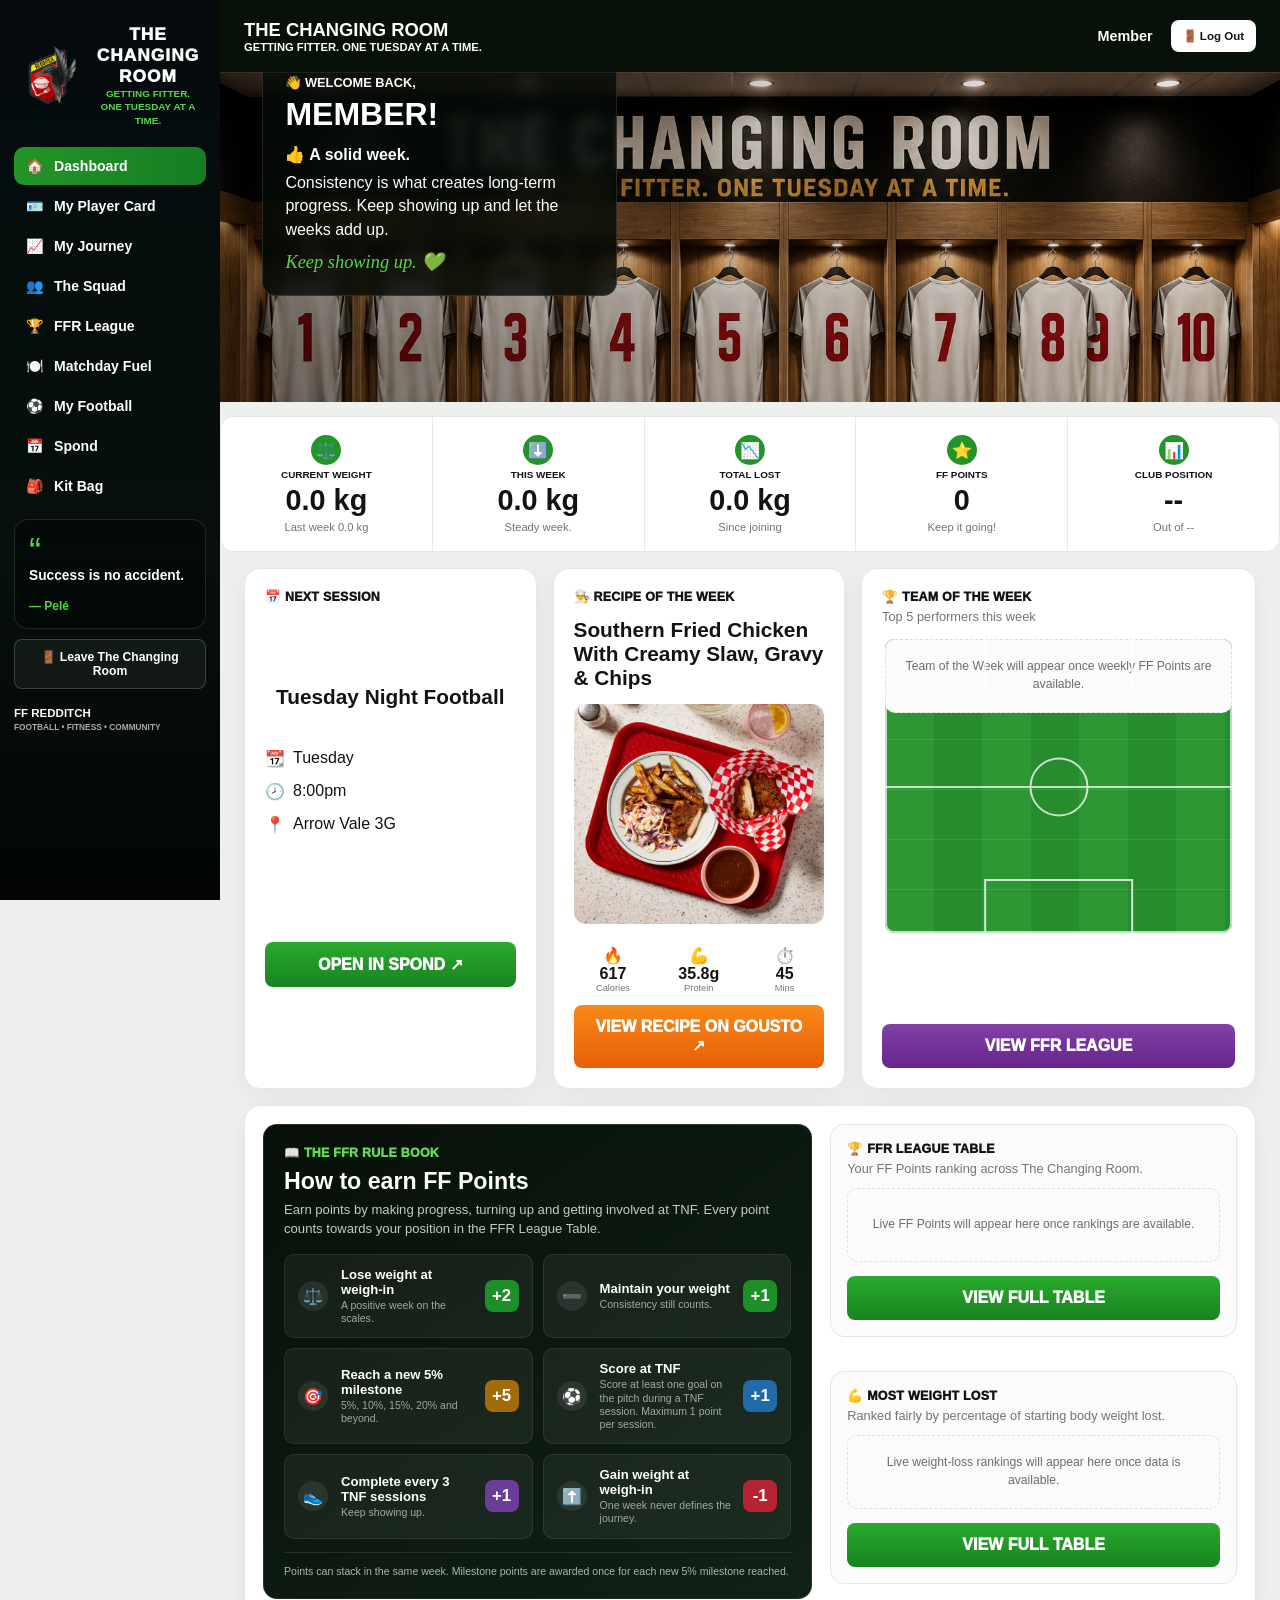
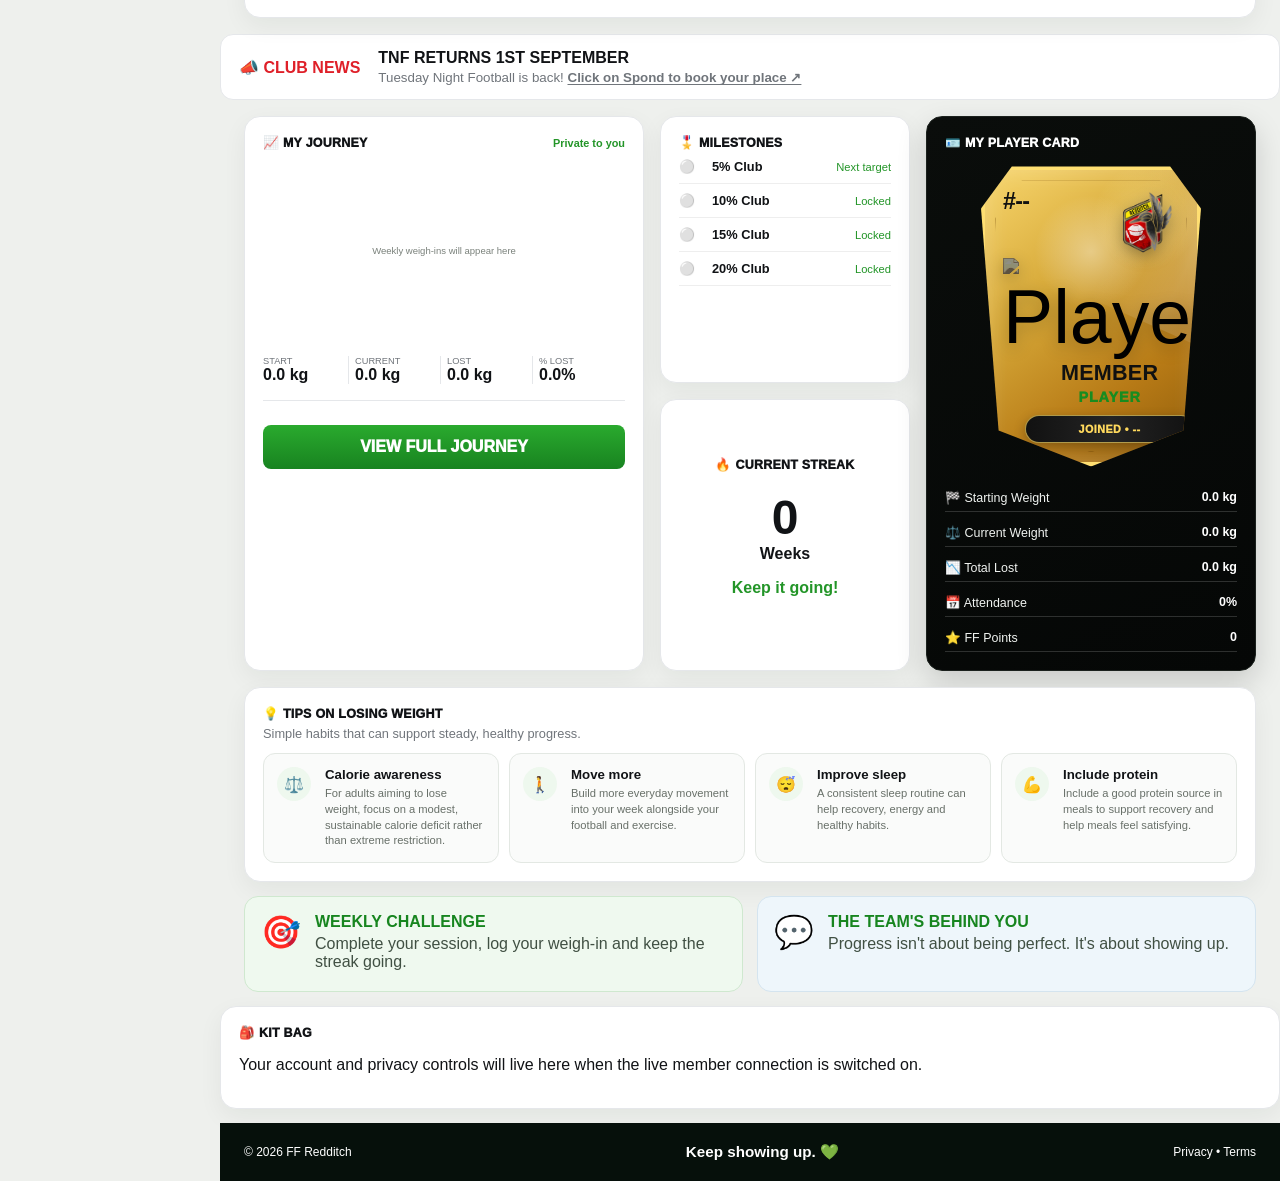
==== members/index.html @ 90e129ed "Update print statement from 'Hello' to 'Goodbye'" ====
<!doctype html>
<html lang="en">
<head>
  <meta charset="utf-8">
  <meta name="viewport" content="width=device-width, initial-scale=1">
  <meta name="theme-color" content="#071009">
  <title>The Changing Room | FF Redditch</title>

  <link rel="stylesheet" href="./changing-room.css">

  <style>
    /* =========================================================
       LEAVE ROOM BUTTONS
       ========================================================= */

    .leave-room-top{
      display:inline-flex;
      align-items:center;
      gap:6px;
      background:#fff;
      color:#0b1a0d;
      border:1px solid rgba(255,255,255,.25);
      padding:8px 11px;
      border-radius:8px;
      font-size:.72rem;
      font-weight:900;
      white-space:nowrap;
    }

    .leave-room-top:hover{
      background:#55d74c;
      color:#061007;
    }

    .leave-room-side{
      display:block;
      margin:0 0 15px;
      padding:10px 11px;
      border-radius:8px;
      border:1px solid rgba(255,255,255,.18);
      color:#fff;
      font-size:.76rem;
      font-weight:900;
      text-align:center;
      background:rgba(255,255,255,.05);
    }

    .leave-room-side:hover{
      background:#1b8524;
    }

    @media(max-width:500px){
      .leave-room-top{
        font-size:0;
        width:38px;
        height:38px;
        padding:0;
        justify-content:center;
      }

      .leave-room-top::before{
        content:"🚪";
        font-size:1rem;
      }
    }


    /* =========================================================
       FFR LEAGUE + RULE BOOK
       ========================================================= */

    .ffr-league-panel{
      gap:18px;
    }

    .ffr-rulebook{
      border-radius:14px;
      background:linear-gradient(145deg,#071009,#102116);
      color:#fff;
      padding:18px;
      border:1px solid rgba(255,255,255,.10);
    }

    .ffr-rulebook .panel-title{
      color:#63dc57;
    }

    .ffr-rulebook h3{
      margin:10px 0 5px;
      font-size:1.35rem;
    }

    .ffr-rule-intro{
      color:#c3cdc5;
      font-size:.82rem;
      line-height:1.45;
      margin:0 0 14px;
    }

    .ffr-rules{
      display:grid;
      grid-template-columns:1fr 1fr;
      gap:8px;
    }

    .ffr-rule{
      display:grid;
      grid-template-columns:34px 1fr auto;
      gap:9px;
      align-items:center;
      background:rgba(255,255,255,.055);
      border:1px solid rgba(255,255,255,.08);
      border-radius:10px;
      padding:10px 11px;
    }

    .ffr-rule .rule-icon{
      width:30px;
      height:30px;
      display:grid;
      place-items:center;
      border-radius:50%;
      background:rgba(255,255,255,.08);
    }

    .ffr-rule div{
      display:grid;
      gap:2px;
    }

    .ffr-rule strong{
      font-size:.76rem;
    }

    .ffr-rule small{
      font-size:.62rem;
      color:#9faaa1;
      line-height:1.25;
    }

    .ffr-rule>b{
      font-size:1.05rem;
      min-width:34px;
      text-align:center;
      padding:6px 7px;
      border-radius:8px;
      background:#1d8f28;
      color:#fff;
    }

    .ffr-rule.negative>b{
      background:#b52432;
    }

    .ffr-rule.milestone>b{
      background:#a36b0c;
    }

    .ffr-rule.football>b{
      background:#216aa8;
    }

    .ffr-rule.attendance>b{
      background:#6c3c99;
    }

    .ffr-rule-note{
      margin:13px 0 0;
      padding-top:11px;
      border-top:1px solid rgba(255,255,255,.10);
      color:#aab5ac;
      font-size:.66rem;
      line-height:1.4;
    }

    .ffr-table{
      padding-top:0!important;
      border-top:0!important;
    }

    @media(max-width:560px){
      .ffr-rules{
        grid-template-columns:1fr;
      }

      .ffr-rulebook{
        padding:15px;
      }
    }


    /* =========================================================
       DESKTOP POLISH V1
       ========================================================= */

    @media(min-width:1201px){

      .main{
        background:#eef0ed;
      }

      .metric-grid,
      .dashboard-grid,
      .news-strip,
      .lower-grid,
      .challenge-row,
      .account{
        max-width:1450px;
        margin-left:auto;
        margin-right:auto;
      }

      .metric-grid{
        margin-top:14px;
        margin-bottom:16px;
      }

      .dashboard-grid{
        grid-template-columns:1fr 1fr 1.35fr;
        gap:16px;
        align-items:stretch;
      }

      .dashboard-grid > .next-session,
      .dashboard-grid > .recipe-preview,
      .dashboard-grid > .team-week{
        min-height:100%;
      }

      .dashboard-grid > .leaderboards{
        grid-column:1 / -1;
        display:grid;
        grid-template-columns:1.35fr 1fr;
        gap:18px;
        align-items:start;
        padding:18px;
      }

      .ffr-rulebook{
        height:100%;
        padding:20px;
      }

      .ffr-rulebook h3{
        font-size:1.45rem;
        margin-top:8px;
      }

      .ffr-rule-intro{
        max-width:720px;
        margin-bottom:16px;
      }

      .ffr-rules{
        grid-template-columns:repeat(2,minmax(0,1fr));
        gap:10px;
      }

      .ffr-rule{
        min-height:82px;
        padding:12px 13px;
      }

      .ffr-rule strong{
        font-size:.82rem;
      }

      .ffr-rule small{
        font-size:.66rem;
      }

      .leaderboards .ffr-table,
      .leaderboards .leaderboard-block:last-child{
        background:#fafbfa;
        border:1px solid #e4e8e4;
        border-radius:14px;
        padding:16px!important;
        border-top:1px solid #e4e8e4!important;
      }

      .leaderboards .ffr-table{
        grid-column:2;
        grid-row:1;
      }

      .leaderboards .leaderboard-block:last-child{
        grid-column:2;
        grid-row:2;
        margin-top:0;
      }

      .leaderboards .ffr-rulebook{
        grid-column:1;
        grid-row:1 / span 2;
      }

      .leader-row{
        padding:10px 4px;
        font-size:.86rem;
      }

      .panel{
        border-radius:16px;
        box-shadow:0 8px 24px rgba(20,30,22,.055);
      }

      .next-session,
      .recipe-preview,
      .team-week{
        padding:20px;
      }

      .team-week .pitch{
        height:300px;
      }

      .recipe-preview img{
        height:220px;
      }

      .news-strip{
        margin-top:16px;
        margin-bottom:16px;
      }

      .lower-grid{
        grid-template-columns:1.55fr .8fr .62fr 1.15fr;
        gap:16px;
      }

      .challenge-row{
        grid-template-columns:1fr 1fr;
      }

      footer{
        margin-top:8px;
      }
    }

    @media(min-width:1500px){

      .dashboard-grid{
        grid-template-columns:.95fr 1fr 1.4fr;
      }

      .dashboard-grid > .leaderboards{
        grid-template-columns:1.5fr 1fr;
      }

      .team-week .pitch{
        height:320px;
      }
    }


    /* =========================================================
       DESKTOP POLISH V2: LOWER DASHBOARD
       ========================================================= */

    @media(min-width:1201px){

      .lower-grid{
        display:grid;
        grid-template-columns:minmax(0,1.65fr) minmax(250px,.85fr) minmax(330px,1.05fr);
        grid-template-rows:auto auto;
        gap:16px;
        align-items:stretch;
      }

      .lower-grid > :nth-child(1){
        grid-column:1;
        grid-row:1 / span 2;
      }

      .lower-grid > :nth-child(2){
        grid-column:2;
        grid-row:1;
      }

      .lower-grid > :nth-child(3){
        grid-column:2;
        grid-row:2;
      }

      .lower-grid > :nth-child(4){
        grid-column:3;
        grid-row:1 / span 2;
      }

      .lower-grid > :nth-child(2),
      .lower-grid > :nth-child(3){
        min-height:0;
      }

      .lower-grid > :nth-child(3){
        display:flex;
        flex-direction:column;
        justify-content:center;
        text-align:center;
      }

      .lower-grid > :nth-child(4){
        height:100%;
      }

      .next-session{
        display:flex;
        flex-direction:column;
      }

      .next-session > :not(.panel-title):not(h3){
        margin-left:auto;
        margin-right:auto;
      }

      .next-session h3{
        text-align:center;
        margin-top:14px;
      }

      .next-session .session-detail,
      .next-session p{
        width:100%;
        text-align:center;
      }

      .next-session a,
      .next-session button{
        margin-left:auto;
        margin-right:auto;
      }
    }


    /* =========================================================
       PLAYER CARD POLISH
       ========================================================= */

    .player-card{
      width:220px;
      height:300px;
      margin:16px auto 18px;
      position:relative;
      background:
        radial-gradient(circle at 50% 32%,rgba(49,122,55,.38),transparent 34%),
        linear-gradient(155deg,#0a2b10 0%,#061708 58%,#020b04 100%);
      border:4px solid #d6a838;
      clip-path:polygon(14% 0,86% 0,100% 14%,92% 88%,50% 100%,8% 88%,0 14%);
      color:#fff;
      padding:20px 18px 24px;
      text-align:center;
      box-shadow:
        0 14px 28px rgba(0,0,0,.25),
        inset 0 0 0 1px rgba(255,255,255,.08);
      overflow:hidden;
    }

    .player-card:before{
      content:"";
      position:absolute;
      inset:10px;
      border:1px solid rgba(214,168,56,.28);
      clip-path:inherit;
      pointer-events:none;
    }

    .player-card-top{
      position:relative;
      z-index:2;
      display:flex;
      align-items:flex-start;
      justify-content:space-between;
      gap:12px;
    }

    .player-card-top b{
      font-size:1.45rem;
      line-height:1;
      letter-spacing:-.03em;
      color:#fff;
      text-shadow:0 2px 8px rgba(0,0,0,.45);
    }

    .player-card-crest{
      width:58px!important;
      height:58px!important;
      object-fit:contain;
      filter:drop-shadow(0 5px 8px rgba(0,0,0,.35));
    }

    .player-card-centre{
      position:relative;
      z-index:2;
      display:grid;
      justify-items:center;
      align-content:start;
    }

    .player-silhouette{
      font-size:4.7rem;
      height:102px;
      width:100%;
      object-fit:cover;
      object-position:center top;
      display:grid;
      place-items:center;
      margin-top:2px;
      filter:drop-shadow(0 5px 8px rgba(0,0,0,.3));
    }

    .player-card h3{
      margin:2px 0 4px;
      max-width:180px;
      font-size:1.35rem;
      line-height:1.03;
      letter-spacing:.01em;
    }

    .player-card p{
      margin:0 0 10px;
      color:#64e555;
      font-size:.9rem;
      font-weight:1000;
      letter-spacing:.06em;
    }

    .joined-ribbon{
      display:inline-flex;
      align-items:center;
      justify-content:center;
      min-width:145px;
      padding:7px 12px;
      border-radius:999px;
      background:linear-gradient(90deg,#b67c16,#e0b64b,#b67c16);
      color:#071009;
      font-size:.67rem;
      font-weight:1000;
      letter-spacing:.08em;
      box-shadow:0 4px 10px rgba(0,0,0,.2);
    }

    @media(max-width:850px){
      .player-card{
        width:210px;
        height:288px;
      }
    }


    /* =========================================================
       PLAYER CARD CHARCOAL / GOLD EDITION
       ========================================================= */

    .player-card{
      background:
        radial-gradient(circle at 50% 30%,rgba(255,255,255,.075),transparent 28%),
        radial-gradient(circle at 78% 15%,rgba(214,168,56,.11),transparent 22%),
        linear-gradient(145deg,#242629 0%,#111315 48%,#050607 100%)!important;
      border-color:#e0b64b!important;
      box-shadow:
        0 18px 34px rgba(0,0,0,.30),
        0 0 0 1px rgba(224,182,75,.12),
        inset 0 0 30px rgba(255,255,255,.025)!important;
    }

    .player-card:before{
      border-color:rgba(224,182,75,.35)!important;
    }

    .player-card:after{
      content:"";
      position:absolute;
      width:150px;
      height:260px;
      top:-90px;
      right:-90px;
      transform:rotate(24deg);
      background:linear-gradient(90deg,transparent,rgba(255,255,255,.045),transparent);
      pointer-events:none;
    }

    .player-card-top b{
      color:#fff!important;
    }

    .player-card p{
      color:#62e653!important;
      text-shadow:0 0 12px rgba(98,230,83,.18);
    }

    .player-card-crest{
      width:64px!important;
      height:64px!important;
    }

    .joined-ribbon{
      background:linear-gradient(90deg,#a96f0d,#f0c957,#b67c16)!important;
      color:#090a09!important;
      border:1px solid rgba(255,231,155,.42);
    }


    /* =========================================================
       GOLD PLAYER CARD / BLACK PANEL
       ========================================================= */

    .player-card-panel{
      background:linear-gradient(155deg,#0a0d0b 0%,#050706 100%)!important;
      color:#fff!important;
      border-color:#1b211d!important;
      box-shadow:0 12px 30px rgba(0,0,0,.16)!important;
    }

    .player-card-panel .panel-title{
      color:#fff!important;
    }

    .player-card{
      background:
        radial-gradient(circle at 50% 28%,rgba(255,255,255,.38),transparent 24%),
        radial-gradient(circle at 76% 16%,rgba(255,244,181,.35),transparent 18%),
        linear-gradient(145deg,#f7d56b 0%,#d6a838 38%,#b77a16 72%,#8f5d0b 100%)!important;
      border-color:#ffdf72!important;
      color:#111!important;
      box-shadow:
        0 18px 36px rgba(0,0,0,.34),
        0 0 0 1px rgba(255,222,112,.45),
        inset 0 0 26px rgba(255,255,255,.22)!important;
    }

    .player-card:before{
      border-color:rgba(107,64,5,.34)!important;
    }

    .player-card:after{
      background:linear-gradient(90deg,transparent,rgba(255,255,255,.16),transparent)!important;
    }

    .player-card-top b{
      color:#111!important;
      text-shadow:none!important;
    }

    .player-card-crest{
      width:66px!important;
      height:66px!important;
    }

    .player-silhouette{
      filter:sepia(1) saturate(.8) brightness(.55) contrast(1.15) drop-shadow(0 5px 8px rgba(0,0,0,.22))!important;
    }

    .player-card h3{
      color:#111!important;
      text-shadow:none!important;
    }

    .player-card p{
      color:#188c20!important;
      text-shadow:none!important;
    }

    .joined-ribbon{
      background:linear-gradient(90deg,#111,#242424,#111)!important;
      color:#ffd95d!important;
      border:1px solid rgba(255,221,102,.65)!important;
      box-shadow:0 4px 12px rgba(0,0,0,.28)!important;
    }

    .player-card-stats{
      color:#fff!important;
    }

    .player-card-stats div{
      border-bottom-color:rgba(255,255,255,.16)!important;
    }

    .player-card-stats span{
      color:#f0f3f0!important;
    }

    .player-card-stats b{
      color:#fff!important;
    }

    .journey,
    .milestones,
    .streak,
    .next-session,
    .recipe-preview,
    .team-week,
    .news-strip{
      color:inherit;
    }


    /* =========================================================
       SIDEBAR QUOTE VISIBILITY FIX
       ========================================================= */

    @media(min-width:851px){

      .sidebar{
        overflow:hidden!important;
        padding-bottom:12px!important;
      }

      .side-nav{
        gap:2px!important;
      }

      .side-nav a{
        padding:11px 12px!important;
      }

      .gaffer-card{
        margin-top:14px!important;
        padding:14px!important;
        flex-shrink:0;
      }

      .gaffer-card .quote-mark{
        font-size:2.25rem!important;
        height:24px!important;
        line-height:1!important;
      }

      .gaffer-card p{
        margin:8px 0 10px!important;
        font-size:.86rem!important;
        line-height:1.42!important;
      }

      .gaffer-card strong{
        font-size:.75rem!important;
      }

      .sidebar-bottom{
        margin-top:10px!important;
      }

      .sidebar-bottom span{
        font-size:.72rem!important;
      }

      .sidebar-bottom small{
        font-size:.52rem!important;
      }
    }

    @media(min-width:851px) and (max-height:760px){

      .brand-block{
        padding-bottom:10px!important;
      }

      .brand-crest{
        width:58px!important;
        height:58px!important;
      }

      .brand-title{
        font-size:.94rem!important;
      }

      .brand-sub{
        font-size:.55rem!important;
      }

      .side-nav a{
        padding:9px 10px!important;
        font-size:.82rem!important;
      }

      .gaffer-card{
        padding:11px!important;
        margin-top:8px!important;
      }

      .gaffer-card p{
        font-size:.78rem!important;
      }
    }


    /* =========================================================
       MOBILE SIDEBAR BOTTOM CONTENT FIX
       ========================================================= */

    @media(max-width:850px){

      .sidebar{
        height:100dvh!important;
        max-height:100dvh!important;
        overflow-y:auto!important;
        overflow-x:hidden!important;
        overscroll-behavior:contain;
        -webkit-overflow-scrolling:touch;
        padding-bottom:calc(28px + env(safe-area-inset-bottom))!important;
      }

      .side-nav{
        flex-shrink:0;
      }

      .gaffer-card{
        flex-shrink:0!important;
        margin-top:16px!important;
        margin-bottom:12px!important;
      }

      .sidebar-bottom{
        position:relative!important;
        flex-shrink:0!important;
        margin-top:0!important;
        padding-bottom:calc(10px + env(safe-area-inset-bottom))!important;
      }

      .leave-room-side{
        display:flex!important;
        align-items:center;
        justify-content:center;
        min-height:44px;
        margin-bottom:14px!important;
      }
    }


    /* =========================================================
       CHANGING ROOM UI UPDATE
       ========================================================= */

    @media(min-width:851px){

      .dashboard-grid > .next-session{
        min-height:100%;
        display:flex;
        flex-direction:column;
      }

      .dashboard-grid > .next-session .panel-title{
        align-self:stretch;
      }

      .dashboard-grid > .next-session h3{
        margin-top:auto;
      }

      .dashboard-grid > .next-session .btn{
        margin-bottom:auto;
      }

      .dashboard-grid > .next-session dl{
        width:min(100%,420px);
        margin-left:auto;
        margin-right:auto;
      }
    }

    .full-league-btn{
      width:100%;
      margin-top:14px;
    }

    #leagueDialog,
    #weightDialog,
    #journeyDialog{
      width:min(620px,calc(100vw - 28px));
      max-height:86vh;
      border:0;
      border-radius:18px;
      padding:0;
      overflow:hidden;
      box-shadow:0 24px 70px rgba(0,0,0,.35);
    }

    #leagueDialog::backdrop,
    #weightDialog::backdrop,
    #journeyDialog::backdrop{
      background:rgba(0,0,0,.68);
      backdrop-filter:blur(3px);
    }

    .full-league-shell{
      background:#fff;
      color:#111;
      max-height:86vh;
      overflow:auto;
      padding:20px;
    }

    .full-league-head{
      display:flex;
      align-items:center;
      justify-content:space-between;
      gap:16px;
      position:sticky;
      top:-20px;
      background:#fff;
      padding:20px 0 12px;
      z-index:2;
      border-bottom:1px solid #e5e8e5;
    }

    .full-league-head h2{
      margin:0;
      font-size:1.25rem;
    }

    .full-league-close{
      border:0;
      background:#111;
      color:#fff;
      width:38px;
      height:38px;
      border-radius:50%;
      font-size:1.3rem;
      cursor:pointer;
    }

    .full-league-list .leader-row{
      display:grid;
      grid-template-columns:38px 1fr auto;
      gap:10px;
      align-items:center;
      padding:12px 4px;
      border-bottom:1px solid #ecefec;
    }

    .full-league-list .leader-row.you{
      font-weight:900;
      background:#eef9ee;
    }

    .weight-detail{
      display:flex;
      flex-direction:column;
      align-items:flex-end;
      line-height:1.15;
    }

    .weight-detail small{
      font-size:.65rem;
      color:#7a817b;
      font-weight:700;
      margin-top:2px;
    }

    @media(max-width:850px){

      .full-league-btn{
        min-height:44px;
      }

      #leagueDialog,
      #weightDialog,
      #journeyDialog{
        width:calc(100vw - 20px);
      }

      .full-league-shell{
        padding:16px;
      }
    }


    /* =========================================================
       CLUB NEWS SPOND LINK
       ========================================================= */

    .news-strip #newsBody a{
      color:inherit;
      font-weight:900;
      text-decoration:underline;
      text-underline-offset:2px;
    }


    /* =========================================================
       CHANGING ROOM HERO - FIXED
       ========================================================= */

    .locker-brand{
      display:none!important;
    }

    .locker-hero{
      position:relative!important;
      min-height:290px!important;

      /* FORCE THE IMAGE */
      background-image:url("./changing-room-bg.jpg")!important;
      background-repeat:no-repeat!important;
      background-position:center center!important;
      background-size:cover!important;

      overflow:hidden!important;
    }

    .locker-hero .locker-overlay{
      position:absolute!important;
      inset:0!important;
      z-index:1!important;

      background:linear-gradient(
        90deg,
        rgba(0,0,0,.48) 0%,
        rgba(0,0,0,.20) 45%,
        rgba(0,0,0,.08) 100%
      )!important;
    }

    .locker-hero .welcome-card{
      position:relative!important;
      z-index:2!important;
    }

    @media(min-width:851px){

      .locker-hero{
        min-height:290px!important;
        background-image:url("./changing-room-bg.jpg")!important;
        background-position:center center!important;
        background-size:cover!important;
      }
    }

    @media(max-width:850px){

      .locker-hero{
        min-height:260px!important;
        background-image:url("./changing-room-bg.jpg")!important;
        background-position:center center!important;
        background-size:cover!important;
      }
    }


    /* =========================================================
       CREST / BRANDING FIX
       ========================================================= */

    .brand-block{
      display:flex!important;
      align-items:center!important;
      gap:12px!important;
    }

    .brand-crest{
      display:block!important;
      width:64px!important;
      height:64px!important;
      object-fit:contain!important;
      object-position:center!important;
    }

    .topbar > div:first-of-type{
      display:flex!important;
      flex-direction:column!important;
    }

    .player-card-crest{
      display:block!important;
      object-fit:contain!important;
      object-position:center!important;
    }


    /* =========================================================
       CLEAN TOP ACCOUNT AREA
       ========================================================= */

    .top-actions .member-chip{
      background:transparent!important;
      padding:0!important;
      min-height:34px;
    }

    .top-actions .member-chip strong{
      color:#fff;
      font-size:.9rem;
    }


    /* =========================================================
       MOBILE TEAM OF THE WEEK NAME FIX
       ========================================================= */

    @media(max-width:850px){

      #teamWeekPlayers .pitch-player b{
        white-space:nowrap!important;
        font-size:.72rem!important;
        letter-spacing:-.02em;
      }
    }


    /* =========================================================
       PLAYER CARD JOINED RIBBON VISIBILITY
       ========================================================= */

    .joined-ribbon{
      width:auto!important;
      min-width:170px!important;
      max-width:calc(100% - 12px)!important;
      padding:7px 10px!important;
      white-space:nowrap!important;
      overflow:visible!important;
      font-size:.67rem!important;
      line-height:1.15!important;
      letter-spacing:.045em!important;
    }

    @media(max-width:850px){

      .joined-ribbon{
        min-width:158px!important;
        font-size:.63rem!important;
        padding:6px 8px!important;
      }
    }


    /* =========================================================
       WEIGHT LOSS TIPS PANEL
       ========================================================= */

    .weight-tips{
      grid-column:1 / -1;
    }

    .weight-tips-grid{
      display:grid;
      grid-template-columns:repeat(4,minmax(0,1fr));
      gap:10px;
      margin-top:12px;
    }

    .weight-tip{
      display:grid;
      grid-template-columns:38px 1fr;
      gap:10px;
      align-items:start;
      padding:13px;
      border:1px solid #e3e8e3;
      border-radius:12px;
      background:#fafbfa;
    }

    .weight-tip>span{
      width:34px;
      height:34px;
      border-radius:50%;
      display:grid;
      place-items:center;
      background:#eef8ee;
      font-size:1rem;
    }

    .weight-tip div{
      display:grid;
      gap:4px;
    }

    .weight-tip strong{
      font-size:.83rem;
    }

    .weight-tip small{
      color:#687069;
      font-size:.7rem;
      line-height:1.4;
    }

    @media(max-width:1000px){

      .weight-tips-grid{
        grid-template-columns:1fr 1fr;
      }
    }

    @media(max-width:560px){

      .weight-tips-grid{
        grid-template-columns:1fr;
      }

      .weight-tip{
        padding:12px;
      }
    }


    /* =========================================================
       TOP DASHBOARD ACTION BUTTON ALIGNMENT
       ========================================================= */

    .dashboard-grid > .next-session,
    .dashboard-grid > .recipe-preview,
    .dashboard-grid > .team-week{
      display:flex!important;
      flex-direction:column!important;
    }

    .dashboard-grid > .next-session .btn,
    .dashboard-grid > .recipe-preview .btn,
    .dashboard-grid > .team-week .btn{
      margin-top:auto!important;
      width:100%!important;
      min-height:44px;
      display:flex!important;
      align-items:center!important;
      justify-content:center!important;
    }

    .dashboard-grid > .recipe-preview .recipe-macros{
      margin-bottom:12px!important;
    }

    .dashboard-grid > .team-week .pitch{
      margin-bottom:12px!important;
    }


    /* =========================================================
       LIVE DATA EMPTY STATE
       ========================================================= */

    .empty-live-state{
      min-height:74px;
      display:flex;
      align-items:center;
      justify-content:center;
      text-align:center;
      padding:14px;
      color:#687069;
      font-size:.76rem;
      line-height:1.45;
      border:1px dashed #dbe2db;
      border-radius:10px;
      background:#fafbfa;
    }


    /* =========================================================
       RECIPE IMAGE FIX
       ========================================================= */

    #recipeImage,
    #dialogRecipeImage{
      display:block;
      width:100%;
      object-fit:cover;
      background:#eef0ed;
    }

    #recipeImage{
      min-height:180px;
    }

    #dialogRecipeImage{
      min-height:220px;
    }

  </style>
</head>


<body>

  <div class="shell">

    <!-- =======================================================
         SIDEBAR
         ======================================================= -->

    <aside class="sidebar" id="sidebar">

      <div class="brand-block">

        <!-- FORCED FF REDDITCH CREST -->
        <img
          class="brand-crest"
          src="./ffredditch-crest.png"
          alt="FF Redditch"
          onerror="this.style.display='none'"
        >

        <div>
          <div class="brand-title">THE CHANGING ROOM</div>
          <div class="brand-sub">
            GETTING FITTER. ONE TUESDAY AT A TIME.
          </div>
        </div>

      </div>


      <nav class="side-nav">

        <a class="active" href="#dashboard">
          🏠 <span>Dashboard</span>
        </a>

        <a href="#player-card">
          🪪 <span>My Player Card</span>
        </a>

        <a href="#journey">
          📈 <span>My Journey</span>
        </a>

        <a href="#squad">
          👥 <span>The Squad</span>
        </a>

        <a href="#leaderboards">
          🏆 <span>FFR League</span>
        </a>

        <a href="#recipes">
          🍽️ <span>Matchday Fuel</span>
        </a>

        <a href="#football">
          ⚽ <span>My Football</span>
        </a>

        <a
          id="spondSideLink"
          href="https://spond.com/invite/XJRNG"
          target="_blank"
          rel="noopener"
        >
          📅 <span>Spond</span>
        </a>

        <a href="#account">
          🎒 <span>Kit Bag</span>
        </a>

      </nav>


      <div class="gaffer-card">

        <div class="quote-mark">“</div>

        <p id="gafferQuote">
          Success is no accident.
        </p>

        <strong>— Pelé</strong>

      </div>


      <div class="sidebar-bottom">

        <a
          class="leave-room-side"
          href="/logout.html"
        >
          🚪 Leave The Changing Room
        </a>

        <span>FF REDDITCH</span>

        <small>
          FOOTBALL • FITNESS • COMMUNITY
        </small>

      </div>

    </aside>


    <!-- =======================================================
         MAIN
         ======================================================= -->

    <main class="main">


      <!-- TOP BAR -->

      <header class="topbar">

        <button
          class="menu-btn"
          id="menuBtn"
          aria-label="Open menu"
        >
          ☰
        </button>

        <div>
          <strong>THE CHANGING ROOM</strong>
          <span>
            GETTING FITTER. ONE TUESDAY AT A TIME.
          </span>
        </div>

        <div class="top-actions">

          <div class="member-chip">
            <strong id="topName">Demo</strong>
          </div>

          <a
            class="leave-room-top"
            href="/logout.html"
            title="Log out and return to FF Redditch"
          >
            🚪 Log Out
          </a>

        </div>

      </header>


      <!-- =====================================================
           CHANGING ROOM HERO
           ===================================================== -->

      <section
        class="locker-hero"
        id="dashboard"
        style="
          background-image:url('./changing-room-bg.jpg') !important;
          background-repeat:no-repeat !important;
          background-position:center center !important;
          background-size:cover !important;
        "
      >

        <div class="locker-overlay"></div>

        <div class="locker-brand">

          <img
            src="./ffredditch-crest.png"
            alt="FF Redditch"
          >

          <h1>THE CHANGING ROOM</h1>

          <p>
            GETTING FITTER. ONE TUESDAY AT A TIME.
          </p>

        </div>


        <div class="welcome-card">

          <span class="eyebrow">
            👋 WELCOME BACK,
          </span>

          <h2 id="welcomeName">
            DEMO!
          </h2>

          <div id="welcomeMessage"></div>

          <em>
            Keep showing up. 💚
          </em>

        </div>

      </section>


      <!-- =====================================================
           METRICS
           ===================================================== -->

      <section
        class="metric-grid"
        aria-label="Your weekly progress"
      >

        <article class="metric">

          <span>⚖️</span>

          <small>Current Weight</small>

          <strong id="currentWeight">
            --
          </strong>

          <em id="lastWeight">
            Last week --
          </em>

        </article>


        <article class="metric">

          <span>⬇️</span>

          <small>This Week</small>

          <strong id="weeklyChange">
            --
          </strong>

          <em id="weeklyLabel">
            Keep going!
          </em>

        </article>


        <article class="metric">

          <span>📉</span>

          <small>Total Lost</small>

          <strong id="totalLost">
            --
          </strong>

          <em>
            Since joining
          </em>

        </article>


        <article class="metric">

          <span>⭐</span>

          <small>FF Points</small>

          <strong id="ffPoints">
            --
          </strong>

          <em>
            Keep it going!
          </em>

        </article>


        <article class="metric">

          <span>📊</span>

          <small>Club Position</small>

          <strong id="clubRank">
            --
          </strong>

          <em id="rankOutOf">
            Out of --
          </em>

        </article>

      </section>


      <!-- =====================================================
           DASHBOARD GRID
           ===================================================== -->

      <section class="dashboard-grid">


        <!-- NEXT SESSION -->

        <article class="panel next-session">

          <div class="panel-title">
            📅 NEXT SESSION
          </div>

          <h3 id="sessionName">
            Tuesday Night Football
          </h3>

          <dl>

            <div>
              <dt>📆</dt>
              <dd id="sessionDay">
                Tuesday
              </dd>
            </div>

            <div>
              <dt>🕗</dt>
              <dd id="sessionTime">
                8:00pm
              </dd>
            </div>

            <div>
              <dt>📍</dt>
              <dd id="sessionVenue">
                Arrow Vale 3G
              </dd>
            </div>

          </dl>

          <a
            class="btn green"
            id="spondButton"
            href="https://spond.com/invite/XJRNG"
            target="_blank"
            rel="noopener"
          >
            OPEN IN SPOND ↗
          </a>

        </article>


        <!-- RECIPE -->

        <article
          class="panel recipe-preview"
          id="recipes"
        >

          <div class="panel-title">
            👨‍🍳 RECIPE OF THE WEEK
          </div>

          <h3 id="recipeTitle">
            Loading…
          </h3>


          <!--
            The JS can replace this source.
            If it tries to load a missing image,
            the onerror automatically falls back
            to the known local image.
          -->

          <img
            id="recipeImage"
            src="./sticky-chicken-katsu.jpg"
            alt="Gousto recipe"
            onerror="this.onerror=null;this.src='./sticky-chicken-katsu.jpg';"
          >


          <div class="recipe-macros">

            <span>
              🔥
              <b id="recipeCalories">--</b>
              <small>Calories</small>
            </span>

            <span>
              💪
              <b id="recipeProtein">--</b>
              <small>Protein</small>
            </span>

            <span>
              ⏱️
              <b id="recipeMinutes">--</b>
              <small>Mins</small>
            </span>

          </div>


          <button
            class="btn orange"
            id="recipeOpen"
            type="button"
            onclick="openRecipeModal()"
          >
            VIEW RECIPE
          </button>

        </article>


        <!-- TEAM OF THE WEEK -->

        <article
          class="panel team-week"
          id="squad"
        >

          <div class="panel-title">
            🏆 TEAM OF THE WEEK
          </div>

          <p class="muted">
            Top 5 performers this week
          </p>

          <div class="pitch">

            <div class="pitch-line centre"></div>

            <div class="pitch-box top"></div>

            <div class="pitch-box bottom"></div>

            <div id="teamWeekPlayers"></div>

          </div>

          <button
            class="btn purple"
            data-scroll="#leaderboards"
          >
            VIEW FFR LEAGUE
          </button>

        </article>


        <!-- ===================================================
             FFR LEAGUE
             =================================================== -->

        <article
          class="panel leaderboards ffr-league-panel"
          id="leaderboards"
        >


          <!-- RULE BOOK -->

          <div class="ffr-rulebook">

            <div class="panel-title">
              📖 THE FFR RULE BOOK
            </div>

            <h3>
              How to earn FF Points
            </h3>

            <p class="ffr-rule-intro">
              Earn points by making progress, turning up and getting involved at TNF.
              Every point counts towards your position in the FFR League Table.
            </p>


            <div class="ffr-rules">


              <div class="ffr-rule positive">

                <span class="rule-icon">
                  ⚖️
                </span>

                <div>
                  <strong>
                    Lose weight at weigh-in
                  </strong>

                  <small>
                    A positive week on the scales.
                  </small>
                </div>

                <b>
                  +2
                </b>

              </div>


              <div class="ffr-rule positive">

                <span class="rule-icon">
                  ➖
                </span>

                <div>
                  <strong>
                    Maintain your weight
                  </strong>

                  <small>
                    Consistency still counts.
                  </small>
                </div>

                <b>
                  +1
                </b>

              </div>


              <div class="ffr-rule milestone">

                <span class="rule-icon">
                  🎯
                </span>

                <div>
                  <strong>
                    Reach a new 5% milestone
                  </strong>

                  <small>
                    5%, 10%, 15%, 20% and beyond.
                  </small>
                </div>

                <b>
                  +5
                </b>

              </div>


              <div class="ffr-rule football">

                <span class="rule-icon">
                  ⚽
                </span>

                <div>
                  <strong>
                    Score at TNF
                  </strong>

                  <small>
                    Score at least one goal on the pitch during a TNF session.
                    Maximum 1 point per session.
                  </small>
                </div>

                <b>
                  +1
                </b>

              </div>


              <div class="ffr-rule attendance">

                <span class="rule-icon">
                  👟
                </span>

                <div>
                  <strong>
                    Complete every 3 TNF sessions
                  </strong>

                  <small>
                    Keep showing up.
                  </small>
                </div>

                <b>
                  +1
                </b>

              </div>


              <div class="ffr-rule negative">

                <span class="rule-icon">
                  ⬆️
                </span>

                <div>
                  <strong>
                    Gain weight at weigh-in
                  </strong>

                  <small>
                    One week never defines the journey.
                  </small>
                </div>

                <b>
                  -1
                </b>

              </div>


            </div>


            <p class="ffr-rule-note">
              Points can stack in the same week.
              Milestone points are awarded once for each new 5% milestone reached.
            </p>

          </div>


          <!-- POINTS TABLE -->

          <div class="leaderboard-block ffr-table">

            <div class="panel-title">
              🏆 FFR LEAGUE TABLE
            </div>

            <p class="muted">
              Your FF Points ranking across The Changing Room.
            </p>

            <div id="pointsLeaderboard"></div>

            <button
              class="btn green full-league-btn"
              id="fullLeagueOpen"
              type="button"
            >
              VIEW FULL TABLE
            </button>

          </div>


          <!-- WEIGHT TABLE -->

          <div class="leaderboard-block">

            <div class="panel-title">
              💪 MOST WEIGHT LOST
            </div>

            <p class="muted">
              Ranked fairly by percentage of starting body weight lost.
            </p>

            <div id="weightLeaderboard"></div>

            <button
              class="btn green full-league-btn"
              id="fullWeightOpen"
              type="button"
            >
              VIEW FULL TABLE
            </button>

          </div>

        </article>

      </section>


      <!-- =====================================================
           CLUB NEWS
           ===================================================== -->

      <section class="news-strip">

        <span>
          📣 <b>CLUB NEWS</b>
        </span>

        <div>

          <strong id="newsTitle">
            Welcome
          </strong>

          <small id="newsBody"></small>

        </div>

      </section>


      <!-- =====================================================
           LOWER GRID
           ===================================================== -->

      <section class="lower-grid">


        <!-- JOURNEY -->

        <article
          class="panel journey"
          id="journey"
        >

          <div class="panel-head">

            <div class="panel-title">
              📈 MY JOURNEY
            </div>

            <span>
              Private to you
            </span>

          </div>


          <div class="chart-wrap">

            <svg
              id="weightChart"
              viewBox="0 0 760 220"
              role="img"
              aria-label="Weight journey chart"
            ></svg>

          </div>


          <div class="journey-stats">

            <span>
              <small>Start</small>
              <b id="journeyStart">--</b>
            </span>

            <span>
              <small>Current</small>
              <b id="journeyCurrent">--</b>
            </span>

            <span>
              <small>Lost</small>
              <b id="journeyLost">--</b>
            </span>

            <span>
              <small>% Lost</small>
              <b id="journeyPercent">--</b>
            </span>

          </div>


          <div
            class="recent-weighins"
            id="recentWeighins"
          ></div>


          <button
            class="btn green full-league-btn"
            id="fullJourneyOpen"
            type="button"
            hidden
          >
            VIEW FULL JOURNEY
          </button>

        </article>


        <!-- MILESTONES -->

        <article class="panel milestones">

          <div class="panel-title">
            🎖️ MILESTONES
          </div>

          <div id="milestoneList"></div>

        </article>


        <!-- STREAK -->

        <article class="panel streak">

          <div class="panel-title">
            🔥 CURRENT STREAK
          </div>

          <strong id="currentStreak">
            --
          </strong>

          <span>
            Weeks
          </span>

          <p>
            Keep it going!
          </p>

        </article>


        <!-- PLAYER CARD -->

        <article
          class="panel player-card-panel"
          id="player-card"
        >

          <div class="panel-title">
            🪪 MY PLAYER CARD
          </div>


          <div class="player-card">

            <div class="player-card-top">

              <b id="cardNumber">
                #--
              </b>


              <!-- FORCED CREST -->

              <img
                class="player-card-crest"
                src="./ffredditch-crest.png"
                alt="FF Redditch"
                onerror="this.style.display='none'"
              >

            </div>


            <div class="player-card-centre">

              <img
                id="cardPhoto"
                class="player-silhouette"
                src=""
                alt="Player photo"
              >


              <h3 id="cardName">
                DEMO MEMBER
              </h3>


              <p id="cardPosition">
                PLAYER
              </p>


              <div
                class="joined-ribbon"
                id="cardJoined"
              >
                JOINED • --
              </div>

            </div>

          </div>


          <div
            class="player-card-stats"
            id="football"
          >

            <div>
              <span>🏁 Starting Weight</span>
              <b id="cardStartWeight">--</b>
            </div>

            <div>
              <span>⚖️ Current Weight</span>
              <b id="cardWeight">--</b>
            </div>

            <div>
              <span>📉 Total Lost</span>
              <b id="cardLoss">--</b>
            </div>

            <div>
              <span>📅 Attendance</span>
              <b id="cardAttendance">--</b>
            </div>

            <div>
              <span>⭐ FF Points</span>
              <b id="cardPoints">--</b>
            </div>

          </div>

        </article>


        <!-- WEIGHT TIPS -->

        <article class="panel weight-tips">

          <div class="panel-title">
            💡 TIPS ON LOSING WEIGHT
          </div>

          <p class="muted">
            Simple habits that can support steady, healthy progress.
          </p>


          <div class="weight-tips-grid">


            <div class="weight-tip">

              <span>
                ⚖️
              </span>

              <div>

                <strong>
                  Calorie awareness
                </strong>

                <small>
                  For adults aiming to lose weight, focus on a modest,
                  sustainable calorie deficit rather than extreme restriction.
                </small>

              </div>

            </div>


            <div class="weight-tip">

              <span>
                🚶
              </span>

              <div>

                <strong>
                  Move more
                </strong>

                <small>
                  Build more everyday movement into your week alongside
                  your football and exercise.
                </small>

              </div>

            </div>


            <div class="weight-tip">

              <span>
                😴
              </span>

              <div>

                <strong>
                  Improve sleep
                </strong>

                <small>
                  A consistent sleep routine can help recovery,
                  energy and healthy habits.
                </small>

              </div>

            </div>


            <div class="weight-tip">

              <span>
                💪
              </span>

              <div>

                <strong>
                  Include protein
                </strong>

                <small>
                  Include a good protein source in meals to support
                  recovery and help meals feel satisfying.
                </small>

              </div>

            </div>


          </div>

        </article>

      </section>


      <!-- =====================================================
           CHALLENGE ROW
           ===================================================== -->

      <section class="challenge-row">

        <article>

          <span>
            🎯
          </span>

          <div>

            <strong>
              WEEKLY CHALLENGE
            </strong>

            <p>
              Complete your session, log your weigh-in and keep the streak going.
            </p>

          </div>

        </article>


        <article>

          <span>
            💬
          </span>

          <div>

            <strong>
              THE TEAM'S BEHIND YOU
            </strong>

            <p>
              Progress isn't about being perfect. It's about showing up.
            </p>

          </div>

        </article>

      </section>


      <!-- =====================================================
           ACCOUNT
           ===================================================== -->

      <section
        class="panel account"
        id="account"
      >

        <div class="panel-title">
          🎒 KIT BAG
        </div>

        <p>
          Your account and privacy controls will live here when
          the live member connection is switched on.
        </p>

      </section>


      <!-- FOOTER -->

      <footer>

        <span>
          © 2026 FF Redditch
        </span>

        <strong>
          Keep showing up. 💚
        </strong>

        <span>
          Privacy • Terms
        </span>

      </footer>

    </main>

  </div>


  <!-- =========================================================
       FULL FFR LEAGUE DIALOG
       ========================================================= -->

  <dialog
    id="leagueDialog"
    aria-labelledby="fullLeagueTitle"
  >

    <div class="full-league-shell">

      <div class="full-league-head">

        <h2 id="fullLeagueTitle">
          🏆 FULL FFR LEAGUE TABLE
        </h2>

        <button
          class="full-league-close"
          id="fullLeagueClose"
          type="button"
          aria-label="Close full league table"
        >
          ×
        </button>

      </div>

      <p class="muted">
        All members ranked by total FF Points.
      </p>

      <div
        class="full-league-list"
        id="fullPointsLeaderboard"
      ></div>

    </div>

  </dialog>


  <!-- =========================================================
       FULL WEIGHT LOSS DIALOG
       ========================================================= -->

  <dialog
    id="weightDialog"
    aria-labelledby="fullWeightTitle"
  >

    <div class="full-league-shell">

      <div class="full-league-head">

        <h2 id="fullWeightTitle">
          💪 FULL WEIGHT LOSS LEAGUE
        </h2>

        <button
          class="full-league-close"
          id="fullWeightClose"
          type="button"
          aria-label="Close full weight loss table"
        >
          ×
        </button>

      </div>

      <p class="muted">
        All members ranked by percentage of starting body weight lost.
      </p>

      <div
        class="full-league-list"
        id="fullWeightLeaderboard"
      ></div>

    </div>

  </dialog>


  <!-- =========================================================
       FULL JOURNEY DIALOG
       ========================================================= -->

  <dialog
    id="journeyDialog"
    aria-labelledby="fullJourneyTitle"
  >

    <div class="full-league-shell">

      <div class="full-league-head">

        <h2 id="fullJourneyTitle">
          📈 FULL WEIGHT JOURNEY
        </h2>

        <button
          class="full-league-close"
          id="fullJourneyClose"
          type="button"
          aria-label="Close full journey"
        >
          ×
        </button>

      </div>

      <p class="muted">
        Your complete weekly weigh-in history.
      </p>

      <div
        class="full-league-list"
        id="fullJourneyList"
      ></div>

    </div>

  </dialog>


  <!-- =========================================================
       RECIPE DIALOG
       ========================================================= -->

  <dialog
    id="recipeDialog"
    aria-labelledby="dialogRecipeTitle"
  >

    <button
      class="dialog-close"
      id="recipeClose"
      type="button"
      onclick="closeRecipeModal()"
    >
      ×
    </button>


    <img
      id="dialogRecipeImage"
      src="./sticky-chicken-katsu.jpg"
      alt="Gousto recipe"
      onerror="this.onerror=null;this.src='./sticky-chicken-katsu.jpg';"
    >


    <div class="dialog-copy">

      <span class="recipe-tag">
        MATCHDAY FUEL
      </span>

      <h2 id="dialogRecipeTitle"></h2>

      <div
        class="dialog-macros"
        id="dialogMacros"
      ></div>

      <h3>
        You'll need
      </h3>

      <ul id="dialogIngredients"></ul>

      <h3>
        Method
      </h3>

      <ol id="dialogMethod"></ol>

    </div>

  </dialog>


  <!-- =========================================================
       CHANGING ROOM JAVASCRIPT
       ========================================================= -->

  <script src="./changing-room.js?v=20260812-fixed-images-01"></script>


  <!-- =========================================================
       IMAGE SAFETY / FIXES
       ========================================================= -->

  <script>

    document.addEventListener("DOMContentLoaded", function(){

      /* -----------------------------------------------
         CREST FALLBACK
         ----------------------------------------------- */

      document.querySelectorAll(
        ".brand-crest, .player-card-crest"
      ).forEach(function(img){

        img.addEventListener("error", function(){

          /*
           * Try the same file without ./ in case the
           * GitHub Pages path is being resolved differently.
           */

          if(
            !img.dataset.retry &&
            img.src.indexOf("ffredditch-crest.png") !== -1
          ){

            img.dataset.retry = "1";
            img.src = "ffredditch-crest.png";

          }

        });

      });


      /* -----------------------------------------------
         CHANGING ROOM BANNER
         ----------------------------------------------- */

      const hero =
        document.querySelector(".locker-hero");

      if(hero){

        hero.style.backgroundImage =
          "url('./changing-room-bg.jpg')";

        hero.style.backgroundRepeat =
          "no-repeat";

        hero.style.backgroundPosition =
          "center center";

        hero.style.backgroundSize =
          "cover";

      }


      /* -----------------------------------------------
         RECIPE IMAGE FALLBACK
         ----------------------------------------------- */

      const recipeImage =
        document.getElementById("recipeImage");

      const dialogRecipeImage =
        document.getElementById("dialogRecipeImage");


      function forceRecipeFallback(img){

        if(!img) return;

        img.addEventListener("error", function(){

          if(img.dataset.fallbackApplied){
            return;
          }

          img.dataset.fallbackApplied = "1";

          img.src =
            "./sticky-chicken-katsu.jpg";

        });

      }


      forceRecipeFallback(recipeImage);
      forceRecipeFallback(dialogRecipeImage);


      /* -----------------------------------------------
         WATCH RECIPE IMAGE SOURCE CHANGES
         
         changing-room.js may replace the src.
         If it does, this makes sure a broken image
         automatically falls back to the local image.
         ----------------------------------------------- */

      if(recipeImage){

        const recipeObserver =
          new MutationObserver(function(){

            if(
              recipeImage.src &&
              recipeImage.src !==
              window.location.origin +
              "/sticky-chicken-katsu.jpg"
            ){

              recipeImage.dataset.fallbackApplied = "";

            }

          });

        recipeObserver.observe(
          recipeImage,
          {
            attributes:true,
            attributeFilter:["src"]
          }
        );

      }


      /* -----------------------------------------------
         JOINED RIBBON FIX
         ----------------------------------------------- */

      const joined =
        document.getElementById("cardJoined");

      if(joined){

        const obs =
          new MutationObserver(function(){

            let t =
              joined.textContent.trim();

            if(
              t &&
              !t.includes("•")
            ){

              t =
                t.replace(
                  /^JOINED\s*/i,
                  ""
                ).trim();

              joined.textContent =
                "JOINED • " + t;

            }

          });

        obs.observe(
          joined,
          {
            childList:true,
            characterData:true,
            subtree:true
          }
        );

      }

    });

  </script>

</body>
</html>
---- members/changing-room.css ----
:root{
  --green:#239528;
  --green-dark:#0e641b;
  --ink:#111316;
  --muted:#70757b;
  --panel:#ffffff;
  --line:#e5e7ea;
  --bg:#eef0ed;
  --purple:#702f99;
  --orange:#f26c12;
  --radius:18px;
}
*{box-sizing:border-box}
html{scroll-behavior:smooth}
body{margin:0;background:var(--bg);color:var(--ink);font-family:Arial,Helvetica,sans-serif}
button,a{font:inherit}
a{text-decoration:none;color:inherit}
.shell{display:grid;grid-template-columns:220px 1fr;min-height:100vh}
.sidebar{position:sticky;top:0;height:100vh;background:linear-gradient(180deg,#050b0d,#07100d 62%,#020504);color:#fff;padding:20px 14px;display:flex;flex-direction:column;z-index:20}
.brand-block{display:grid;justify-items:center;text-align:center;gap:9px;padding:4px 5px 20px}
.brand-crest{width:74px;height:74px;object-fit:contain}
.brand-title{font-weight:1000;font-size:1.08rem;letter-spacing:.06em}
.brand-sub{font-size:.62rem;color:#58d64b;font-weight:900;line-height:1.35}
.side-nav{display:grid;gap:4px}
.side-nav a{padding:13px 12px;border-radius:10px;font-weight:800;display:flex;gap:10px;align-items:center;font-size:.88rem}
.side-nav a:hover,.side-nav a.active{background:linear-gradient(90deg,var(--green),#167d23)}
.gaffer-card{margin-top:auto;border:1px solid rgba(255,255,255,.12);border-radius:14px;padding:18px;background:rgba(0,0,0,.34)}
.quote-mark{font-size:3rem;color:#52d541;height:32px}
.gaffer-card p{font-size:1rem;line-height:1.5;font-weight:800}
.gaffer-card strong{color:#52d541}
.sidebar-bottom{margin-top:18px;display:grid;gap:3px;font-weight:900}
.sidebar-bottom small{font-size:.58rem;color:#a5ada6}

.main{min-width:0}
.topbar{height:72px;background:#071009;color:white;display:flex;align-items:center;gap:14px;padding:0 24px;position:sticky;top:0;z-index:15;box-shadow:0 1px 0 rgba(255,255,255,.08)}
.topbar>div:nth-child(2){display:grid}
.topbar>div:nth-child(2) strong{font-size:1.15rem}
.topbar>div:nth-child(2) span{font-size:.7rem;font-weight:800}
.menu-btn{display:none;background:none;border:0;color:#fff;font-size:1.5rem}
.top-actions{margin-left:auto;display:flex;gap:18px;align-items:center}
.bell{position:relative;border:0;background:none;font-size:1.3rem}
.bell b{position:absolute;top:-8px;right:-7px;background:#e21d2f;color:white;border-radius:999px;padding:2px 5px;font-size:.58rem}
.member-chip{display:flex;align-items:center;gap:8px}
.avatar{width:34px;height:34px;border-radius:50%;display:grid;place-items:center;background:var(--green);color:#fff;font-weight:1000}

.locker-hero{height:330px;position:relative;background:url("changing-room-bg.jpg") center 45%/cover no-repeat;overflow:hidden}
.locker-overlay{position:absolute;inset:0;background:linear-gradient(90deg,rgba(0,0,0,.55),rgba(0,0,0,.15) 50%,rgba(0,0,0,.42)),linear-gradient(0deg,rgba(6,10,8,.4),transparent 55%)}
.locker-brand{position:absolute;left:50%;top:43%;transform:translate(-50%,-50%);text-align:center;color:#fff;text-shadow:0 3px 15px rgba(0,0,0,.7)}
.locker-brand img{width:90px;height:90px;object-fit:contain}
.locker-brand h1{font-size:2rem;margin:8px 0 3px;letter-spacing:.04em}
.locker-brand p{margin:0;font-weight:900;font-size:.8rem;color:#ffcf55}
.welcome-card{position:absolute;left:4%;bottom:22px;width:min(355px,44%);padding:22px;border:1px solid rgba(255,255,255,.12);background:rgba(4,10,7,.82);backdrop-filter:blur(7px);color:white;border-radius:14px}
.eyebrow{font-size:.8rem;font-weight:900}
.welcome-card h2{font-size:2rem;margin:5px 0 10px}
.welcome-card p{margin:5px 0;line-height:1.45}
.welcome-card em{display:block;margin-top:10px;color:#55d74c;font-family:Georgia,serif;font-size:1.15rem}

.metric-grid{display:grid;grid-template-columns:repeat(5,1fr);gap:1px;margin:-1px 24px 14px;position:relative;z-index:3;border-radius:14px;overflow:hidden;border:1px solid var(--line);background:var(--line)}
.metric{background:#fff;padding:18px 14px;text-align:center;min-height:118px;display:grid;justify-items:center;align-content:center;gap:4px}
.metric>span:first-child{width:30px;height:30px;border-radius:50%;background:var(--green);color:#fff;display:grid;place-items:center}
.metric small{text-transform:uppercase;font-size:.62rem;font-weight:900}
.metric strong{font-size:1.8rem}
.metric em{font-size:.7rem;color:var(--muted);font-style:normal}

.dashboard-grid{padding:0 24px;display:grid;grid-template-columns:1fr 1.05fr 1.45fr 1.25fr;gap:14px;align-items:start}
.panel{background:#fff;border:1px solid var(--line);border-radius:var(--radius);padding:18px;box-shadow:0 5px 18px rgba(15,25,18,.04)}
.panel-title{font-weight:1000;font-size:.78rem;letter-spacing:.02em}
.panel h3{font-size:1.3rem;margin:14px 0}
.muted{color:var(--muted);font-size:.8rem;margin:5px 0 12px}
.next-session dl{display:grid;gap:14px;margin:26px 0}
.next-session dl div{display:grid;grid-template-columns:28px 1fr}
.next-session dt,.next-session dd{margin:0}
.btn{border:0;border-radius:8px;color:#fff;font-weight:1000;text-align:center;padding:13px 15px;display:block;width:100%;cursor:pointer}
.green{background:linear-gradient(#2aaa2e,#188320)}
.orange{background:linear-gradient(#f88918,#e85e08)}
.purple{background:linear-gradient(#8341a7,#65258d)}

.recipe-preview img{width:100%;height:190px;object-fit:cover;border-radius:12px;margin-bottom:12px}
.recipe-macros{display:grid;grid-template-columns:repeat(3,1fr);gap:7px;text-align:center;margin:10px 0}
.recipe-macros span{display:grid}
.recipe-macros b{font-size:1rem}
.recipe-macros small{font-size:.58rem;color:var(--muted)}

.pitch{height:250px;border-radius:12px;background:
 linear-gradient(rgba(255,255,255,.10) 1px,transparent 1px),
 repeating-linear-gradient(90deg,#2d9734 0,#2d9734 14%,#268c2d 14%,#268c2d 28%);
 background-size:100% 50px,100% 100%;
 position:relative;overflow:hidden;border:3px solid #fff;box-shadow:inset 0 0 0 2px rgba(255,255,255,.7)}
.pitch:before,.pitch:after{content:"";position:absolute;left:50%;transform:translateX(-50%);border:2px solid rgba(255,255,255,.78)}
.pitch:before{top:0;width:42%;height:52px;border-top:0}
.pitch:after{bottom:0;width:42%;height:52px;border-bottom:0}
.pitch-line.centre{position:absolute;left:0;right:0;top:50%;height:2px;background:rgba(255,255,255,.72)}
.pitch-line.centre:after{content:"";position:absolute;width:55px;height:55px;border:2px solid rgba(255,255,255,.75);border-radius:50%;left:50%;top:50%;transform:translate(-50%,-50%)}
.pitch-player{position:absolute;transform:translate(-50%,-50%);text-align:center;color:#fff;font-size:.68rem}
.pitch-player .head{width:34px;height:34px;border:3px solid #fff;background:#0d1710;border-radius:50%;display:grid;place-items:center;margin:auto;font-weight:1000}
.pitch-player b{display:block;background:rgba(5,9,6,.9);padding:4px 7px;border-radius:5px;margin-top:3px}
.pitch-player small{display:block;color:#cfffcc}
.pitch-player.st{left:50%;top:20%}
.pitch-player.lm{left:22%;top:52%}
.pitch-player.cm{left:50%;top:52%}
.pitch-player.rm{left:78%;top:52%}
.pitch-player.gk{left:50%;top:82%}

.leaderboards{display:grid;gap:14px}
.leaderboard-block+.leaderboard-block{padding-top:14px;border-top:1px solid var(--line)}
.leader-row{display:grid;grid-template-columns:28px 1fr auto;align-items:center;gap:8px;padding:8px 0;border-bottom:1px solid #eee;font-size:.8rem}
.leader-row:last-child{border-bottom:0}
.leader-row .rank{font-weight:1000;color:#a96b00}
.leader-row.you{background:#ecf8ec;border-radius:8px;padding:8px}
.leader-row.you .name{color:#167b1b;font-weight:900}

.news-strip{margin:14px 24px;background:#fff;border:1px solid var(--line);border-radius:13px;padding:14px 18px;display:grid;grid-template-columns:auto 1fr;gap:18px;align-items:center}
.news-strip>span{color:#df2029}
.news-strip>div{display:grid;gap:3px}
.news-strip small{color:var(--muted)}

.lower-grid{padding:0 24px;display:grid;grid-template-columns:1.5fr .8fr .65fr 1.2fr;gap:14px;align-items:stretch}
.panel-head{display:flex;justify-content:space-between;align-items:center}
.panel-head span{color:var(--green);font-size:.68rem;font-weight:900}
.chart-wrap{height:190px;margin:8px 0}
#weightChart{width:100%;height:100%}
.journey-stats{display:grid;grid-template-columns:repeat(4,1fr);gap:6px}
.journey-stats span{display:grid;border-right:1px solid var(--line)}
.journey-stats span:last-child{border-right:0}
.journey-stats small{font-size:.58rem;text-transform:uppercase;color:var(--muted)}
.recent-weighins{margin-top:16px;border-top:1px solid var(--line);padding-top:10px}
.weigh-row{display:grid;grid-template-columns:1fr auto auto;gap:10px;padding:6px 0;font-size:.76rem}
.weigh-row .down{color:#16851f}.weigh-row .up{color:#e32636}

.milestone-row{display:grid;grid-template-columns:26px 1fr auto;gap:7px;align-items:center;padding:9px 0;border-bottom:1px solid #eee;font-size:.8rem}
.milestone-row em{font-style:normal;color:var(--green);font-size:.7rem}
.streak{text-align:center}
.streak strong{font-size:3rem;margin-top:18px}
.streak span{display:block;font-weight:900}
.streak p{color:var(--green);font-weight:900}

.player-card-panel{grid-column:span 1}
.player-card{width:185px;height:260px;margin:15px auto;background:radial-gradient(circle at 50% 35%,#1d4a20,#041006 68%);border:4px solid #d6a838;clip-path:polygon(15% 0,85% 0,100% 14%,92% 88%,50% 100%,8% 88%,0 14%);color:white;padding:19px 18px;text-align:center;box-shadow:0 9px 18px rgba(0,0,0,.25)}
.player-card-top{display:flex;justify-content:space-between;align-items:center}
.player-card-top img{width:35px;height:35px;object-fit:contain}
.player-silhouette{font-size:4.2rem;height:100px;display:grid;place-items:center}
.player-card h3{margin:0;font-size:1.4rem}
.player-card p{color:#58d34e;margin:3px 0;font-weight:900}
.player-card small{font-size:.62rem}
.player-card-stats{display:grid;gap:7px}
.player-card-stats div{display:flex;justify-content:space-between;border-bottom:1px solid #eee;padding:6px 0;font-size:.78rem}

.achievements{grid-column:span 4}
#achievementGrid{display:grid;grid-template-columns:repeat(5,1fr);gap:10px;margin-top:14px}
.achievement{border:1px solid var(--line);border-radius:12px;text-align:center;padding:12px 7px;background:#fafafa}
.achievement .badge{font-size:2rem}
.achievement b{font-size:.68rem;text-transform:uppercase}

.challenge-row{padding:14px 24px;display:grid;grid-template-columns:1fr 1fr;gap:14px}
.challenge-row article{background:#eff9ef;border:1px solid #cfe8cf;border-radius:14px;padding:16px;display:flex;gap:14px}
.challenge-row article:nth-child(2){background:#eef6fb;border-color:#d4e4ef}
.challenge-row span{font-size:2rem}
.challenge-row strong{color:#17851f}
.challenge-row p{margin:4px 0;color:#405043}

.account{margin:0 24px 14px}
footer{background:#06100b;color:white;padding:20px 24px;display:flex;justify-content:space-between;align-items:center;font-size:.75rem}
footer strong{font-size:.95rem}

dialog{width:min(860px,92vw);padding:0;border:0;border-radius:20px;overflow:hidden;box-shadow:0 20px 70px rgba(0,0,0,.4)}
dialog::backdrop{background:rgba(0,0,0,.72)}
dialog>img{width:100%;height:300px;object-fit:cover}
.dialog-copy{padding:24px}
.dialog-close{position:absolute;right:14px;top:14px;border:0;background:#111;color:white;border-radius:50%;width:38px;height:38px;font-size:1.5rem;cursor:pointer}
.recipe-tag{color:var(--orange);font-weight:1000;font-size:.75rem}
.dialog-macros{display:flex;gap:18px;flex-wrap:wrap;padding:12px 0;border-bottom:1px solid var(--line)}
.dialog-copy li{margin:7px 0}

@media(max-width:1200px){
  .dashboard-grid{grid-template-columns:1fr 1fr}
  .leaderboards{grid-column:span 2}
  .lower-grid{grid-template-columns:1.4fr .8fr .8fr}
  .player-card-panel{grid-column:span 3;display:grid;grid-template-columns:220px 1fr;gap:20px}
  .achievements{grid-column:span 3}
}
@media(max-width:850px){
  .shell{display:block}
  .sidebar{position:fixed;left:-240px;width:220px;transition:.25s}
  .sidebar.open{left:0}
  .topbar{height:68px;padding:0 14px}
  .menu-btn{display:block}
  .locker-hero{height:390px}
  .locker-brand{top:34%}
  .welcome-card{left:20px;right:20px;bottom:18px;width:auto}
  .metric-grid{grid-template-columns:repeat(2,1fr);margin:14px}
  .metric:last-child{grid-column:span 2}
  .dashboard-grid,.lower-grid{grid-template-columns:1fr;padding:0 14px}
  .leaderboards,.player-card-panel,.achievements{grid-column:auto}
  .player-card-panel{display:block}
  .news-strip{margin:14px}
  .challenge-row{padding:14px;grid-template-columns:1fr}
  .account{margin:0 14px 14px}
  footer{gap:10px;flex-direction:column}
}
@media(max-width:500px){
  .topbar>div:nth-child(2) span{display:none}
  .top-actions{gap:8px}
  .member-chip strong{display:none}
  .locker-brand h1{font-size:1.45rem}
  .locker-brand p{font-size:.65rem}
  .metric{min-height:105px;padding:13px 8px}
  .metric strong{font-size:1.45rem}
  .dashboard-grid{gap:11px}
  .pitch{height:300px}
  .journey-stats{grid-template-columns:1fr 1fr;gap:10px}
  #achievementGrid{grid-template-columns:repeat(2,1fr)}
  .achievements{grid-column:auto}
}
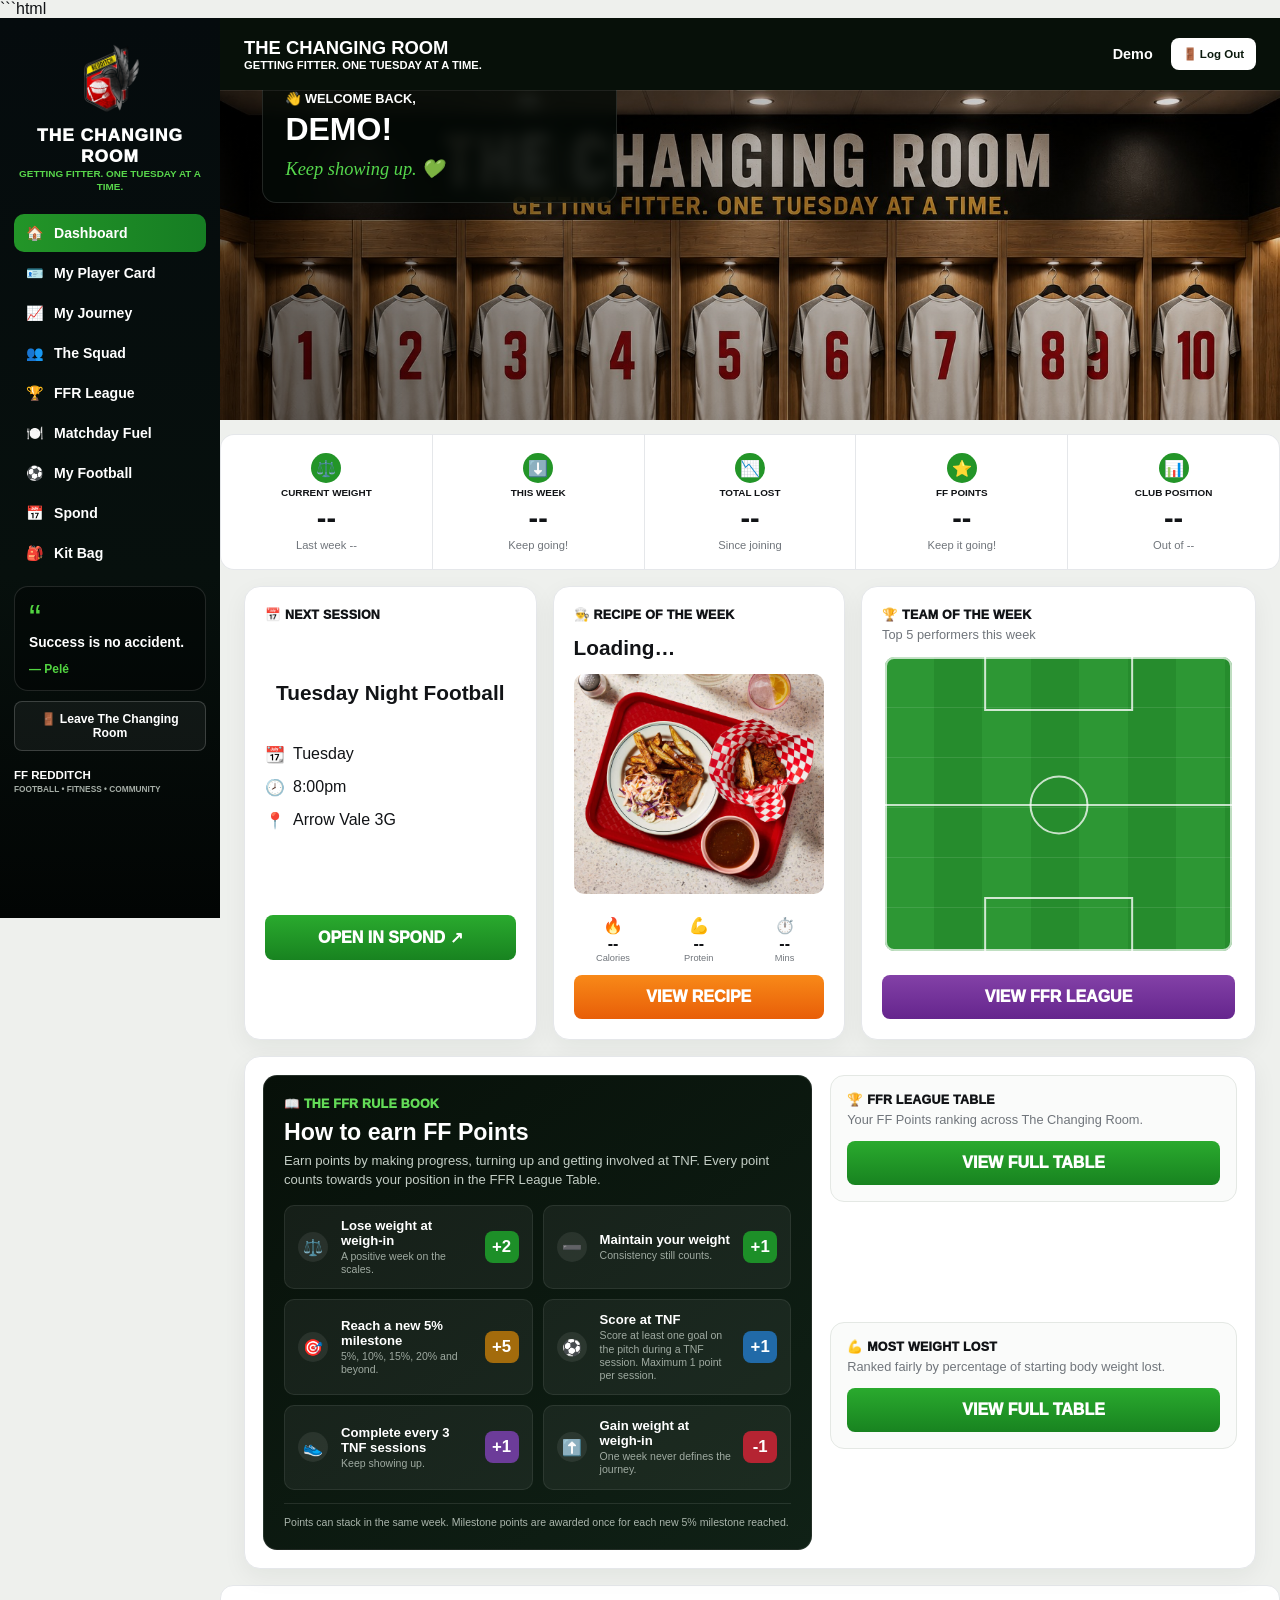
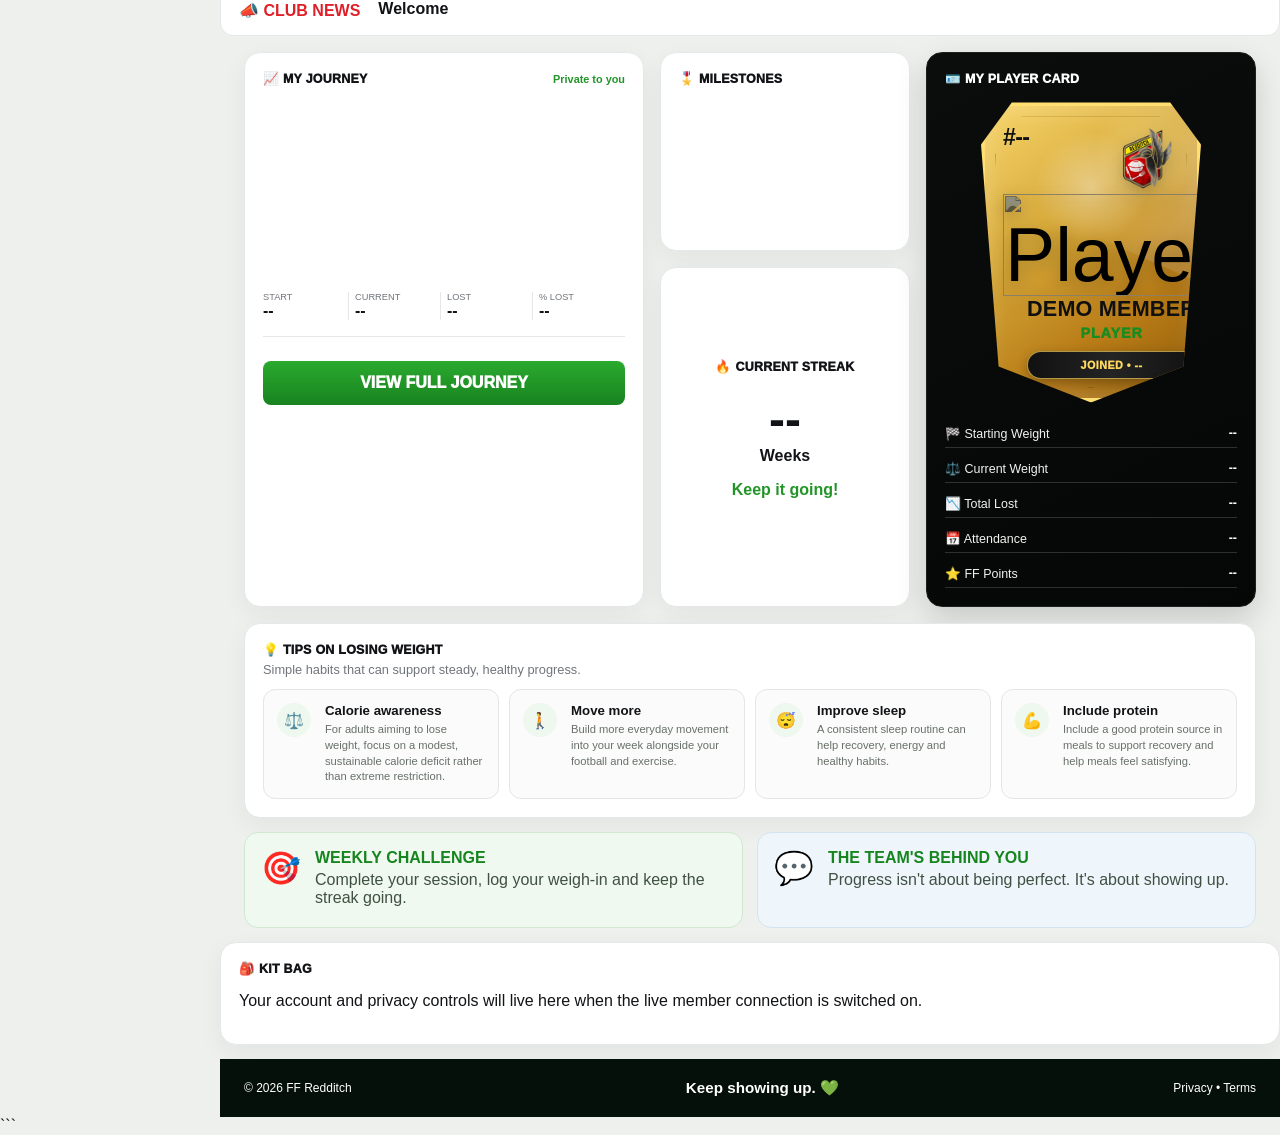
==== commit 3b6bc84d: "Update print statement from 'Hello' to 'Goodbye'" ====
--- a/members/index.html
+++ b/members/index.html
@@ -1,3 +1,4 @@
+```html
 <!doctype html>
 <html lang="en">
 <head>
@@ -6,2783 +7,2328 @@
   <meta name="theme-color" content="#071009">
   <title>The Changing Room | FF Redditch</title>
 
-  <link rel="stylesheet" href="./changing-room.css">
-
-  <style>
-    /* =========================================================
-       LEAVE ROOM BUTTONS
-       ========================================================= */
-
-    .leave-room-top{
-      display:inline-flex;
-      align-items:center;
-      gap:6px;
-      background:#fff;
-      color:#0b1a0d;
-      border:1px solid rgba(255,255,255,.25);
-      padding:8px 11px;
-      border-radius:8px;
-      font-size:.72rem;
-      font-weight:900;
-      white-space:nowrap;
-    }
-
-    .leave-room-top:hover{
-      background:#55d74c;
-      color:#061007;
-    }
-
-    .leave-room-side{
-      display:block;
-      margin:0 0 15px;
-      padding:10px 11px;
-      border-radius:8px;
-      border:1px solid rgba(255,255,255,.18);
-      color:#fff;
-      font-size:.76rem;
-      font-weight:900;
-      text-align:center;
-      background:rgba(255,255,255,.05);
-    }
-
-    .leave-room-side:hover{
-      background:#1b8524;
-    }
-
-    @media(max-width:500px){
-      .leave-room-top{
-        font-size:0;
-        width:38px;
-        height:38px;
-        padding:0;
-        justify-content:center;
-      }
-
-      .leave-room-top::before{
-        content:"🚪";
-        font-size:1rem;
-      }
-    }
-
-
-    /* =========================================================
-       FFR LEAGUE + RULE BOOK
-       ========================================================= */
-
-    .ffr-league-panel{
-      gap:18px;
-    }
-
-    .ffr-rulebook{
-      border-radius:14px;
-      background:linear-gradient(145deg,#071009,#102116);
-      color:#fff;
-      padding:18px;
-      border:1px solid rgba(255,255,255,.10);
-    }
-
-    .ffr-rulebook .panel-title{
-      color:#63dc57;
-    }
-
-    .ffr-rulebook h3{
-      margin:10px 0 5px;
-      font-size:1.35rem;
-    }
-
-    .ffr-rule-intro{
-      color:#c3cdc5;
-      font-size:.82rem;
-      line-height:1.45;
-      margin:0 0 14px;
-    }
-
-    .ffr-rules{
-      display:grid;
-      grid-template-columns:1fr 1fr;
-      gap:8px;
-    }
-
-    .ffr-rule{
-      display:grid;
-      grid-template-columns:34px 1fr auto;
-      gap:9px;
-      align-items:center;
-      background:rgba(255,255,255,.055);
-      border:1px solid rgba(255,255,255,.08);
-      border-radius:10px;
-      padding:10px 11px;
-    }
-
-    .ffr-rule .rule-icon{
-      width:30px;
-      height:30px;
-      display:grid;
-      place-items:center;
-      border-radius:50%;
-      background:rgba(255,255,255,.08);
-    }
-
-    .ffr-rule div{
-      display:grid;
-      gap:2px;
-    }
-
-    .ffr-rule strong{
-      font-size:.76rem;
-    }
-
-    .ffr-rule small{
-      font-size:.62rem;
-      color:#9faaa1;
-      line-height:1.25;
-    }
-
-    .ffr-rule>b{
-      font-size:1.05rem;
-      min-width:34px;
-      text-align:center;
-      padding:6px 7px;
-      border-radius:8px;
-      background:#1d8f28;
-      color:#fff;
-    }
-
-    .ffr-rule.negative>b{
-      background:#b52432;
-    }
-
-    .ffr-rule.milestone>b{
-      background:#a36b0c;
-    }
-
-    .ffr-rule.football>b{
-      background:#216aa8;
-    }
-
-    .ffr-rule.attendance>b{
-      background:#6c3c99;
-    }
-
-    .ffr-rule-note{
-      margin:13px 0 0;
-      padding-top:11px;
-      border-top:1px solid rgba(255,255,255,.10);
-      color:#aab5ac;
-      font-size:.66rem;
-      line-height:1.4;
-    }
-
-    .ffr-table{
-      padding-top:0!important;
-      border-top:0!important;
-    }
-
-    @media(max-width:560px){
-      .ffr-rules{
-        grid-template-columns:1fr;
-      }
-
-      .ffr-rulebook{
-        padding:15px;
-      }
-    }
-
-
-    /* =========================================================
-       DESKTOP POLISH V1
-       ========================================================= */
-
-    @media(min-width:1201px){
-
-      .main{
-        background:#eef0ed;
-      }
-
-      .metric-grid,
-      .dashboard-grid,
-      .news-strip,
-      .lower-grid,
-      .challenge-row,
-      .account{
-        max-width:1450px;
-        margin-left:auto;
-        margin-right:auto;
-      }
-
-      .metric-grid{
-        margin-top:14px;
-        margin-bottom:16px;
-      }
-
-      .dashboard-grid{
-        grid-template-columns:1fr 1fr 1.35fr;
-        gap:16px;
-        align-items:stretch;
-      }
-
-      .dashboard-grid > .next-session,
-      .dashboard-grid > .recipe-preview,
-      .dashboard-grid > .team-week{
-        min-height:100%;
-      }
-
-      .dashboard-grid > .leaderboards{
-        grid-column:1 / -1;
-        display:grid;
-        grid-template-columns:1.35fr 1fr;
-        gap:18px;
-        align-items:start;
-        padding:18px;
-      }
-
-      .ffr-rulebook{
-        height:100%;
-        padding:20px;
-      }
-
-      .ffr-rulebook h3{
-        font-size:1.45rem;
-        margin-top:8px;
-      }
-
-      .ffr-rule-intro{
-        max-width:720px;
-        margin-bottom:16px;
-      }
-
-      .ffr-rules{
-        grid-template-columns:repeat(2,minmax(0,1fr));
-        gap:10px;
-      }
-
-      .ffr-rule{
-        min-height:82px;
-        padding:12px 13px;
-      }
-
-      .ffr-rule strong{
-        font-size:.82rem;
-      }
-
-      .ffr-rule small{
-        font-size:.66rem;
-      }
-
-      .leaderboards .ffr-table,
-      .leaderboards .leaderboard-block:last-child{
-        background:#fafbfa;
-        border:1px solid #e4e8e4;
-        border-radius:14px;
-        padding:16px!important;
-        border-top:1px solid #e4e8e4!important;
-      }
-
-      .leaderboards .ffr-table{
-        grid-column:2;
-        grid-row:1;
-      }
-
-      .leaderboards .leaderboard-block:last-child{
-        grid-column:2;
-        grid-row:2;
-        margin-top:0;
-      }
-
-      .leaderboards .ffr-rulebook{
-        grid-column:1;
-        grid-row:1 / span 2;
-      }
-
-      .leader-row{
-        padding:10px 4px;
-        font-size:.86rem;
-      }
-
-      .panel{
-        border-radius:16px;
-        box-shadow:0 8px 24px rgba(20,30,22,.055);
-      }
-
-      .next-session,
-      .recipe-preview,
-      .team-week{
-        padding:20px;
-      }
-
-      .team-week .pitch{
-        height:300px;
-      }
-
-      .recipe-preview img{
-        height:220px;
-      }
-
-      .news-strip{
-        margin-top:16px;
-        margin-bottom:16px;
-      }
-
-      .lower-grid{
-        grid-template-columns:1.55fr .8fr .62fr 1.15fr;
-        gap:16px;
-      }
-
-      .challenge-row{
-        grid-template-columns:1fr 1fr;
-      }
-
-      footer{
-        margin-top:8px;
-      }
-    }
-
-    @media(min-width:1500px){
-
-      .dashboard-grid{
-        grid-template-columns:.95fr 1fr 1.4fr;
-      }
-
-      .dashboard-grid > .leaderboards{
-        grid-template-columns:1.5fr 1fr;
-      }
-
-      .team-week .pitch{
-        height:320px;
-      }
-    }
-
-
-    /* =========================================================
-       DESKTOP POLISH V2: LOWER DASHBOARD
-       ========================================================= */
-
-    @media(min-width:1201px){
-
-      .lower-grid{
-        display:grid;
-        grid-template-columns:minmax(0,1.65fr) minmax(250px,.85fr) minmax(330px,1.05fr);
-        grid-template-rows:auto auto;
-        gap:16px;
-        align-items:stretch;
-      }
-
-      .lower-grid > :nth-child(1){
-        grid-column:1;
-        grid-row:1 / span 2;
-      }
-
-      .lower-grid > :nth-child(2){
-        grid-column:2;
-        grid-row:1;
-      }
-
-      .lower-grid > :nth-child(3){
-        grid-column:2;
-        grid-row:2;
-      }
-
-      .lower-grid > :nth-child(4){
-        grid-column:3;
-        grid-row:1 / span 2;
-      }
-
-      .lower-grid > :nth-child(2),
-      .lower-grid > :nth-child(3){
-        min-height:0;
-      }
-
-      .lower-grid > :nth-child(3){
-        display:flex;
-        flex-direction:column;
-        justify-content:center;
-        text-align:center;
-      }
-
-      .lower-grid > :nth-child(4){
-        height:100%;
-      }
-
-      .next-session{
-        display:flex;
-        flex-direction:column;
-      }
-
-      .next-session > :not(.panel-title):not(h3){
-        margin-left:auto;
-        margin-right:auto;
-      }
-
-      .next-session h3{
-        text-align:center;
-        margin-top:14px;
-      }
-
-      .next-session .session-detail,
-      .next-session p{
-        width:100%;
-        text-align:center;
-      }
-
-      .next-session a,
-      .next-session button{
-        margin-left:auto;
-        margin-right:auto;
-      }
-    }
-
-
-    /* =========================================================
-       PLAYER CARD POLISH
-       ========================================================= */
-
-    .player-card{
-      width:220px;
-      height:300px;
-      margin:16px auto 18px;
-      position:relative;
-      background:
-        radial-gradient(circle at 50% 32%,rgba(49,122,55,.38),transparent 34%),
-        linear-gradient(155deg,#0a2b10 0%,#061708 58%,#020b04 100%);
-      border:4px solid #d6a838;
-      clip-path:polygon(14% 0,86% 0,100% 14%,92% 88%,50% 100%,8% 88%,0 14%);
-      color:#fff;
-      padding:20px 18px 24px;
-      text-align:center;
-      box-shadow:
-        0 14px 28px rgba(0,0,0,.25),
-        inset 0 0 0 1px rgba(255,255,255,.08);
-      overflow:hidden;
-    }
-
-    .player-card:before{
-      content:"";
-      position:absolute;
-      inset:10px;
-      border:1px solid rgba(214,168,56,.28);
-      clip-path:inherit;
-      pointer-events:none;
-    }
-
-    .player-card-top{
-      position:relative;
-      z-index:2;
-      display:flex;
-      align-items:flex-start;
-      justify-content:space-between;
-      gap:12px;
-    }
-
-    .player-card-top b{
-      font-size:1.45rem;
-      line-height:1;
-      letter-spacing:-.03em;
-      color:#fff;
-      text-shadow:0 2px 8px rgba(0,0,0,.45);
-    }
-
-    .player-card-crest{
-      width:58px!important;
-      height:58px!important;
-      object-fit:contain;
-      filter:drop-shadow(0 5px 8px rgba(0,0,0,.35));
-    }
-
-    .player-card-centre{
-      position:relative;
-      z-index:2;
-      display:grid;
-      justify-items:center;
-      align-content:start;
-    }
-
-    .player-silhouette{
-      font-size:4.7rem;
-      height:102px;
-      width:100%;
-      object-fit:cover;
-      object-position:center top;
-      display:grid;
-      place-items:center;
-      margin-top:2px;
-      filter:drop-shadow(0 5px 8px rgba(0,0,0,.3));
-    }
-
-    .player-card h3{
-      margin:2px 0 4px;
-      max-width:180px;
-      font-size:1.35rem;
-      line-height:1.03;
-      letter-spacing:.01em;
-    }
-
-    .player-card p{
-      margin:0 0 10px;
-      color:#64e555;
-      font-size:.9rem;
-      font-weight:1000;
-      letter-spacing:.06em;
-    }
-
-    .joined-ribbon{
-      display:inline-flex;
-      align-items:center;
-      justify-content:center;
-      min-width:145px;
-      padding:7px 12px;
-      border-radius:999px;
-      background:linear-gradient(90deg,#b67c16,#e0b64b,#b67c16);
-      color:#071009;
-      font-size:.67rem;
-      font-weight:1000;
-      letter-spacing:.08em;
-      box-shadow:0 4px 10px rgba(0,0,0,.2);
-    }
-
-    @media(max-width:850px){
-      .player-card{
-        width:210px;
-        height:288px;
-      }
-    }
-
-
-    /* =========================================================
-       PLAYER CARD CHARCOAL / GOLD EDITION
-       ========================================================= */
-
-    .player-card{
-      background:
-        radial-gradient(circle at 50% 30%,rgba(255,255,255,.075),transparent 28%),
-        radial-gradient(circle at 78% 15%,rgba(214,168,56,.11),transparent 22%),
-        linear-gradient(145deg,#242629 0%,#111315 48%,#050607 100%)!important;
-      border-color:#e0b64b!important;
-      box-shadow:
-        0 18px 34px rgba(0,0,0,.30),
-        0 0 0 1px rgba(224,182,75,.12),
-        inset 0 0 30px rgba(255,255,255,.025)!important;
-    }
-
-    .player-card:before{
-      border-color:rgba(224,182,75,.35)!important;
-    }
-
-    .player-card:after{
-      content:"";
-      position:absolute;
-      width:150px;
-      height:260px;
-      top:-90px;
-      right:-90px;
-      transform:rotate(24deg);
-      background:linear-gradient(90deg,transparent,rgba(255,255,255,.045),transparent);
-      pointer-events:none;
-    }
-
-    .player-card-top b{
-      color:#fff!important;
-    }
-
-    .player-card p{
-      color:#62e653!important;
-      text-shadow:0 0 12px rgba(98,230,83,.18);
-    }
-
-    .player-card-crest{
-      width:64px!important;
-      height:64px!important;
-    }
-
-    .joined-ribbon{
-      background:linear-gradient(90deg,#a96f0d,#f0c957,#b67c16)!important;
-      color:#090a09!important;
-      border:1px solid rgba(255,231,155,.42);
-    }
-
-
-    /* =========================================================
-       GOLD PLAYER CARD / BLACK PANEL
-       ========================================================= */
-
-    .player-card-panel{
-      background:linear-gradient(155deg,#0a0d0b 0%,#050706 100%)!important;
-      color:#fff!important;
-      border-color:#1b211d!important;
-      box-shadow:0 12px 30px rgba(0,0,0,.16)!important;
-    }
-
-    .player-card-panel .panel-title{
-      color:#fff!important;
-    }
-
-    .player-card{
-      background:
-        radial-gradient(circle at 50% 28%,rgba(255,255,255,.38),transparent 24%),
-        radial-gradient(circle at 76% 16%,rgba(255,244,181,.35),transparent 18%),
-        linear-gradient(145deg,#f7d56b 0%,#d6a838 38%,#b77a16 72%,#8f5d0b 100%)!important;
-      border-color:#ffdf72!important;
-      color:#111!important;
-      box-shadow:
-        0 18px 36px rgba(0,0,0,.34),
-        0 0 0 1px rgba(255,222,112,.45),
-        inset 0 0 26px rgba(255,255,255,.22)!important;
-    }
-
-    .player-card:before{
-      border-color:rgba(107,64,5,.34)!important;
-    }
-
-    .player-card:after{
-      background:linear-gradient(90deg,transparent,rgba(255,255,255,.16),transparent)!important;
-    }
-
-    .player-card-top b{
-      color:#111!important;
-      text-shadow:none!important;
-    }
-
-    .player-card-crest{
-      width:66px!important;
-      height:66px!important;
-    }
-
-    .player-silhouette{
-      filter:sepia(1) saturate(.8) brightness(.55) contrast(1.15) drop-shadow(0 5px 8px rgba(0,0,0,.22))!important;
-    }
-
-    .player-card h3{
-      color:#111!important;
-      text-shadow:none!important;
-    }
-
-    .player-card p{
-      color:#188c20!important;
-      text-shadow:none!important;
-    }
-
-    .joined-ribbon{
-      background:linear-gradient(90deg,#111,#242424,#111)!important;
-      color:#ffd95d!important;
-      border:1px solid rgba(255,221,102,.65)!important;
-      box-shadow:0 4px 12px rgba(0,0,0,.28)!important;
-    }
-
-    .player-card-stats{
-      color:#fff!important;
-    }
-
-    .player-card-stats div{
-      border-bottom-color:rgba(255,255,255,.16)!important;
-    }
-
-    .player-card-stats span{
-      color:#f0f3f0!important;
-    }
-
-    .player-card-stats b{
-      color:#fff!important;
-    }
-
-    .journey,
-    .milestones,
-    .streak,
-    .next-session,
-    .recipe-preview,
-    .team-week,
-    .news-strip{
-      color:inherit;
-    }
-
-
-    /* =========================================================
-       SIDEBAR QUOTE VISIBILITY FIX
-       ========================================================= */
-
-    @media(min-width:851px){
-
-      .sidebar{
-        overflow:hidden!important;
-        padding-bottom:12px!important;
-      }
-
-      .side-nav{
-        gap:2px!important;
-      }
-
-      .side-nav a{
-        padding:11px 12px!important;
-      }
-
-      .gaffer-card{
-        margin-top:14px!important;
-        padding:14px!important;
-        flex-shrink:0;
-      }
-
-      .gaffer-card .quote-mark{
-        font-size:2.25rem!important;
-        height:24px!important;
-        line-height:1!important;
-      }
-
-      .gaffer-card p{
-        margin:8px 0 10px!important;
-        font-size:.86rem!important;
-        line-height:1.42!important;
-      }
-
-      .gaffer-card strong{
-        font-size:.75rem!important;
-      }
-
-      .sidebar-bottom{
-        margin-top:10px!important;
-      }
-
-      .sidebar-bottom span{
-        font-size:.72rem!important;
-      }
-
-      .sidebar-bottom small{
-        font-size:.52rem!important;
-      }
-    }
-
-    @media(min-width:851px) and (max-height:760px){
-
-      .brand-block{
-        padding-bottom:10px!important;
-      }
-
-      .brand-crest{
-        width:58px!important;
-        height:58px!important;
-      }
-
-      .brand-title{
-        font-size:.94rem!important;
-      }
-
-      .brand-sub{
-        font-size:.55rem!important;
-      }
-
-      .side-nav a{
-        padding:9px 10px!important;
-        font-size:.82rem!important;
-      }
-
-      .gaffer-card{
-        padding:11px!important;
-        margin-top:8px!important;
-      }
-
-      .gaffer-card p{
-        font-size:.78rem!important;
-      }
-    }
-
-
-    /* =========================================================
-       MOBILE SIDEBAR BOTTOM CONTENT FIX
-       ========================================================= */
-
-    @media(max-width:850px){
-
-      .sidebar{
-        height:100dvh!important;
-        max-height:100dvh!important;
-        overflow-y:auto!important;
-        overflow-x:hidden!important;
-        overscroll-behavior:contain;
-        -webkit-overflow-scrolling:touch;
-        padding-bottom:calc(28px + env(safe-area-inset-bottom))!important;
-      }
-
-      .side-nav{
-        flex-shrink:0;
-      }
-
-      .gaffer-card{
-        flex-shrink:0!important;
-        margin-top:16px!important;
-        margin-bottom:12px!important;
-      }
-
-      .sidebar-bottom{
-        position:relative!important;
-        flex-shrink:0!important;
-        margin-top:0!important;
-        padding-bottom:calc(10px + env(safe-area-inset-bottom))!important;
-      }
-
-      .leave-room-side{
-        display:flex!important;
-        align-items:center;
-        justify-content:center;
-        min-height:44px;
-        margin-bottom:14px!important;
-      }
-    }
-
-
-    /* =========================================================
-       CHANGING ROOM UI UPDATE
-       ========================================================= */
-
-    @media(min-width:851px){
-
-      .dashboard-grid > .next-session{
-        min-height:100%;
-        display:flex;
-        flex-direction:column;
-      }
-
-      .dashboard-grid > .next-session .panel-title{
-        align-self:stretch;
-      }
-
-      .dashboard-grid > .next-session h3{
-        margin-top:auto;
-      }
-
-      .dashboard-grid > .next-session .btn{
-        margin-bottom:auto;
-      }
-
-      .dashboard-grid > .next-session dl{
-        width:min(100%,420px);
-        margin-left:auto;
-        margin-right:auto;
-      }
-    }
-
-    .full-league-btn{
-      width:100%;
-      margin-top:14px;
-    }
-
-    #leagueDialog,
-    #weightDialog,
-    #journeyDialog{
-      width:min(620px,calc(100vw - 28px));
-      max-height:86vh;
-      border:0;
-      border-radius:18px;
-      padding:0;
-      overflow:hidden;
-      box-shadow:0 24px 70px rgba(0,0,0,.35);
-    }
-
-    #leagueDialog::backdrop,
-    #weightDialog::backdrop,
-    #journeyDialog::backdrop{
-      background:rgba(0,0,0,.68);
-      backdrop-filter:blur(3px);
-    }
-
-    .full-league-shell{
-      background:#fff;
-      color:#111;
-      max-height:86vh;
-      overflow:auto;
-      padding:20px;
-    }
-
-    .full-league-head{
-      display:flex;
-      align-items:center;
-      justify-content:space-between;
-      gap:16px;
-      position:sticky;
-      top:-20px;
-      background:#fff;
-      padding:20px 0 12px;
-      z-index:2;
-      border-bottom:1px solid #e5e8e5;
-    }
-
-    .full-league-head h2{
-      margin:0;
-      font-size:1.25rem;
-    }
-
-    .full-league-close{
-      border:0;
-      background:#111;
-      color:#fff;
-      width:38px;
-      height:38px;
-      border-radius:50%;
-      font-size:1.3rem;
-      cursor:pointer;
-    }
-
-    .full-league-list .leader-row{
-      display:grid;
-      grid-template-columns:38px 1fr auto;
-      gap:10px;
-      align-items:center;
-      padding:12px 4px;
-      border-bottom:1px solid #ecefec;
-    }
-
-    .full-league-list .leader-row.you{
-      font-weight:900;
-      background:#eef9ee;
-    }
-
-    .weight-detail{
-      display:flex;
-      flex-direction:column;
-      align-items:flex-end;
-      line-height:1.15;
-    }
-
-    .weight-detail small{
-      font-size:.65rem;
-      color:#7a817b;
-      font-weight:700;
-      margin-top:2px;
-    }
-
-    @media(max-width:850px){
-
-      .full-league-btn{
-        min-height:44px;
-      }
-
-      #leagueDialog,
-      #weightDialog,
-      #journeyDialog{
-        width:calc(100vw - 20px);
-      }
-
-      .full-league-shell{
-        padding:16px;
-      }
-    }
-
-
-    /* =========================================================
-       CLUB NEWS SPOND LINK
-       ========================================================= */
-
-    .news-strip #newsBody a{
-      color:inherit;
-      font-weight:900;
-      text-decoration:underline;
-      text-underline-offset:2px;
-    }
-
-
-    /* =========================================================
-       CHANGING ROOM HERO - FIXED
-       ========================================================= */
-
-    .locker-brand{
-      display:none!important;
-    }
-
-    .locker-hero{
-      position:relative!important;
-      min-height:290px!important;
-
-      /* FORCE THE IMAGE */
-      background-image:url("./changing-room-bg.jpg")!important;
-      background-repeat:no-repeat!important;
-      background-position:center center!important;
-      background-size:cover!important;
-
-      overflow:hidden!important;
-    }
-
-    .locker-hero .locker-overlay{
-      position:absolute!important;
-      inset:0!important;
-      z-index:1!important;
-
-      background:linear-gradient(
-        90deg,
-        rgba(0,0,0,.48) 0%,
-        rgba(0,0,0,.20) 45%,
-        rgba(0,0,0,.08) 100%
-      )!important;
-    }
-
-    .locker-hero .welcome-card{
-      position:relative!important;
-      z-index:2!important;
-    }
-
-    @media(min-width:851px){
-
-      .locker-hero{
-        min-height:290px!important;
-        background-image:url("./changing-room-bg.jpg")!important;
-        background-position:center center!important;
-        background-size:cover!important;
-      }
-    }
-
-    @media(max-width:850px){
-
-      .locker-hero{
-        min-height:260px!important;
-        background-image:url("./changing-room-bg.jpg")!important;
-        background-position:center center!important;
-        background-size:cover!important;
-      }
-    }
-
-
-    /* =========================================================
-       CREST / BRANDING FIX
-       ========================================================= */
-
-    .brand-block{
-      display:flex!important;
-      align-items:center!important;
-      gap:12px!important;
-    }
-
-    .brand-crest{
-      display:block!important;
-      width:64px!important;
-      height:64px!important;
-      object-fit:contain!important;
-      object-position:center!important;
-    }
-
-    .topbar > div:first-of-type{
-      display:flex!important;
-      flex-direction:column!important;
-    }
-
-    .player-card-crest{
-      display:block!important;
-      object-fit:contain!important;
-      object-position:center!important;
-    }
-
-
-    /* =========================================================
-       CLEAN TOP ACCOUNT AREA
-       ========================================================= */
-
-    .top-actions .member-chip{
-      background:transparent!important;
-      padding:0!important;
-      min-height:34px;
-    }
-
-    .top-actions .member-chip strong{
-      color:#fff;
-      font-size:.9rem;
-    }
-
-
-    /* =========================================================
-       MOBILE TEAM OF THE WEEK NAME FIX
-       ========================================================= */
-
-    @media(max-width:850px){
-
-      #teamWeekPlayers .pitch-player b{
-        white-space:nowrap!important;
-        font-size:.72rem!important;
-        letter-spacing:-.02em;
-      }
-    }
-
-
-    /* =========================================================
-       PLAYER CARD JOINED RIBBON VISIBILITY
-       ========================================================= */
-
-    .joined-ribbon{
-      width:auto!important;
-      min-width:170px!important;
-      max-width:calc(100% - 12px)!important;
-      padding:7px 10px!important;
-      white-space:nowrap!important;
-      overflow:visible!important;
-      font-size:.67rem!important;
-      line-height:1.15!important;
-      letter-spacing:.045em!important;
-    }
-
-    @media(max-width:850px){
-
-      .joined-ribbon{
-        min-width:158px!important;
-        font-size:.63rem!important;
-        padding:6px 8px!important;
-      }
-    }
-
-
-    /* =========================================================
-       WEIGHT LOSS TIPS PANEL
-       ========================================================= */
-
-    .weight-tips{
-      grid-column:1 / -1;
-    }
-
-    .weight-tips-grid{
-      display:grid;
-      grid-template-columns:repeat(4,minmax(0,1fr));
-      gap:10px;
-      margin-top:12px;
-    }
-
-    .weight-tip{
-      display:grid;
-      grid-template-columns:38px 1fr;
-      gap:10px;
-      align-items:start;
-      padding:13px;
-      border:1px solid #e3e8e3;
-      border-radius:12px;
-      background:#fafbfa;
-    }
-
-    .weight-tip>span{
-      width:34px;
-      height:34px;
-      border-radius:50%;
-      display:grid;
-      place-items:center;
-      background:#eef8ee;
-      font-size:1rem;
-    }
-
-    .weight-tip div{
-      display:grid;
-      gap:4px;
-    }
-
-    .weight-tip strong{
-      font-size:.83rem;
-    }
-
-    .weight-tip small{
-      color:#687069;
-      font-size:.7rem;
-      line-height:1.4;
-    }
-
-    @media(max-width:1000px){
-
-      .weight-tips-grid{
-        grid-template-columns:1fr 1fr;
-      }
-    }
-
-    @media(max-width:560px){
-
-      .weight-tips-grid{
-        grid-template-columns:1fr;
-      }
-
-      .weight-tip{
-        padding:12px;
-      }
-    }
-
-
-    /* =========================================================
-       TOP DASHBOARD ACTION BUTTON ALIGNMENT
-       ========================================================= */
-
-    .dashboard-grid > .next-session,
-    .dashboard-grid > .recipe-preview,
-    .dashboard-grid > .team-week{
-      display:flex!important;
-      flex-direction:column!important;
-    }
-
-    .dashboard-grid > .next-session .btn,
-    .dashboard-grid > .recipe-preview .btn,
-    .dashboard-grid > .team-week .btn{
-      margin-top:auto!important;
-      width:100%!important;
-      min-height:44px;
-      display:flex!important;
-      align-items:center!important;
-      justify-content:center!important;
-    }
-
-    .dashboard-grid > .recipe-preview .recipe-macros{
-      margin-bottom:12px!important;
-    }
-
-    .dashboard-grid > .team-week .pitch{
-      margin-bottom:12px!important;
-    }
-
-
-    /* =========================================================
-       LIVE DATA EMPTY STATE
-       ========================================================= */
-
-    .empty-live-state{
-      min-height:74px;
-      display:flex;
-      align-items:center;
-      justify-content:center;
-      text-align:center;
-      padding:14px;
-      color:#687069;
-      font-size:.76rem;
-      line-height:1.45;
-      border:1px dashed #dbe2db;
-      border-radius:10px;
-      background:#fafbfa;
-    }
-
-
-    /* =========================================================
-       RECIPE IMAGE FIX
-       ========================================================= */
-
-    #recipeImage,
-    #dialogRecipeImage{
-      display:block;
-      width:100%;
-      object-fit:cover;
-      background:#eef0ed;
-    }
-
-    #recipeImage{
-      min-height:180px;
-    }
-
-    #dialogRecipeImage{
-      min-height:220px;
-    }
-
-  </style>
+  <link rel="stylesheet" href="changing-room.css">
+
+<style>
+/* =========================================================
+   IMAGE PATHS / HERO
+   ========================================================= */
+
+.locker-hero{
+  background-image:url("changing-room-bg.jpg")!important;
+  background-position:center center!important;
+  background-size:cover!important;
+  background-repeat:no-repeat!important;
+  position:relative;
+}
+
+.locker-hero .locker-overlay{
+  position:absolute;
+  inset:0;
+  background:linear-gradient(
+    90deg,
+    rgba(0,0,0,.58) 0%,
+    rgba(0,0,0,.28) 45%,
+    rgba(0,0,0,.12) 100%
+  );
+}
+
+.locker-hero .welcome-card{
+  position:relative;
+  z-index:2;
+}
+
+/* Make crests reliable and visible */
+.brand-crest,
+.player-card-crest{
+  display:block!important;
+  object-fit:contain!important;
+}
+
+/* =========================================================
+   LOGOUT BUTTONS
+   ========================================================= */
+
+.leave-room-top{
+  display:inline-flex;
+  align-items:center;
+  gap:6px;
+  background:#fff;
+  color:#0b1a0d;
+  border:1px solid rgba(255,255,255,.25);
+  padding:8px 11px;
+  border-radius:8px;
+  font-size:.72rem;
+  font-weight:900;
+  white-space:nowrap;
+}
+
+.leave-room-top:hover{
+  background:#55d74c;
+  color:#061007;
+}
+
+.leave-room-side{
+  display:block;
+  margin:0 0 15px;
+  padding:10px 11px;
+  border-radius:8px;
+  border:1px solid rgba(255,255,255,.18);
+  color:#fff;
+  font-size:.76rem;
+  font-weight:900;
+  text-align:center;
+  background:rgba(255,255,255,.05);
+}
+
+.leave-room-side:hover{
+  background:#1b8524;
+}
+
+@media(max-width:500px){
+  .leave-room-top{
+    font-size:0;
+    width:38px;
+    height:38px;
+    padding:0;
+    justify-content:center;
+  }
+
+  .leave-room-top::before{
+    content:"🚪";
+    font-size:1rem;
+  }
+}
+
+/* =========================================================
+   FFR LEAGUE + RULE BOOK
+   ========================================================= */
+
+.ffr-league-panel{
+  gap:18px;
+}
+
+.ffr-rulebook{
+  border-radius:14px;
+  background:linear-gradient(145deg,#071009,#102116);
+  color:#fff;
+  padding:18px;
+  border:1px solid rgba(255,255,255,.10);
+}
+
+.ffr-rulebook .panel-title{
+  color:#63dc57;
+}
+
+.ffr-rulebook h3{
+  margin:10px 0 5px;
+  font-size:1.35rem;
+}
+
+.ffr-rule-intro{
+  color:#c3cdc5;
+  font-size:.82rem;
+  line-height:1.45;
+  margin:0 0 14px;
+}
+
+.ffr-rules{
+  display:grid;
+  grid-template-columns:1fr 1fr;
+  gap:8px;
+}
+
+.ffr-rule{
+  display:grid;
+  grid-template-columns:34px 1fr auto;
+  gap:9px;
+  align-items:center;
+  background:rgba(255,255,255,.055);
+  border:1px solid rgba(255,255,255,.08);
+  border-radius:10px;
+  padding:10px 11px;
+}
+
+.ffr-rule .rule-icon{
+  width:30px;
+  height:30px;
+  display:grid;
+  place-items:center;
+  border-radius:50%;
+  background:rgba(255,255,255,.08);
+}
+
+.ffr-rule div{
+  display:grid;
+  gap:2px;
+}
+
+.ffr-rule strong{
+  font-size:.76rem;
+}
+
+.ffr-rule small{
+  font-size:.62rem;
+  color:#9faaa1;
+  line-height:1.25;
+}
+
+.ffr-rule>b{
+  font-size:1.05rem;
+  min-width:34px;
+  text-align:center;
+  padding:6px 7px;
+  border-radius:8px;
+  background:#1d8f28;
+  color:#fff;
+}
+
+.ffr-rule.negative>b{
+  background:#b52432;
+}
+
+.ffr-rule.milestone>b{
+  background:#a36b0c;
+}
+
+.ffr-rule.football>b{
+  background:#216aa8;
+}
+
+.ffr-rule.attendance>b{
+  background:#6c3c99;
+}
+
+.ffr-rule-note{
+  margin:13px 0 0;
+  padding-top:11px;
+  border-top:1px solid rgba(255,255,255,.10);
+  color:#aab5ac;
+  font-size:.66rem;
+  line-height:1.4;
+}
+
+.ffr-table{
+  padding-top:0!important;
+  border-top:0!important;
+}
+
+@media(max-width:560px){
+  .ffr-rules{
+    grid-template-columns:1fr;
+  }
+
+  .ffr-rulebook{
+    padding:15px;
+  }
+}
+
+/* =========================================================
+   DESKTOP POLISH V1
+   ========================================================= */
+
+@media(min-width:1201px){
+
+  .main{
+    background:#eef0ed;
+  }
+
+  .metric-grid,
+  .dashboard-grid,
+  .news-strip,
+  .lower-grid,
+  .challenge-row,
+  .account{
+    max-width:1450px;
+    margin-left:auto;
+    margin-right:auto;
+  }
+
+  .metric-grid{
+    margin-top:14px;
+    margin-bottom:16px;
+  }
+
+  .dashboard-grid{
+    grid-template-columns:1fr 1fr 1.35fr;
+    gap:16px;
+    align-items:stretch;
+  }
+
+  .dashboard-grid > .next-session,
+  .dashboard-grid > .recipe-preview,
+  .dashboard-grid > .team-week{
+    min-height:100%;
+  }
+
+  .dashboard-grid > .leaderboards{
+    grid-column:1 / -1;
+    display:grid;
+    grid-template-columns:1.35fr 1fr;
+    gap:18px;
+    align-items:start;
+    padding:18px;
+  }
+
+  .ffr-rulebook{
+    height:100%;
+    padding:20px;
+  }
+
+  .ffr-rulebook h3{
+    font-size:1.45rem;
+    margin-top:8px;
+  }
+
+  .ffr-rule-intro{
+    max-width:720px;
+    margin-bottom:16px;
+  }
+
+  .ffr-rules{
+    grid-template-columns:repeat(2,minmax(0,1fr));
+    gap:10px;
+  }
+
+  .ffr-rule{
+    min-height:82px;
+    padding:12px 13px;
+  }
+
+  .ffr-rule strong{
+    font-size:.82rem;
+  }
+
+  .ffr-rule small{
+    font-size:.66rem;
+  }
+
+  .leaderboards .ffr-table,
+  .leaderboards .leaderboard-block:last-child{
+    background:#fafbfa;
+    border:1px solid #e4e8e4;
+    border-radius:14px;
+    padding:16px!important;
+    border-top:1px solid #e4e8e4!important;
+  }
+
+  .leaderboards .ffr-table{
+    grid-column:2;
+    grid-row:1;
+  }
+
+  .leaderboards .leaderboard-block:last-child{
+    grid-column:2;
+    grid-row:2;
+    margin-top:0;
+  }
+
+  .leaderboards .ffr-rulebook{
+    grid-column:1;
+    grid-row:1 / span 2;
+  }
+
+  .leader-row{
+    padding:10px 4px;
+    font-size:.86rem;
+  }
+
+  .panel{
+    border-radius:16px;
+    box-shadow:0 8px 24px rgba(20,30,22,.055);
+  }
+
+  .next-session,
+  .recipe-preview,
+  .team-week{
+    padding:20px;
+  }
+
+  .team-week .pitch{
+    height:300px;
+  }
+
+  .recipe-preview img{
+    height:220px;
+    width:100%;
+    object-fit:cover;
+    border-radius:10px;
+  }
+
+  .news-strip{
+    margin-top:16px;
+    margin-bottom:16px;
+  }
+
+  .lower-grid{
+    grid-template-columns:1.55fr .8fr .62fr 1.15fr;
+    gap:16px;
+  }
+
+  .challenge-row{
+    grid-template-columns:1fr 1fr;
+  }
+
+  footer{
+    margin-top:8px;
+  }
+}
+
+@media(min-width:1500px){
+
+  .dashboard-grid{
+    grid-template-columns:.95fr 1fr 1.4fr;
+  }
+
+  .dashboard-grid > .leaderboards{
+    grid-template-columns:1.5fr 1fr;
+  }
+
+  .team-week .pitch{
+    height:320px;
+  }
+}
+
+/* =========================================================
+   DESKTOP LOWER DASHBOARD
+   ========================================================= */
+
+@media(min-width:1201px){
+
+  .lower-grid{
+    display:grid;
+    grid-template-columns:minmax(0,1.65fr) minmax(250px,.85fr) minmax(330px,1.05fr);
+    grid-template-rows:auto auto;
+    gap:16px;
+    align-items:stretch;
+  }
+
+  .lower-grid > :nth-child(1){
+    grid-column:1;
+    grid-row:1 / span 2;
+  }
+
+  .lower-grid > :nth-child(2){
+    grid-column:2;
+    grid-row:1;
+  }
+
+  .lower-grid > :nth-child(3){
+    grid-column:2;
+    grid-row:2;
+  }
+
+  .lower-grid > :nth-child(4){
+    grid-column:3;
+    grid-row:1 / span 2;
+  }
+
+  .lower-grid > :nth-child(2),
+  .lower-grid > :nth-child(3){
+    min-height:0;
+  }
+
+  .lower-grid > :nth-child(3){
+    display:flex;
+    flex-direction:column;
+    justify-content:center;
+    text-align:center;
+  }
+
+  .lower-grid > :nth-child(4){
+    height:100%;
+  }
+
+  .next-session{
+    display:flex;
+    flex-direction:column;
+  }
+
+  .next-session > :not(.panel-title):not(h3){
+    margin-left:auto;
+    margin-right:auto;
+  }
+
+  .next-session h3{
+    text-align:center;
+    margin-top:14px;
+  }
+
+  .next-session .session-detail,
+  .next-session p{
+    width:100%;
+    text-align:center;
+  }
+
+  .next-session a,
+  .next-session button{
+    margin-left:auto;
+    margin-right:auto;
+  }
+}
+
+/* =========================================================
+   PLAYER CARD
+   ========================================================= */
+
+.player-card{
+  width:220px;
+  height:300px;
+  margin:16px auto 18px;
+  position:relative;
+
+  background:
+    radial-gradient(circle at 50% 28%,rgba(255,255,255,.38),transparent 24%),
+    radial-gradient(circle at 76% 16%,rgba(255,244,181,.35),transparent 18%),
+    linear-gradient(145deg,#f7d56b 0%,#d6a838 38%,#b77a16 72%,#8f5d0b 100%);
+
+  border:4px solid #ffdf72;
+
+  clip-path:polygon(
+    14% 0,
+    86% 0,
+    100% 14%,
+    92% 88%,
+    50% 100%,
+    8% 88%,
+    0 14%
+  );
+
+  color:#111;
+  padding:20px 18px 24px;
+  text-align:center;
+
+  box-shadow:
+    0 18px 36px rgba(0,0,0,.34),
+    0 0 0 1px rgba(255,222,112,.45),
+    inset 0 0 26px rgba(255,255,255,.22);
+
+  overflow:hidden;
+}
+
+.player-card:before{
+  content:"";
+  position:absolute;
+  inset:10px;
+  border:1px solid rgba(107,64,5,.34);
+  clip-path:inherit;
+  pointer-events:none;
+}
+
+.player-card:after{
+  content:"";
+  position:absolute;
+  width:150px;
+  height:260px;
+  top:-90px;
+  right:-90px;
+  transform:rotate(24deg);
+  background:linear-gradient(
+    90deg,
+    transparent,
+    rgba(255,255,255,.16),
+    transparent
+  );
+  pointer-events:none;
+}
+
+.player-card-top{
+  position:relative;
+  z-index:2;
+  display:flex;
+  align-items:flex-start;
+  justify-content:space-between;
+  gap:12px;
+}
+
+.player-card-top b{
+  font-size:1.45rem;
+  line-height:1;
+  letter-spacing:-.03em;
+  color:#111;
+}
+
+.player-card-crest{
+  width:66px!important;
+  height:66px!important;
+  object-fit:contain!important;
+  display:block!important;
+  filter:drop-shadow(0 5px 8px rgba(0,0,0,.22));
+}
+
+.player-card-centre{
+  position:relative;
+  z-index:2;
+  display:grid;
+  justify-items:center;
+  align-content:start;
+}
+
+.player-silhouette{
+  font-size:4.7rem;
+  height:102px;
+  width:100%;
+  object-fit:cover;
+  object-position:center top;
+  display:grid;
+  place-items:center;
+  margin-top:2px;
+  filter:
+    sepia(1)
+    saturate(.8)
+    brightness(.55)
+    contrast(1.15)
+    drop-shadow(0 5px 8px rgba(0,0,0,.22));
+}
+
+.player-card h3{
+  margin:2px 0 4px;
+  max-width:180px;
+  font-size:1.35rem;
+  line-height:1.03;
+  letter-spacing:.01em;
+  color:#111;
+}
+
+.player-card p{
+  margin:0 0 10px;
+  color:#188c20;
+  font-size:.9rem;
+  font-weight:1000;
+  letter-spacing:.06em;
+}
+
+.joined-ribbon{
+  display:inline-flex;
+  align-items:center;
+  justify-content:center;
+  width:auto!important;
+  min-width:170px!important;
+  max-width:calc(100% - 12px)!important;
+  padding:7px 10px!important;
+  border-radius:999px;
+  background:linear-gradient(90deg,#111,#242424,#111);
+  color:#ffd95d;
+  border:1px solid rgba(255,221,102,.65);
+  font-size:.67rem;
+  font-weight:1000;
+  line-height:1.15;
+  letter-spacing:.045em;
+  white-space:nowrap;
+  overflow:visible;
+  box-shadow:0 4px 12px rgba(0,0,0,.28);
+}
+
+@media(max-width:850px){
+
+  .player-card{
+    width:210px;
+    height:288px;
+  }
+
+  .joined-ribbon{
+    min-width:158px!important;
+    font-size:.63rem;
+    padding:6px 8px!important;
+  }
+}
+
+/* =========================================================
+   PLAYER CARD PANEL
+   ========================================================= */
+
+.player-card-panel{
+  background:linear-gradient(155deg,#0a0d0b 0%,#050706 100%)!important;
+  color:#fff!important;
+  border-color:#1b211d!important;
+  box-shadow:0 12px 30px rgba(0,0,0,.16)!important;
+}
+
+.player-card-panel .panel-title{
+  color:#fff!important;
+}
+
+.player-card-stats{
+  color:#fff!important;
+}
+
+.player-card-stats div{
+  border-bottom-color:rgba(255,255,255,.16)!important;
+}
+
+.player-card-stats span{
+  color:#f0f3f0!important;
+}
+
+.player-card-stats b{
+  color:#fff!important;
+}
+
+/* =========================================================
+   SIDEBAR
+   ========================================================= */
+
+@media(min-width:851px){
+
+  .sidebar{
+    overflow:hidden!important;
+    padding-bottom:12px!important;
+  }
+
+  .side-nav{
+    gap:2px!important;
+  }
+
+  .side-nav a{
+    padding:11px 12px!important;
+  }
+
+  .gaffer-card{
+    margin-top:14px!important;
+    padding:14px!important;
+    flex-shrink:0;
+  }
+
+  .gaffer-card .quote-mark{
+    font-size:2.25rem!important;
+    height:24px!important;
+    line-height:1!important;
+  }
+
+  .gaffer-card p{
+    margin:8px 0 10px!important;
+    font-size:.86rem!important;
+    line-height:1.42!important;
+  }
+
+  .gaffer-card strong{
+    font-size:.75rem!important;
+  }
+
+  .sidebar-bottom{
+    margin-top:10px!important;
+  }
+
+  .sidebar-bottom span{
+    font-size:.72rem!important;
+  }
+
+  .sidebar-bottom small{
+    font-size:.52rem!important;
+  }
+}
+
+@media(min-width:851px) and (max-height:760px){
+
+  .brand-block{
+    padding-bottom:10px!important;
+  }
+
+  .brand-crest{
+    width:58px!important;
+    height:58px!important;
+  }
+
+  .brand-title{
+    font-size:.94rem!important;
+  }
+
+  .brand-sub{
+    font-size:.55rem!important;
+  }
+
+  .side-nav a{
+    padding:9px 10px!important;
+    font-size:.82rem!important;
+  }
+
+  .gaffer-card{
+    padding:11px!important;
+    margin-top:8px!important;
+  }
+
+  .gaffer-card p{
+    font-size:.78rem!important;
+  }
+}
+
+/* =========================================================
+   MOBILE SIDEBAR
+   ========================================================= */
+
+@media(max-width:850px){
+
+  .sidebar{
+    height:100dvh!important;
+    max-height:100dvh!important;
+    overflow-y:auto!important;
+    overflow-x:hidden!important;
+    overscroll-behavior:contain;
+    -webkit-overflow-scrolling:touch;
+    padding-bottom:calc(28px + env(safe-area-inset-bottom))!important;
+  }
+
+  .side-nav{
+    flex-shrink:0;
+  }
+
+  .gaffer-card{
+    flex-shrink:0!important;
+    margin-top:16px!important;
+    margin-bottom:12px!important;
+  }
+
+  .sidebar-bottom{
+    position:relative!important;
+    flex-shrink:0!important;
+    margin-top:0!important;
+    padding-bottom:calc(10px + env(safe-area-inset-bottom))!important;
+  }
+
+  .leave-room-side{
+    display:flex!important;
+    align-items:center;
+    justify-content:center;
+    min-height:44px;
+    margin-bottom:14px!important;
+  }
+}
+
+/* =========================================================
+   CHANGING ROOM UI
+   ========================================================= */
+
+@media(min-width:851px){
+
+  .dashboard-grid > .next-session{
+    min-height:100%;
+    display:flex;
+    flex-direction:column;
+  }
+
+  .dashboard-grid > .next-session .panel-title{
+    align-self:stretch;
+  }
+
+  .dashboard-grid > .next-session h3{
+    margin-top:auto;
+  }
+
+  .dashboard-grid > .next-session .btn{
+    margin-bottom:auto;
+  }
+
+  .dashboard-grid > .next-session dl{
+    width:min(100%,420px);
+    margin-left:auto;
+    margin-right:auto;
+  }
+}
+
+.full-league-btn{
+  width:100%;
+  margin-top:14px;
+}
+
+#leagueDialog,
+#weightDialog,
+#journeyDialog{
+  width:min(620px,calc(100vw - 28px));
+  max-height:86vh;
+  border:0;
+  border-radius:18px;
+  padding:0;
+  overflow:hidden;
+  box-shadow:0 24px 70px rgba(0,0,0,.35);
+}
+
+#leagueDialog::backdrop,
+#weightDialog::backdrop,
+#journeyDialog::backdrop{
+  background:rgba(0,0,0,.68);
+  backdrop-filter:blur(3px);
+}
+
+.full-league-shell{
+  background:#fff;
+  color:#111;
+  max-height:86vh;
+  overflow:auto;
+  padding:20px;
+}
+
+.full-league-head{
+  display:flex;
+  align-items:center;
+  justify-content:space-between;
+  gap:16px;
+  position:sticky;
+  top:-20px;
+  background:#fff;
+  padding:20px 0 12px;
+  z-index:2;
+  border-bottom:1px solid #e5e8e5;
+}
+
+.full-league-head h2{
+  margin:0;
+  font-size:1.25rem;
+}
+
+.full-league-close{
+  border:0;
+  background:#111;
+  color:#fff;
+  width:38px;
+  height:38px;
+  border-radius:50%;
+  font-size:1.3rem;
+  cursor:pointer;
+}
+
+.full-league-list .leader-row{
+  display:grid;
+  grid-template-columns:38px 1fr auto;
+  gap:10px;
+  align-items:center;
+  padding:12px 4px;
+  border-bottom:1px solid #ecefec;
+}
+
+.full-league-list .leader-row.you{
+  font-weight:900;
+  background:#eef9ee;
+}
+
+.weight-detail{
+  display:flex;
+  flex-direction:column;
+  align-items:flex-end;
+  line-height:1.15;
+}
+
+.weight-detail small{
+  font-size:.65rem;
+  color:#7a817b;
+  font-weight:700;
+  margin-top:2px;
+}
+
+@media(max-width:850px){
+
+  .full-league-btn{
+    min-height:44px;
+  }
+
+  #leagueDialog,
+  #weightDialog,
+  #journeyDialog{
+    width:calc(100vw - 20px);
+  }
+
+  .full-league-shell{
+    padding:16px;
+  }
+}
+
+/* =========================================================
+   CLUB NEWS
+   ========================================================= */
+
+.news-strip #newsBody a{
+  color:inherit;
+  font-weight:900;
+  text-decoration:underline;
+  text-underline-offset:2px;
+}
+
+/* =========================================================
+   HERO
+   ========================================================= */
+
+.locker-brand{
+  display:none!important;
+}
+
+@media(max-width:850px){
+
+  .locker-hero{
+    background-position:center center!important;
+  }
+}
+
+/* =========================================================
+   TOP ACCOUNT
+   ========================================================= */
+
+.top-actions .member-chip{
+  background:transparent!important;
+  padding:0!important;
+  min-height:34px;
+}
+
+.top-actions .member-chip strong{
+  color:#fff;
+  font-size:.9rem;
+}
+
+/* =========================================================
+   TEAM OF THE WEEK
+   ========================================================= */
+
+@media(max-width:850px){
+
+  #teamWeekPlayers .pitch-player b{
+    white-space:nowrap!important;
+    font-size:.72rem!important;
+    letter-spacing:-.02em;
+  }
+}
+
+/* =========================================================
+   WEIGHT TIPS
+   ========================================================= */
+
+.weight-tips{
+  grid-column:1 / -1;
+}
+
+.weight-tips-grid{
+  display:grid;
+  grid-template-columns:repeat(4,minmax(0,1fr));
+  gap:10px;
+  margin-top:12px;
+}
+
+.weight-tip{
+  display:grid;
+  grid-template-columns:38px 1fr;
+  gap:10px;
+  align-items:start;
+  padding:13px;
+  border:1px solid #e3e8e3;
+  border-radius:12px;
+  background:#fafbfa;
+}
+
+.weight-tip>span{
+  width:34px;
+  height:34px;
+  border-radius:50%;
+  display:grid;
+  place-items:center;
+  background:#eef8ee;
+  font-size:1rem;
+}
+
+.weight-tip div{
+  display:grid;
+  gap:4px;
+}
+
+.weight-tip strong{
+  font-size:.83rem;
+}
+
+.weight-tip small{
+  color:#687069;
+  font-size:.7rem;
+  line-height:1.4;
+}
+
+@media(max-width:1000px){
+
+  .weight-tips-grid{
+    grid-template-columns:1fr 1fr;
+  }
+}
+
+@media(max-width:560px){
+
+  .weight-tips-grid{
+    grid-template-columns:1fr;
+  }
+
+  .weight-tip{
+    padding:12px;
+  }
+}
+
+/* =========================================================
+   BUTTON ALIGNMENT
+   ========================================================= */
+
+.dashboard-grid > .next-session,
+.dashboard-grid > .recipe-preview,
+.dashboard-grid > .team-week{
+  display:flex!important;
+  flex-direction:column!important;
+}
+
+.dashboard-grid > .next-session .btn,
+.dashboard-grid > .recipe-preview .btn,
+.dashboard-grid > .team-week .btn{
+  margin-top:auto!important;
+  width:100%!important;
+  min-height:44px;
+  display:flex!important;
+  align-items:center!important;
+  justify-content:center!important;
+}
+
+.dashboard-grid > .recipe-preview .recipe-macros{
+  margin-bottom:12px!important;
+}
+
+.dashboard-grid > .team-week .pitch{
+  margin-bottom:12px!important;
+}
+
+/* =========================================================
+   EMPTY LIVE DATA
+   ========================================================= */
+
+.empty-live-state{
+  min-height:74px;
+  display:flex;
+  align-items:center;
+  justify-content:center;
+  text-align:center;
+  padding:14px;
+  color:#687069;
+  font-size:.76rem;
+  line-height:1.45;
+  border:1px dashed #dbe2db;
+  border-radius:10px;
+  background:#fafbfa;
+}
+</style>
+
 </head>
 
-
 <body>
 
-  <div class="shell">
-
-    <!-- =======================================================
-         SIDEBAR
-         ======================================================= -->
-
-    <aside class="sidebar" id="sidebar">
-
-      <div class="brand-block">
-
-        <!-- FORCED FF REDDITCH CREST -->
+<div class="shell">
+
+  <!-- =====================================================
+       SIDEBAR
+       ===================================================== -->
+
+  <aside class="sidebar" id="sidebar">
+
+    <div class="brand-block">
+
+      <!-- CREST -->
+      <img
+        class="brand-crest"
+        id="brandCrest"
+        src="ffredditch-crest.png"
+        alt="FF Redditch"
+      >
+
+      <div>
+        <div class="brand-title">THE CHANGING ROOM</div>
+        <div class="brand-sub">
+          GETTING FITTER. ONE TUESDAY AT A TIME.
+        </div>
+      </div>
+
+    </div>
+
+    <nav class="side-nav">
+
+      <a class="active" href="#dashboard">
+        🏠 <span>Dashboard</span>
+      </a>
+
+      <a href="#player-card">
+        🪪 <span>My Player Card</span>
+      </a>
+
+      <a href="#journey">
+        📈 <span>My Journey</span>
+      </a>
+
+      <a href="#squad">
+        👥 <span>The Squad</span>
+      </a>
+
+      <a href="#leaderboards">
+        🏆 <span>FFR League</span>
+      </a>
+
+      <a href="#recipes">
+        🍽️ <span>Matchday Fuel</span>
+      </a>
+
+      <a href="#football">
+        ⚽ <span>My Football</span>
+      </a>
+
+      <a
+        id="spondSideLink"
+        href="https://spond.com/invite/XJRNG"
+        target="_blank"
+        rel="noopener"
+      >
+        📅 <span>Spond</span>
+      </a>
+
+      <a href="#account">
+        🎒 <span>Kit Bag</span>
+      </a>
+
+    </nav>
+
+    <div class="gaffer-card">
+      <div class="quote-mark">“</div>
+      <p id="gafferQuote">Success is no accident.</p>
+      <strong>— Pelé</strong>
+    </div>
+
+    <div class="sidebar-bottom">
+
+      <a
+        class="leave-room-side"
+        href="/logout.html"
+      >
+        🚪 Leave The Changing Room
+      </a>
+
+      <span>FF REDDITCH</span>
+      <small>FOOTBALL • FITNESS • COMMUNITY</small>
+
+    </div>
+
+  </aside>
+
+  <!-- =====================================================
+       MAIN
+       ===================================================== -->
+
+  <main class="main">
+
+    <!-- TOP BAR -->
+
+    <header class="topbar">
+
+      <button
+        class="menu-btn"
+        id="menuBtn"
+        aria-label="Open menu"
+      >
+        ☰
+      </button>
+
+      <div>
+        <strong>THE CHANGING ROOM</strong>
+        <span>GETTING FITTER. ONE TUESDAY AT A TIME.</span>
+      </div>
+
+      <div class="top-actions">
+
+        <div class="member-chip">
+          <strong id="topName">Demo</strong>
+        </div>
+
+        <a
+          class="leave-room-top"
+          href="/logout.html"
+          title="Log out and return to FF Redditch"
+        >
+          🚪 Log Out
+        </a>
+
+      </div>
+
+    </header>
+
+    <!-- =====================================================
+         CHANGING ROOM HERO
+         ===================================================== -->
+
+    <section
+      class="locker-hero"
+      id="dashboard"
+    >
+
+      <div class="locker-overlay"></div>
+
+      <div class="locker-brand">
         <img
-          class="brand-crest"
-          src="./ffredditch-crest.png"
-          alt="FF Redditch"
-          onerror="this.style.display='none'"
+          src="ffredditch-crest.png"
+          alt=""
         >
-
-        <div>
-          <div class="brand-title">THE CHANGING ROOM</div>
-          <div class="brand-sub">
-            GETTING FITTER. ONE TUESDAY AT A TIME.
+        <h1>THE CHANGING ROOM</h1>
+        <p>GETTING FITTER. ONE TUESDAY AT A TIME.</p>
+      </div>
+
+      <div class="welcome-card">
+
+        <span class="eyebrow">
+          👋 WELCOME BACK,
+        </span>
+
+        <h2 id="welcomeName">
+          DEMO!
+        </h2>
+
+        <div id="welcomeMessage"></div>
+
+        <em>
+          Keep showing up. 💚
+        </em>
+
+      </div>
+
+    </section>
+
+    <!-- =====================================================
+         METRICS
+         ===================================================== -->
+
+    <section
+      class="metric-grid"
+      aria-label="Your weekly progress"
+    >
+
+      <article class="metric">
+        <span>⚖️</span>
+        <small>Current Weight</small>
+        <strong id="currentWeight">--</strong>
+        <em id="lastWeight">Last week --</em>
+      </article>
+
+      <article class="metric">
+        <span>⬇️</span>
+        <small>This Week</small>
+        <strong id="weeklyChange">--</strong>
+        <em id="weeklyLabel">Keep going!</em>
+      </article>
+
+      <article class="metric">
+        <span>📉</span>
+        <small>Total Lost</small>
+        <strong id="totalLost">--</strong>
+        <em>Since joining</em>
+      </article>
+
+      <article class="metric">
+        <span>⭐</span>
+        <small>FF Points</small>
+        <strong id="ffPoints">--</strong>
+        <em>Keep it going!</em>
+      </article>
+
+      <article class="metric">
+        <span>📊</span>
+        <small>Club Position</small>
+        <strong id="clubRank">--</strong>
+        <em id="rankOutOf">Out of --</em>
+      </article>
+
+    </section>
+
+    <!-- =====================================================
+         TOP DASHBOARD
+         ===================================================== -->
+
+    <section class="dashboard-grid">
+
+      <!-- NEXT SESSION -->
+
+      <article class="panel next-session">
+
+        <div class="panel-title">
+          📅 NEXT SESSION
+        </div>
+
+        <h3 id="sessionName">
+          Tuesday Night Football
+        </h3>
+
+        <dl>
+
+          <div>
+            <dt>📆</dt>
+            <dd id="sessionDay">Tuesday</dd>
           </div>
-        </div>
-
-      </div>
-
-
-      <nav class="side-nav">
-
-        <a class="active" href="#dashboard">
-          🏠 <span>Dashboard</span>
-        </a>
-
-        <a href="#player-card">
-          🪪 <span>My Player Card</span>
-        </a>
-
-        <a href="#journey">
-          📈 <span>My Journey</span>
-        </a>
-
-        <a href="#squad">
-          👥 <span>The Squad</span>
-        </a>
-
-        <a href="#leaderboards">
-          🏆 <span>FFR League</span>
-        </a>
-
-        <a href="#recipes">
-          🍽️ <span>Matchday Fuel</span>
-        </a>
-
-        <a href="#football">
-          ⚽ <span>My Football</span>
-        </a>
+
+          <div>
+            <dt>🕗</dt>
+            <dd id="sessionTime">8:00pm</dd>
+          </div>
+
+          <div>
+            <dt>📍</dt>
+            <dd id="sessionVenue">Arrow Vale 3G</dd>
+          </div>
+
+        </dl>
 
         <a
-          id="spondSideLink"
+          class="btn green"
+          id="spondButton"
           href="https://spond.com/invite/XJRNG"
           target="_blank"
           rel="noopener"
         >
-          📅 <span>Spond</span>
+          OPEN IN SPOND ↗
         </a>
 
-        <a href="#account">
-          🎒 <span>Kit Bag</span>
-        </a>
-
-      </nav>
-
-
-      <div class="gaffer-card">
-
-        <div class="quote-mark">“</div>
-
-        <p id="gafferQuote">
-          Success is no accident.
+      </article>
+
+      <!-- ===================================================
+           RECIPE / GOUSTO
+           =================================================== -->
+
+      <article
+        class="panel recipe-preview"
+        id="recipes"
+      >
+
+        <div class="panel-title">
+          👨‍🍳 RECIPE OF THE WEEK
+        </div>
+
+        <h3 id="recipeTitle">
+          Loading…
+        </h3>
+
+        <img
+          id="recipeImage"
+          src="southern-fried-chicken-gousto.jpg"
+          alt="Southern Fried Chicken With Creamy Slaw, Gravy & Chips"
+          onerror="
+            this.onerror=null;
+            this.src='assets/southern-fried-chicken-gousto.jpg';
+          "
+        >
+
+        <div class="recipe-macros">
+
+          <span>
+            🔥
+            <b id="recipeCalories">--</b>
+            <small>Calories</small>
+          </span>
+
+          <span>
+            💪
+            <b id="recipeProtein">--</b>
+            <small>Protein</small>
+          </span>
+
+          <span>
+            ⏱️
+            <b id="recipeMinutes">--</b>
+            <small>Mins</small>
+          </span>
+
+        </div>
+
+        <button
+          class="btn orange"
+          id="recipeOpen"
+          type="button"
+          onclick="openRecipeModal()"
+        >
+          VIEW RECIPE
+        </button>
+
+      </article>
+
+      <!-- ===================================================
+           TEAM OF THE WEEK
+           =================================================== -->
+
+      <article
+        class="panel team-week"
+        id="squad"
+      >
+
+        <div class="panel-title">
+          🏆 TEAM OF THE WEEK
+        </div>
+
+        <p class="muted">
+          Top 5 performers this week
         </p>
 
-        <strong>— Pelé</strong>
-
-      </div>
-
-
-      <div class="sidebar-bottom">
-
-        <a
-          class="leave-room-side"
-          href="/logout.html"
+        <div class="pitch">
+
+          <div class="pitch-line centre"></div>
+          <div class="pitch-box top"></div>
+          <div class="pitch-box bottom"></div>
+
+          <div id="teamWeekPlayers"></div>
+
+        </div>
+
+        <button
+          class="btn purple"
+          data-scroll="#leaderboards"
         >
-          🚪 Leave The Changing Room
-        </a>
-
-        <span>FF REDDITCH</span>
-
-        <small>
-          FOOTBALL • FITNESS • COMMUNITY
-        </small>
-
-      </div>
-
-    </aside>
-
-
-    <!-- =======================================================
-         MAIN
-         ======================================================= -->
-
-    <main class="main">
-
-
-      <!-- TOP BAR -->
-
-      <header class="topbar">
-
-        <button
-          class="menu-btn"
-          id="menuBtn"
-          aria-label="Open menu"
-        >
-          ☰
+          VIEW FFR LEAGUE
         </button>
 
-        <div>
-          <strong>THE CHANGING ROOM</strong>
-          <span>
-            GETTING FITTER. ONE TUESDAY AT A TIME.
-          </span>
+      </article>
+
+      <!-- ===================================================
+           LEADERBOARDS
+           =================================================== -->
+
+      <article
+        class="panel leaderboards ffr-league-panel"
+        id="leaderboards"
+      >
+
+        <div class="ffr-rulebook">
+
+          <div class="panel-title">
+            📖 THE FFR RULE BOOK
+          </div>
+
+          <h3>
+            How to earn FF Points
+          </h3>
+
+          <p class="ffr-rule-intro">
+            Earn points by making progress, turning up and getting involved at TNF.
+            Every point counts towards your position in the FFR League Table.
+          </p>
+
+          <div class="ffr-rules">
+
+            <div class="ffr-rule positive">
+              <span class="rule-icon">⚖️</span>
+              <div>
+                <strong>Lose weight at weigh-in</strong>
+                <small>A positive week on the scales.</small>
+              </div>
+              <b>+2</b>
+            </div>
+
+            <div class="ffr-rule positive">
+              <span class="rule-icon">➖</span>
+              <div>
+                <strong>Maintain your weight</strong>
+                <small>Consistency still counts.</small>
+              </div>
+              <b>+1</b>
+            </div>
+
+            <div class="ffr-rule milestone">
+              <span class="rule-icon">🎯</span>
+              <div>
+                <strong>Reach a new 5% milestone</strong>
+                <small>5%, 10%, 15%, 20% and beyond.</small>
+              </div>
+              <b>+5</b>
+            </div>
+
+            <div class="ffr-rule football">
+              <span class="rule-icon">⚽</span>
+              <div>
+                <strong>Score at TNF</strong>
+                <small>
+                  Score at least one goal on the pitch during a TNF session.
+                  Maximum 1 point per session.
+                </small>
+              </div>
+              <b>+1</b>
+            </div>
+
+            <div class="ffr-rule attendance">
+              <span class="rule-icon">👟</span>
+              <div>
+                <strong>Complete every 3 TNF sessions</strong>
+                <small>Keep showing up.</small>
+              </div>
+              <b>+1</b>
+            </div>
+
+            <div class="ffr-rule negative">
+              <span class="rule-icon">⬆️</span>
+              <div>
+                <strong>Gain weight at weigh-in</strong>
+                <small>One week never defines the journey.</small>
+              </div>
+              <b>-1</b>
+            </div>
+
+          </div>
+
+          <p class="ffr-rule-note">
+            Points can stack in the same week.
+            Milestone points are awarded once for each new 5% milestone reached.
+          </p>
+
         </div>
 
-        <div class="top-actions">
-
-          <div class="member-chip">
-            <strong id="topName">Demo</strong>
+        <div class="leaderboard-block ffr-table">
+
+          <div class="panel-title">
+            🏆 FFR LEAGUE TABLE
           </div>
 
-          <a
-            class="leave-room-top"
-            href="/logout.html"
-            title="Log out and return to FF Redditch"
-          >
-            🚪 Log Out
-          </a>
-
-        </div>
-
-      </header>
-
-
-      <!-- =====================================================
-           CHANGING ROOM HERO
-           ===================================================== -->
-
-      <section
-        class="locker-hero"
-        id="dashboard"
-        style="
-          background-image:url('./changing-room-bg.jpg') !important;
-          background-repeat:no-repeat !important;
-          background-position:center center !important;
-          background-size:cover !important;
-        "
-      >
-
-        <div class="locker-overlay"></div>
-
-        <div class="locker-brand">
-
-          <img
-            src="./ffredditch-crest.png"
-            alt="FF Redditch"
-          >
-
-          <h1>THE CHANGING ROOM</h1>
-
-          <p>
-            GETTING FITTER. ONE TUESDAY AT A TIME.
+          <p class="muted">
+            Your FF Points ranking across The Changing Room.
           </p>
 
-        </div>
-
-
-        <div class="welcome-card">
-
-          <span class="eyebrow">
-            👋 WELCOME BACK,
-          </span>
-
-          <h2 id="welcomeName">
-            DEMO!
-          </h2>
-
-          <div id="welcomeMessage"></div>
-
-          <em>
-            Keep showing up. 💚
-          </em>
-
-        </div>
-
-      </section>
-
-
-      <!-- =====================================================
-           METRICS
-           ===================================================== -->
-
-      <section
-        class="metric-grid"
-        aria-label="Your weekly progress"
-      >
-
-        <article class="metric">
-
-          <span>⚖️</span>
-
-          <small>Current Weight</small>
-
-          <strong id="currentWeight">
-            --
-          </strong>
-
-          <em id="lastWeight">
-            Last week --
-          </em>
-
-        </article>
-
-
-        <article class="metric">
-
-          <span>⬇️</span>
-
-          <small>This Week</small>
-
-          <strong id="weeklyChange">
-            --
-          </strong>
-
-          <em id="weeklyLabel">
-            Keep going!
-          </em>
-
-        </article>
-
-
-        <article class="metric">
-
-          <span>📉</span>
-
-          <small>Total Lost</small>
-
-          <strong id="totalLost">
-            --
-          </strong>
-
-          <em>
-            Since joining
-          </em>
-
-        </article>
-
-
-        <article class="metric">
-
-          <span>⭐</span>
-
-          <small>FF Points</small>
-
-          <strong id="ffPoints">
-            --
-          </strong>
-
-          <em>
-            Keep it going!
-          </em>
-
-        </article>
-
-
-        <article class="metric">
-
-          <span>📊</span>
-
-          <small>Club Position</small>
-
-          <strong id="clubRank">
-            --
-          </strong>
-
-          <em id="rankOutOf">
-            Out of --
-          </em>
-
-        </article>
-
-      </section>
-
-
-      <!-- =====================================================
-           DASHBOARD GRID
-           ===================================================== -->
-
-      <section class="dashboard-grid">
-
-
-        <!-- NEXT SESSION -->
-
-        <article class="panel next-session">
-
-          <div class="panel-title">
-            📅 NEXT SESSION
-          </div>
-
-          <h3 id="sessionName">
-            Tuesday Night Football
-          </h3>
-
-          <dl>
-
-            <div>
-              <dt>📆</dt>
-              <dd id="sessionDay">
-                Tuesday
-              </dd>
-            </div>
-
-            <div>
-              <dt>🕗</dt>
-              <dd id="sessionTime">
-                8:00pm
-              </dd>
-            </div>
-
-            <div>
-              <dt>📍</dt>
-              <dd id="sessionVenue">
-                Arrow Vale 3G
-              </dd>
-            </div>
-
-          </dl>
-
-          <a
-            class="btn green"
-            id="spondButton"
-            href="https://spond.com/invite/XJRNG"
-            target="_blank"
-            rel="noopener"
-          >
-            OPEN IN SPOND ↗
-          </a>
-
-        </article>
-
-
-        <!-- RECIPE -->
-
-        <article
-          class="panel recipe-preview"
-          id="recipes"
-        >
-
-          <div class="panel-title">
-            👨‍🍳 RECIPE OF THE WEEK
-          </div>
-
-          <h3 id="recipeTitle">
-            Loading…
-          </h3>
-
-
-          <!--
-            The JS can replace this source.
-            If it tries to load a missing image,
-            the onerror automatically falls back
-            to the known local image.
-          -->
-
-          <img
-            id="recipeImage"
-            src="./sticky-chicken-katsu.jpg"
-            alt="Gousto recipe"
-            onerror="this.onerror=null;this.src='./sticky-chicken-katsu.jpg';"
-          >
-
-
-          <div class="recipe-macros">
-
-            <span>
-              🔥
-              <b id="recipeCalories">--</b>
-              <small>Calories</small>
-            </span>
-
-            <span>
-              💪
-              <b id="recipeProtein">--</b>
-              <small>Protein</small>
-            </span>
-
-            <span>
-              ⏱️
-              <b id="recipeMinutes">--</b>
-              <small>Mins</small>
-            </span>
-
-          </div>
-
-
-          <button
-            class="btn orange"
-            id="recipeOpen"
-            type="button"
-            onclick="openRecipeModal()"
-          >
-            VIEW RECIPE
-          </button>
-
-        </article>
-
-
-        <!-- TEAM OF THE WEEK -->
-
-        <article
-          class="panel team-week"
-          id="squad"
-        >
-
-          <div class="panel-title">
-            🏆 TEAM OF THE WEEK
-          </div>
-
-          <p class="muted">
-            Top 5 performers this week
-          </p>
-
-          <div class="pitch">
-
-            <div class="pitch-line centre"></div>
-
-            <div class="pitch-box top"></div>
-
-            <div class="pitch-box bottom"></div>
-
-            <div id="teamWeekPlayers"></div>
-
-          </div>
-
-          <button
-            class="btn purple"
-            data-scroll="#leaderboards"
-          >
-            VIEW FFR LEAGUE
-          </button>
-
-        </article>
-
-
-        <!-- ===================================================
-             FFR LEAGUE
-             =================================================== -->
-
-        <article
-          class="panel leaderboards ffr-league-panel"
-          id="leaderboards"
-        >
-
-
-          <!-- RULE BOOK -->
-
-          <div class="ffr-rulebook">
-
-            <div class="panel-title">
-              📖 THE FFR RULE BOOK
-            </div>
-
-            <h3>
-              How to earn FF Points
-            </h3>
-
-            <p class="ffr-rule-intro">
-              Earn points by making progress, turning up and getting involved at TNF.
-              Every point counts towards your position in the FFR League Table.
-            </p>
-
-
-            <div class="ffr-rules">
-
-
-              <div class="ffr-rule positive">
-
-                <span class="rule-icon">
-                  ⚖️
-                </span>
-
-                <div>
-                  <strong>
-                    Lose weight at weigh-in
-                  </strong>
-
-                  <small>
-                    A positive week on the scales.
-                  </small>
-                </div>
-
-                <b>
-                  +2
-                </b>
-
-              </div>
-
-
-              <div class="ffr-rule positive">
-
-                <span class="rule-icon">
-                  ➖
-                </span>
-
-                <div>
-                  <strong>
-                    Maintain your weight
-                  </strong>
-
-                  <small>
-                    Consistency still counts.
-                  </small>
-                </div>
-
-                <b>
-                  +1
-                </b>
-
-              </div>
-
-
-              <div class="ffr-rule milestone">
-
-                <span class="rule-icon">
-                  🎯
-                </span>
-
-                <div>
-                  <strong>
-                    Reach a new 5% milestone
-                  </strong>
-
-                  <small>
-                    5%, 10%, 15%, 20% and beyond.
-                  </small>
-                </div>
-
-                <b>
-                  +5
-                </b>
-
-              </div>
-
-
-              <div class="ffr-rule football">
-
-                <span class="rule-icon">
-                  ⚽
-                </span>
-
-                <div>
-                  <strong>
-                    Score at TNF
-                  </strong>
-
-                  <small>
-                    Score at least one goal on the pitch during a TNF session.
-                    Maximum 1 point per session.
-                  </small>
-                </div>
-
-                <b>
-                  +1
-                </b>
-
-              </div>
-
-
-              <div class="ffr-rule attendance">
-
-                <span class="rule-icon">
-                  👟
-                </span>
-
-                <div>
-                  <strong>
-                    Complete every 3 TNF sessions
-                  </strong>
-
-                  <small>
-                    Keep showing up.
-                  </small>
-                </div>
-
-                <b>
-                  +1
-                </b>
-
-              </div>
-
-
-              <div class="ffr-rule negative">
-
-                <span class="rule-icon">
-                  ⬆️
-                </span>
-
-                <div>
-                  <strong>
-                    Gain weight at weigh-in
-                  </strong>
-
-                  <small>
-                    One week never defines the journey.
-                  </small>
-                </div>
-
-                <b>
-                  -1
-                </b>
-
-              </div>
-
-
-            </div>
-
-
-            <p class="ffr-rule-note">
-              Points can stack in the same week.
-              Milestone points are awarded once for each new 5% milestone reached.
-            </p>
-
-          </div>
-
-
-          <!-- POINTS TABLE -->
-
-          <div class="leaderboard-block ffr-table">
-
-            <div class="panel-title">
-              🏆 FFR LEAGUE TABLE
-            </div>
-
-            <p class="muted">
-              Your FF Points ranking across The Changing Room.
-            </p>
-
-            <div id="pointsLeaderboard"></div>
-
-            <button
-              class="btn green full-league-btn"
-              id="fullLeagueOpen"
-              type="button"
-            >
-              VIEW FULL TABLE
-            </button>
-
-          </div>
-
-
-          <!-- WEIGHT TABLE -->
-
-          <div class="leaderboard-block">
-
-            <div class="panel-title">
-              💪 MOST WEIGHT LOST
-            </div>
-
-            <p class="muted">
-              Ranked fairly by percentage of starting body weight lost.
-            </p>
-
-            <div id="weightLeaderboard"></div>
-
-            <button
-              class="btn green full-league-btn"
-              id="fullWeightOpen"
-              type="button"
-            >
-              VIEW FULL TABLE
-            </button>
-
-          </div>
-
-        </article>
-
-      </section>
-
-
-      <!-- =====================================================
-           CLUB NEWS
-           ===================================================== -->
-
-      <section class="news-strip">
-
-        <span>
-          📣 <b>CLUB NEWS</b>
-        </span>
-
-        <div>
-
-          <strong id="newsTitle">
-            Welcome
-          </strong>
-
-          <small id="newsBody"></small>
-
-        </div>
-
-      </section>
-
-
-      <!-- =====================================================
-           LOWER GRID
-           ===================================================== -->
-
-      <section class="lower-grid">
-
-
-        <!-- JOURNEY -->
-
-        <article
-          class="panel journey"
-          id="journey"
-        >
-
-          <div class="panel-head">
-
-            <div class="panel-title">
-              📈 MY JOURNEY
-            </div>
-
-            <span>
-              Private to you
-            </span>
-
-          </div>
-
-
-          <div class="chart-wrap">
-
-            <svg
-              id="weightChart"
-              viewBox="0 0 760 220"
-              role="img"
-              aria-label="Weight journey chart"
-            ></svg>
-
-          </div>
-
-
-          <div class="journey-stats">
-
-            <span>
-              <small>Start</small>
-              <b id="journeyStart">--</b>
-            </span>
-
-            <span>
-              <small>Current</small>
-              <b id="journeyCurrent">--</b>
-            </span>
-
-            <span>
-              <small>Lost</small>
-              <b id="journeyLost">--</b>
-            </span>
-
-            <span>
-              <small>% Lost</small>
-              <b id="journeyPercent">--</b>
-            </span>
-
-          </div>
-
-
-          <div
-            class="recent-weighins"
-            id="recentWeighins"
-          ></div>
-
+          <div id="pointsLeaderboard"></div>
 
           <button
             class="btn green full-league-btn"
-            id="fullJourneyOpen"
+            id="fullLeagueOpen"
             type="button"
-            hidden
           >
-            VIEW FULL JOURNEY
+            VIEW FULL TABLE
           </button>
 
-        </article>
-
-
-        <!-- MILESTONES -->
-
-        <article class="panel milestones">
+        </div>
+
+        <div class="leaderboard-block">
 
           <div class="panel-title">
-            🎖️ MILESTONES
+            💪 MOST WEIGHT LOST
           </div>
 
-          <div id="milestoneList"></div>
-
-        </article>
-
-
-        <!-- STREAK -->
-
-        <article class="panel streak">
+          <p class="muted">
+            Ranked fairly by percentage of starting body weight lost.
+          </p>
+
+          <div id="weightLeaderboard"></div>
+
+          <button
+            class="btn green full-league-btn"
+            id="fullWeightOpen"
+            type="button"
+          >
+            VIEW FULL TABLE
+          </button>
+
+        </div>
+
+      </article>
+
+    </section>
+
+    <!-- =====================================================
+         NEWS
+         ===================================================== -->
+
+    <section class="news-strip">
+
+      <span>
+        📣 <b>CLUB NEWS</b>
+      </span>
+
+      <div>
+        <strong id="newsTitle">Welcome</strong>
+        <small id="newsBody"></small>
+      </div>
+
+    </section>
+
+    <!-- =====================================================
+         LOWER DASHBOARD
+         ===================================================== -->
+
+    <section class="lower-grid">
+
+      <!-- JOURNEY -->
+
+      <article
+        class="panel journey"
+        id="journey"
+      >
+
+        <div class="panel-head">
 
           <div class="panel-title">
-            🔥 CURRENT STREAK
+            📈 MY JOURNEY
           </div>
 
-          <strong id="currentStreak">
-            --
-          </strong>
-
           <span>
-            Weeks
+            Private to you
           </span>
 
+        </div>
+
+        <div class="chart-wrap">
+          <svg
+            id="weightChart"
+            viewBox="0 0 760 220"
+            role="img"
+            aria-label="Weight journey chart"
+          ></svg>
+        </div>
+
+        <div class="journey-stats">
+
+          <span>
+            <small>Start</small>
+            <b id="journeyStart">--</b>
+          </span>
+
+          <span>
+            <small>Current</small>
+            <b id="journeyCurrent">--</b>
+          </span>
+
+          <span>
+            <small>Lost</small>
+            <b id="journeyLost">--</b>
+          </span>
+
+          <span>
+            <small>% Lost</small>
+            <b id="journeyPercent">--</b>
+          </span>
+
+        </div>
+
+        <div
+          class="recent-weighins"
+          id="recentWeighins"
+        ></div>
+
+        <button
+          class="btn green full-league-btn"
+          id="fullJourneyOpen"
+          type="button"
+          hidden
+        >
+          VIEW FULL JOURNEY
+        </button>
+
+      </article>
+
+      <!-- MILESTONES -->
+
+      <article class="panel milestones">
+
+        <div class="panel-title">
+          🎖️ MILESTONES
+        </div>
+
+        <div id="milestoneList"></div>
+
+      </article>
+
+      <!-- STREAK -->
+
+      <article class="panel streak">
+
+        <div class="panel-title">
+          🔥 CURRENT STREAK
+        </div>
+
+        <strong id="currentStreak">
+          --
+        </strong>
+
+        <span>
+          Weeks
+        </span>
+
+        <p>
+          Keep it going!
+        </p>
+
+      </article>
+
+      <!-- PLAYER CARD -->
+
+      <article
+        class="panel player-card-panel"
+        id="player-card"
+      >
+
+        <div class="panel-title">
+          🪪 MY PLAYER CARD
+        </div>
+
+        <div class="player-card">
+
+          <div class="player-card-top">
+
+            <b id="cardNumber">
+              #--
+            </b>
+
+            <!-- PLAYER CARD CREST -->
+            <img
+              class="player-card-crest"
+              id="playerCardCrest"
+              src="ffredditch-crest.png"
+              alt="FF Redditch"
+              onerror="
+                this.onerror=null;
+                this.src='assets/ffredditch-crest.png';
+              "
+            >
+
+          </div>
+
+          <div class="player-card-centre">
+
+            <img
+              id="cardPhoto"
+              class="player-silhouette"
+              src=""
+              alt="Player photo"
+            >
+
+            <h3 id="cardName">
+              DEMO MEMBER
+            </h3>
+
+            <p id="cardPosition">
+              PLAYER
+            </p>
+
+            <div
+              class="joined-ribbon"
+              id="cardJoined"
+            >
+              JOINED • --
+            </div>
+
+          </div>
+
+        </div>
+
+        <div
+          class="player-card-stats"
+          id="football"
+        >
+
+          <div>
+            <span>🏁 Starting Weight</span>
+            <b id="cardStartWeight">--</b>
+          </div>
+
+          <div>
+            <span>⚖️ Current Weight</span>
+            <b id="cardWeight">--</b>
+          </div>
+
+          <div>
+            <span>📉 Total Lost</span>
+            <b id="cardLoss">--</b>
+          </div>
+
+          <div>
+            <span>📅 Attendance</span>
+            <b id="cardAttendance">--</b>
+          </div>
+
+          <div>
+            <span>⭐ FF Points</span>
+            <b id="cardPoints">--</b>
+          </div>
+
+        </div>
+
+      </article>
+
+      <!-- WEIGHT TIPS -->
+
+      <article class="panel weight-tips">
+
+        <div class="panel-title">
+          💡 TIPS ON LOSING WEIGHT
+        </div>
+
+        <p class="muted">
+          Simple habits that can support steady, healthy progress.
+        </p>
+
+        <div class="weight-tips-grid">
+
+          <div class="weight-tip">
+
+            <span>⚖️</span>
+
+            <div>
+              <strong>Calorie awareness</strong>
+              <small>
+                For adults aiming to lose weight, focus on a modest,
+                sustainable calorie deficit rather than extreme restriction.
+              </small>
+            </div>
+
+          </div>
+
+          <div class="weight-tip">
+
+            <span>🚶</span>
+
+            <div>
+              <strong>Move more</strong>
+              <small>
+                Build more everyday movement into your week alongside
+                your football and exercise.
+              </small>
+            </div>
+
+          </div>
+
+          <div class="weight-tip">
+
+            <span>😴</span>
+
+            <div>
+              <strong>Improve sleep</strong>
+              <small>
+                A consistent sleep routine can help recovery,
+                energy and healthy habits.
+              </small>
+            </div>
+
+          </div>
+
+          <div class="weight-tip">
+
+            <span>💪</span>
+
+            <div>
+              <strong>Include protein</strong>
+              <small>
+                Include a good protein source in meals to support recovery
+                and help meals feel satisfying.
+              </small>
+            </div>
+
+          </div>
+
+        </div>
+
+      </article>
+
+    </section>
+
+    <!-- =====================================================
+         CHALLENGES
+         ===================================================== -->
+
+    <section class="challenge-row">
+
+      <article>
+
+        <span>🎯</span>
+
+        <div>
+          <strong>WEEKLY CHALLENGE</strong>
           <p>
-            Keep it going!
+            Complete your session, log your weigh-in and keep the streak going.
           </p>
-
-        </article>
-
-
-        <!-- PLAYER CARD -->
-
-        <article
-          class="panel player-card-panel"
-          id="player-card"
-        >
-
-          <div class="panel-title">
-            🪪 MY PLAYER CARD
-          </div>
-
-
-          <div class="player-card">
-
-            <div class="player-card-top">
-
-              <b id="cardNumber">
-                #--
-              </b>
-
-
-              <!-- FORCED CREST -->
-
-              <img
-                class="player-card-crest"
-                src="./ffredditch-crest.png"
-                alt="FF Redditch"
-                onerror="this.style.display='none'"
-              >
-
-            </div>
-
-
-            <div class="player-card-centre">
-
-              <img
-                id="cardPhoto"
-                class="player-silhouette"
-                src=""
-                alt="Player photo"
-              >
-
-
-              <h3 id="cardName">
-                DEMO MEMBER
-              </h3>
-
-
-              <p id="cardPosition">
-                PLAYER
-              </p>
-
-
-              <div
-                class="joined-ribbon"
-                id="cardJoined"
-              >
-                JOINED • --
-              </div>
-
-            </div>
-
-          </div>
-
-
-          <div
-            class="player-card-stats"
-            id="football"
-          >
-
-            <div>
-              <span>🏁 Starting Weight</span>
-              <b id="cardStartWeight">--</b>
-            </div>
-
-            <div>
-              <span>⚖️ Current Weight</span>
-              <b id="cardWeight">--</b>
-            </div>
-
-            <div>
-              <span>📉 Total Lost</span>
-              <b id="cardLoss">--</b>
-            </div>
-
-            <div>
-              <span>📅 Attendance</span>
-              <b id="cardAttendance">--</b>
-            </div>
-
-            <div>
-              <span>⭐ FF Points</span>
-              <b id="cardPoints">--</b>
-            </div>
-
-          </div>
-
-        </article>
-
-
-        <!-- WEIGHT TIPS -->
-
-        <article class="panel weight-tips">
-
-          <div class="panel-title">
-            💡 TIPS ON LOSING WEIGHT
-          </div>
-
-          <p class="muted">
-            Simple habits that can support steady, healthy progress.
+        </div>
+
+      </article>
+
+      <article>
+
+        <span>💬</span>
+
+        <div>
+          <strong>THE TEAM'S BEHIND YOU</strong>
+          <p>
+            Progress isn't about being perfect. It's about showing up.
           </p>
-
-
-          <div class="weight-tips-grid">
-
-
-            <div class="weight-tip">
-
-              <span>
-                ⚖️
-              </span>
-
-              <div>
-
-                <strong>
-                  Calorie awareness
-                </strong>
-
-                <small>
-                  For adults aiming to lose weight, focus on a modest,
-                  sustainable calorie deficit rather than extreme restriction.
-                </small>
-
-              </div>
-
-            </div>
-
-
-            <div class="weight-tip">
-
-              <span>
-                🚶
-              </span>
-
-              <div>
-
-                <strong>
-                  Move more
-                </strong>
-
-                <small>
-                  Build more everyday movement into your week alongside
-                  your football and exercise.
-                </small>
-
-              </div>
-
-            </div>
-
-
-            <div class="weight-tip">
-
-              <span>
-                😴
-              </span>
-
-              <div>
-
-                <strong>
-                  Improve sleep
-                </strong>
-
-                <small>
-                  A consistent sleep routine can help recovery,
-                  energy and healthy habits.
-                </small>
-
-              </div>
-
-            </div>
-
-
-            <div class="weight-tip">
-
-              <span>
-                💪
-              </span>
-
-              <div>
-
-                <strong>
-                  Include protein
-                </strong>
-
-                <small>
-                  Include a good protein source in meals to support
-                  recovery and help meals feel satisfying.
-                </small>
-
-              </div>
-
-            </div>
-
-
-          </div>
-
-        </article>
-
-      </section>
-
-
-      <!-- =====================================================
-           CHALLENGE ROW
-           ===================================================== -->
-
-      <section class="challenge-row">
-
-        <article>
-
-          <span>
-            🎯
-          </span>
-
-          <div>
-
-            <strong>
-              WEEKLY CHALLENGE
-            </strong>
-
-            <p>
-              Complete your session, log your weigh-in and keep the streak going.
-            </p>
-
-          </div>
-
-        </article>
-
-
-        <article>
-
-          <span>
-            💬
-          </span>
-
-          <div>
-
-            <strong>
-              THE TEAM'S BEHIND YOU
-            </strong>
-
-            <p>
-              Progress isn't about being perfect. It's about showing up.
-            </p>
-
-          </div>
-
-        </article>
-
-      </section>
-
-
-      <!-- =====================================================
-           ACCOUNT
-           ===================================================== -->
-
-      <section
-        class="panel account"
-        id="account"
+        </div>
+
+      </article>
+
+    </section>
+
+    <!-- =====================================================
+         KIT BAG
+         ===================================================== -->
+
+    <section
+      class="panel account"
+      id="account"
+    >
+
+      <div class="panel-title">
+        🎒 KIT BAG
+      </div>
+
+      <p>
+        Your account and privacy controls will live here when the live member
+        connection is switched on.
+      </p>
+
+    </section>
+
+    <!-- FOOTER -->
+
+    <footer>
+
+      <span>
+        © 2026 FF Redditch
+      </span>
+
+      <strong>
+        Keep showing up. 💚
+      </strong>
+
+      <span>
+        Privacy • Terms
+      </span>
+
+    </footer>
+
+  </main>
+
+</div>
+
+<!-- =========================================================
+     FULL FFR LEAGUE
+     ========================================================= -->
+
+<dialog
+  id="leagueDialog"
+  aria-labelledby="fullLeagueTitle"
+>
+
+  <div class="full-league-shell">
+
+    <div class="full-league-head">
+
+      <h2 id="fullLeagueTitle">
+        🏆 FULL FFR LEAGUE TABLE
+      </h2>
+
+      <button
+        class="full-league-close"
+        id="fullLeagueClose"
+        type="button"
+        aria-label="Close full league table"
       >
-
-        <div class="panel-title">
-          🎒 KIT BAG
-        </div>
-
-        <p>
-          Your account and privacy controls will live here when
-          the live member connection is switched on.
-        </p>
-
-      </section>
-
-
-      <!-- FOOTER -->
-
-      <footer>
-
-        <span>
-          © 2026 FF Redditch
-        </span>
-
-        <strong>
-          Keep showing up. 💚
-        </strong>
-
-        <span>
-          Privacy • Terms
-        </span>
-
-      </footer>
-
-    </main>
+        ×
+      </button>
+
+    </div>
+
+    <p class="muted">
+      All members ranked by total FF Points.
+    </p>
+
+    <div
+      class="full-league-list"
+      id="fullPointsLeaderboard"
+    ></div>
 
   </div>
 
-
-  <!-- =========================================================
-       FULL FFR LEAGUE DIALOG
-       ========================================================= -->
-
-  <dialog
-    id="leagueDialog"
-    aria-labelledby="fullLeagueTitle"
+</dialog>
+
+<!-- =========================================================
+     FULL WEIGHT LOSS
+     ========================================================= -->
+
+<dialog
+  id="weightDialog"
+  aria-labelledby="fullWeightTitle"
+>
+
+  <div class="full-league-shell">
+
+    <div class="full-league-head">
+
+      <h2 id="fullWeightTitle">
+        💪 FULL WEIGHT LOSS LEAGUE
+      </h2>
+
+      <button
+        class="full-league-close"
+        id="fullWeightClose"
+        type="button"
+        aria-label="Close full weight loss table"
+      >
+        ×
+      </button>
+
+    </div>
+
+    <p class="muted">
+      All members ranked by percentage of starting body weight lost.
+    </p>
+
+    <div
+      class="full-league-list"
+      id="fullWeightLeaderboard"
+    ></div>
+
+  </div>
+
+</dialog>
+
+<!-- =========================================================
+     FULL JOURNEY
+     ========================================================= -->
+
+<dialog
+  id="journeyDialog"
+  aria-labelledby="fullJourneyTitle"
+>
+
+  <div class="full-league-shell">
+
+    <div class="full-league-head">
+
+      <h2 id="fullJourneyTitle">
+        📈 FULL WEIGHT JOURNEY
+      </h2>
+
+      <button
+        class="full-league-close"
+        id="fullJourneyClose"
+        type="button"
+        aria-label="Close full journey"
+      >
+        ×
+      </button>
+
+    </div>
+
+    <p class="muted">
+      Your complete weekly weigh-in history.
+    </p>
+
+    <div
+      class="full-league-list"
+      id="fullJourneyList"
+    ></div>
+
+  </div>
+
+</dialog>
+
+<!-- =========================================================
+     RECIPE MODAL
+     ========================================================= -->
+
+<dialog
+  id="recipeDialog"
+  aria-labelledby="dialogRecipeTitle"
+>
+
+  <button
+    class="dialog-close"
+    id="recipeClose"
+    type="button"
+    onclick="closeRecipeModal()"
   >
-
-    <div class="full-league-shell">
-
-      <div class="full-league-head">
-
-        <h2 id="fullLeagueTitle">
-          🏆 FULL FFR LEAGUE TABLE
-        </h2>
-
-        <button
-          class="full-league-close"
-          id="fullLeagueClose"
-          type="button"
-          aria-label="Close full league table"
-        >
-          ×
-        </button>
-
-      </div>
-
-      <p class="muted">
-        All members ranked by total FF Points.
-      </p>
-
-      <div
-        class="full-league-list"
-        id="fullPointsLeaderboard"
-      ></div>
-
-    </div>
-
-  </dialog>
-
-
-  <!-- =========================================================
-       FULL WEIGHT LOSS DIALOG
-       ========================================================= -->
-
-  <dialog
-    id="weightDialog"
-    aria-labelledby="fullWeightTitle"
+    ×
+  </button>
+
+  <img
+    id="dialogRecipeImage"
+    alt=""
   >
 
-    <div class="full-league-shell">
-
-      <div class="full-league-head">
-
-        <h2 id="fullWeightTitle">
-          💪 FULL WEIGHT LOSS LEAGUE
-        </h2>
-
-        <button
-          class="full-league-close"
-          id="fullWeightClose"
-          type="button"
-          aria-label="Close full weight loss table"
-        >
-          ×
-        </button>
-
-      </div>
-
-      <p class="muted">
-        All members ranked by percentage of starting body weight lost.
-      </p>
-
-      <div
-        class="full-league-list"
-        id="fullWeightLeaderboard"
-      ></div>
-
-    </div>
-
-  </dialog>
-
-
-  <!-- =========================================================
-       FULL JOURNEY DIALOG
-       ========================================================= -->
-
-  <dialog
-    id="journeyDialog"
-    aria-labelledby="fullJourneyTitle"
-  >
-
-    <div class="full-league-shell">
-
-      <div class="full-league-head">
-
-        <h2 id="fullJourneyTitle">
-          📈 FULL WEIGHT JOURNEY
-        </h2>
-
-        <button
-          class="full-league-close"
-          id="fullJourneyClose"
-          type="button"
-          aria-label="Close full journey"
-        >
-          ×
-        </button>
-
-      </div>
-
-      <p class="muted">
-        Your complete weekly weigh-in history.
-      </p>
-
-      <div
-        class="full-league-list"
-        id="fullJourneyList"
-      ></div>
-
-    </div>
-
-  </dialog>
-
-
-  <!-- =========================================================
-       RECIPE DIALOG
-       ========================================================= -->
-
-  <dialog
-    id="recipeDialog"
-    aria-labelledby="dialogRecipeTitle"
-  >
-
-    <button
-      class="dialog-close"
-      id="recipeClose"
-      type="button"
-      onclick="closeRecipeModal()"
-    >
-      ×
-    </button>
-
-
-    <img
-      id="dialogRecipeImage"
-      src="./sticky-chicken-katsu.jpg"
-      alt="Gousto recipe"
-      onerror="this.onerror=null;this.src='./sticky-chicken-katsu.jpg';"
-    >
-
-
-    <div class="dialog-copy">
-
-      <span class="recipe-tag">
-        MATCHDAY FUEL
-      </span>
-
-      <h2 id="dialogRecipeTitle"></h2>
-
-      <div
-        class="dialog-macros"
-        id="dialogMacros"
-      ></div>
-
-      <h3>
-        You'll need
-      </h3>
-
-      <ul id="dialogIngredients"></ul>
-
-      <h3>
-        Method
-      </h3>
-
-      <ol id="dialogMethod"></ol>
-
-    </div>
-
-  </dialog>
-
-
-  <!-- =========================================================
-       CHANGING ROOM JAVASCRIPT
-       ========================================================= -->
-
-  <script src="./changing-room.js?v=20260812-fixed-images-01"></script>
-
-
-  <!-- =========================================================
-       IMAGE SAFETY / FIXES
-       ========================================================= -->
-
-  <script>
-
-    document.addEventListener("DOMContentLoaded", function(){
-
-      /* -----------------------------------------------
-         CREST FALLBACK
-         ----------------------------------------------- */
-
-      document.querySelectorAll(
-        ".brand-crest, .player-card-crest"
-      ).forEach(function(img){
-
-        img.addEventListener("error", function(){
-
-          /*
-           * Try the same file without ./ in case the
-           * GitHub Pages path is being resolved differently.
-           */
-
-          if(
-            !img.dataset.retry &&
-            img.src.indexOf("ffredditch-crest.png") !== -1
-          ){
-
-            img.dataset.retry = "1";
-            img.src = "ffredditch-crest.png";
-
-          }
-
-        });
-
-      });
-
-
-      /* -----------------------------------------------
-         CHANGING ROOM BANNER
-         ----------------------------------------------- */
-
-      const hero =
-        document.querySelector(".locker-hero");
-
-      if(hero){
+  <div class="dialog-copy">
+
+    <span class="recipe-tag">
+      MATCHDAY FUEL
+    </span>
+
+    <h2 id="dialogRecipeTitle"></h2>
+
+    <div
+      class="dialog-macros"
+      id="dialogMacros"
+    ></div>
+
+    <h3>
+      You'll need
+    </h3>
+
+    <ul id="dialogIngredients"></ul>
+
+    <h3>
+      Method
+    </h3>
+
+    <ol id="dialogMethod"></ol>
+
+  </div>
+
+</dialog>
+
+<!-- =========================================================
+     MAIN JAVASCRIPT
+     ========================================================= -->
+
+<script src="/changing-room.js?v=20260818-image-fix1"></script>
+
+<!-- =========================================================
+     IMAGE FALLBACKS + JOINED RIBBON FIX
+     ========================================================= -->
+
+<script>
+
+document.addEventListener("DOMContentLoaded", function(){
+
+  /* -------------------------------------------------------
+     CREST FALLBACK
+     ------------------------------------------------------- */
+
+  const crestCandidates = [
+    "ffredditch-crest.png",
+    "assets/ffredditch-crest.png",
+    "/members/ffredditch-crest.png",
+    "/members/assets/ffredditch-crest.png",
+    "/assets/ffredditch-crest.png"
+  ];
+
+  function applyImageFallback(img, candidates){
+
+    if(!img) return;
+
+    let index = 0;
+
+    function tryNext(){
+
+      if(index >= candidates.length){
+        return;
+      }
+
+      const next = candidates[index++];
+
+      if(img.src.endsWith(next)){
+        tryNext();
+        return;
+      }
+
+      img.src = next;
+    }
+
+    img.addEventListener("error", function(){
+
+      if(index < candidates.length){
+        tryNext();
+      }
+
+    });
+
+  }
+
+  const brandCrest = document.getElementById("brandCrest");
+  const playerCardCrest = document.getElementById("playerCardCrest");
+
+  applyImageFallback(brandCrest, crestCandidates);
+  applyImageFallback(playerCardCrest, crestCandidates);
+
+
+  /* -------------------------------------------------------
+     CHANGING ROOM HERO IMAGE FALLBACK
+     ------------------------------------------------------- */
+
+  const heroCandidates = [
+    "changing-room-bg.jpg",
+    "assets/changing-room-bg.jpg",
+    "/members/changing-room-bg.jpg",
+    "/members/assets/changing-room-bg.jpg",
+    "/assets/changing-room-bg.jpg"
+  ];
+
+  const hero = document.querySelector(".locker-hero");
+
+  if(hero){
+
+    let heroIndex = 0;
+
+    function tryHero(){
+
+      if(heroIndex >= heroCandidates.length){
+        return;
+      }
+
+      const path = heroCandidates[heroIndex++];
+
+      const testImage = new Image();
+
+      testImage.onload = function(){
 
         hero.style.backgroundImage =
-          "url('./changing-room-bg.jpg')";
-
-        hero.style.backgroundRepeat =
-          "no-repeat";
-
-        hero.style.backgroundPosition =
-          "center center";
-
-        hero.style.backgroundSize =
-          "cover";
-
+          'url("' + path + '")';
+
+      };
+
+      testImage.onerror = function(){
+
+        tryHero();
+
+      };
+
+      testImage.src = path;
+    }
+
+    tryHero();
+  }
+
+
+  /* -------------------------------------------------------
+     GOUSTO IMAGE FALLBACK
+     ------------------------------------------------------- */
+
+  const goustoCandidates = [
+    "southern-fried-chicken-gousto.jpg",
+    "southern-fried-chicken-gousto.jpeg",
+    "assets/southern-fried-chicken-gousto.jpg",
+    "assets/southern-fried-chicken-gousto.jpeg",
+    "/members/southern-fried-chicken-gousto.jpg",
+    "/members/assets/southern-fried-chicken-gousto.jpg",
+    "/assets/southern-fried-chicken-gousto.jpg"
+  ];
+
+  const recipeImage = document.getElementById("recipeImage");
+
+  applyImageFallback(recipeImage, goustoCandidates);
+
+
+  /* -------------------------------------------------------
+     JOINED RIBBON
+     ------------------------------------------------------- */
+
+  const joined = document.getElementById("cardJoined");
+
+  if(joined){
+
+    const obs = new MutationObserver(function(){
+
+      let text = joined.textContent.trim();
+
+      if(text && !text.includes("•")){
+
+        text = text
+          .replace(/^JOINED\s*/i,"")
+          .trim();
+
+        joined.textContent =
+          "JOINED • " + text;
       }
 
-
-      /* -----------------------------------------------
-         RECIPE IMAGE FALLBACK
-         ----------------------------------------------- */
-
-      const recipeImage =
-        document.getElementById("recipeImage");
-
-      const dialogRecipeImage =
-        document.getElementById("dialogRecipeImage");
-
-
-      function forceRecipeFallback(img){
-
-        if(!img) return;
-
-        img.addEventListener("error", function(){
-
-          if(img.dataset.fallbackApplied){
-            return;
-          }
-
-          img.dataset.fallbackApplied = "1";
-
-          img.src =
-            "./sticky-chicken-katsu.jpg";
-
-        });
-
-      }
-
-
-      forceRecipeFallback(recipeImage);
-      forceRecipeFallback(dialogRecipeImage);
-
-
-      /* -----------------------------------------------
-         WATCH RECIPE IMAGE SOURCE CHANGES
-         
-         changing-room.js may replace the src.
-         If it does, this makes sure a broken image
-         automatically falls back to the local image.
-         ----------------------------------------------- */
-
-      if(recipeImage){
-
-        const recipeObserver =
-          new MutationObserver(function(){
-
-            if(
-              recipeImage.src &&
-              recipeImage.src !==
-              window.location.origin +
-              "/sticky-chicken-katsu.jpg"
-            ){
-
-              recipeImage.dataset.fallbackApplied = "";
-
-            }
-
-          });
-
-        recipeObserver.observe(
-          recipeImage,
-          {
-            attributes:true,
-            attributeFilter:["src"]
-          }
-        );
-
-      }
-
-
-      /* -----------------------------------------------
-         JOINED RIBBON FIX
-         ----------------------------------------------- */
-
-      const joined =
-        document.getElementById("cardJoined");
-
-      if(joined){
-
-        const obs =
-          new MutationObserver(function(){
-
-            let t =
-              joined.textContent.trim();
-
-            if(
-              t &&
-              !t.includes("•")
-            ){
-
-              t =
-                t.replace(
-                  /^JOINED\s*/i,
-                  ""
-                ).trim();
-
-              joined.textContent =
-                "JOINED • " + t;
-
-            }
-
-          });
-
-        obs.observe(
-          joined,
-          {
-            childList:true,
-            characterData:true,
-            subtree:true
-          }
-        );
-
-      }
-
     });
 
-  </script>
+    obs.observe(joined,{
+      childList:true,
+      characterData:true,
+      subtree:true
+    });
+
+  }
+
+});
+
+</script>
 
 </body>
 </html>
+```
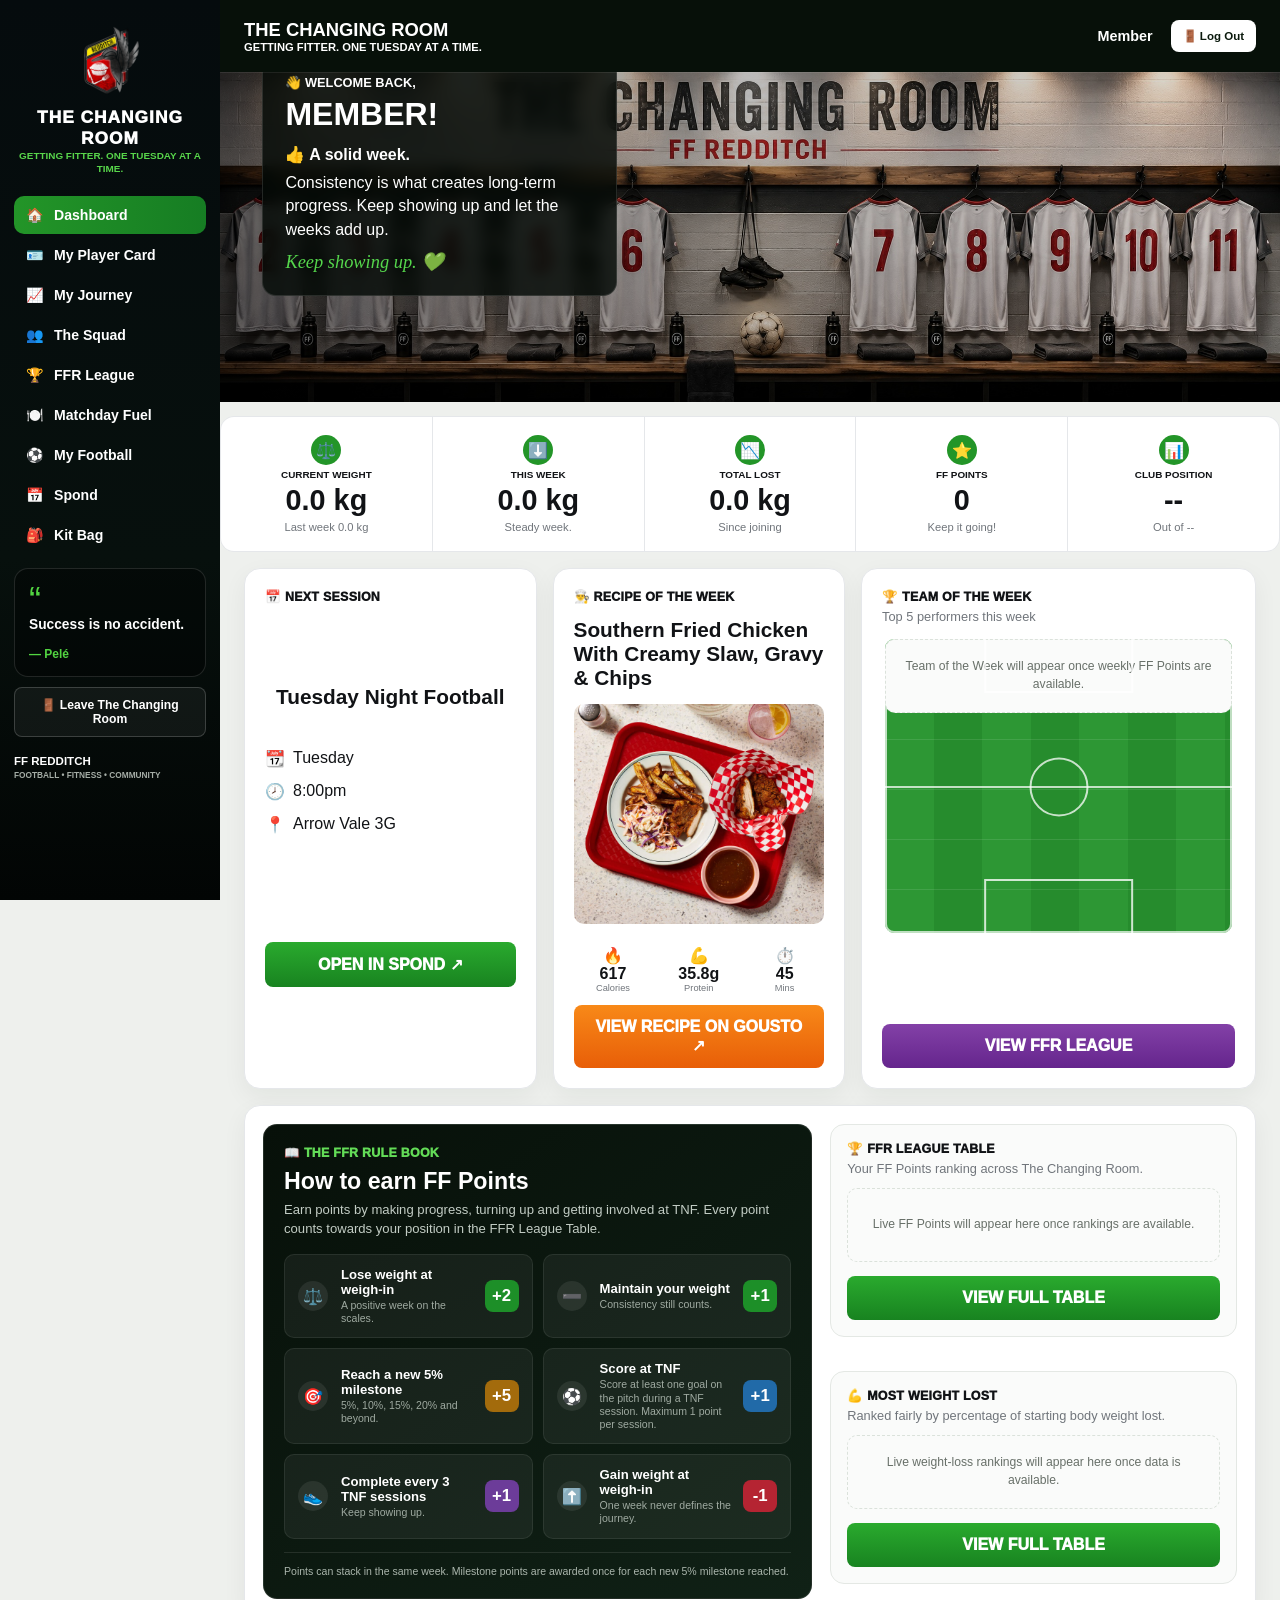
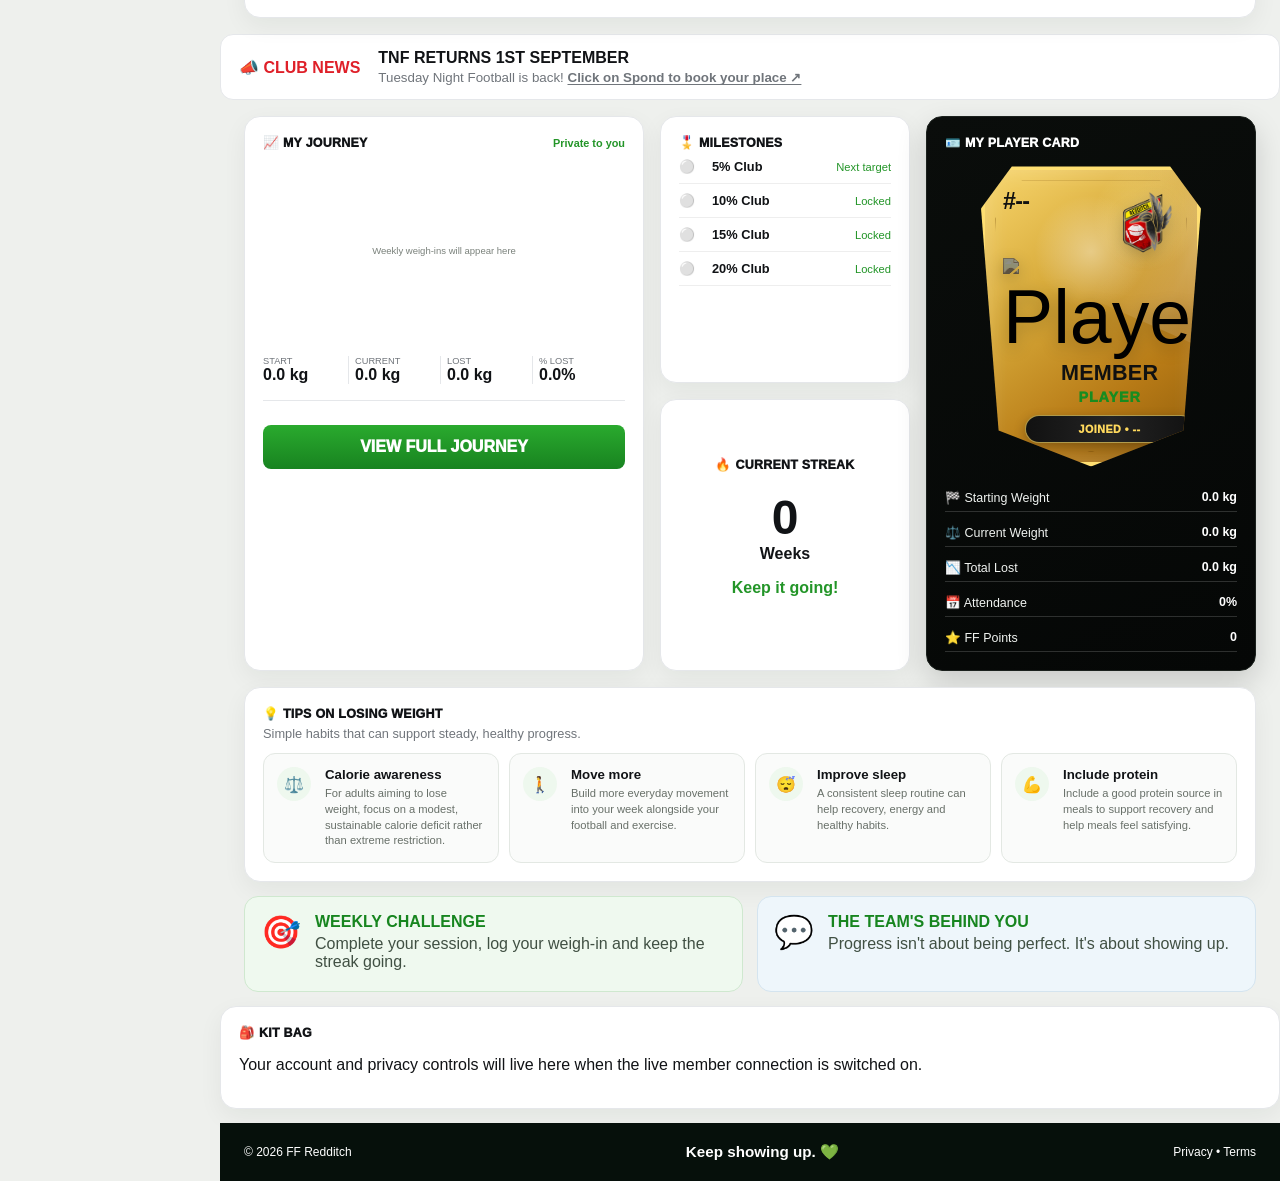
==== commit 657e7cf4: "Update image paths and script references in index.html" ====
--- a/members/index.html
+++ b/members/index.html
@@ -1,4 +1,3 @@
-```html
 <!doctype html>
 <html lang="en">
 <head>
@@ -7,7 +6,7 @@
   <meta name="theme-color" content="#071009">
   <title>The Changing Room | FF Redditch</title>
 
-  <link rel="stylesheet" href="changing-room.css">
+  <link rel="stylesheet" href="/members/changing-room.css?v=20260831-assets-fix2">
 
 <style>
 /* =========================================================
@@ -15,7 +14,7 @@
    ========================================================= */
 
 .locker-hero{
-  background-image:url("changing-room-bg.jpg")!important;
+  background-image:url("/members/changing-room-bg.jpg?v=20260831")!important;
   background-position:center center!important;
   background-size:cover!important;
   background-repeat:no-repeat!important;
@@ -1122,7 +1121,7 @@
       <img
         class="brand-crest"
         id="brandCrest"
-        src="ffredditch-crest.png"
+        src="/members/ffredditch-crest.png?v=20260831"
         alt="FF Redditch"
       >
 
@@ -1256,7 +1255,7 @@
 
       <div class="locker-brand">
         <img
-          src="ffredditch-crest.png"
+          src="/members/ffredditch-crest.png?v=20260831"
           alt=""
         >
         <h1>THE CHANGING ROOM</h1>
@@ -1397,11 +1396,11 @@
 
         <img
           id="recipeImage"
-          src="southern-fried-chicken-gousto.jpg"
+          src="/members/southern-fried-chicken-gousto.jpg?v=20260831"
           alt="Southern Fried Chicken With Creamy Slaw, Gravy & Chips"
           onerror="
             this.onerror=null;
-            this.src='assets/southern-fried-chicken-gousto.jpg';
+            this.src='/members/southern-fried-chicken-gousto.jpg?v=20260831';
           "
         >
 
@@ -1762,7 +1761,7 @@
             <img
               class="player-card-crest"
               id="playerCardCrest"
-              src="ffredditch-crest.png"
+              src="/members/ffredditch-crest.png?v=20260831"
               alt="FF Redditch"
               onerror="
                 this.onerror=null;
@@ -2165,7 +2164,7 @@
      MAIN JAVASCRIPT
      ========================================================= -->
 
-<script src="/changing-room.js?v=20260818-image-fix1"></script>
+<script src="/members/changing-room.js?v=20260831-assets-fix2"></script>
 
 <!-- =========================================================
      IMAGE FALLBACKS + JOINED RIBBON FIX
@@ -2180,9 +2179,9 @@
      ------------------------------------------------------- */
 
   const crestCandidates = [
+    "/members/ffredditch-crest.png?v=20260831",
+    "/members/ffredditch-crest.png",
     "ffredditch-crest.png",
-    "assets/ffredditch-crest.png",
-    "/members/ffredditch-crest.png",
     "/members/assets/ffredditch-crest.png",
     "/assets/ffredditch-crest.png"
   ];
@@ -2231,9 +2230,9 @@
      ------------------------------------------------------- */
 
   const heroCandidates = [
+    "/members/changing-room-bg.jpg?v=20260831",
+    "/members/changing-room-bg.jpg",
     "changing-room-bg.jpg",
-    "assets/changing-room-bg.jpg",
-    "/members/changing-room-bg.jpg",
     "/members/assets/changing-room-bg.jpg",
     "/assets/changing-room-bg.jpg"
   ];
@@ -2279,11 +2278,10 @@
      ------------------------------------------------------- */
 
   const goustoCandidates = [
+    "/members/southern-fried-chicken-gousto.jpg?v=20260831",
+    "/members/southern-fried-chicken-gousto.jpg",
     "southern-fried-chicken-gousto.jpg",
     "southern-fried-chicken-gousto.jpeg",
-    "assets/southern-fried-chicken-gousto.jpg",
-    "assets/southern-fried-chicken-gousto.jpeg",
-    "/members/southern-fried-chicken-gousto.jpg",
     "/members/assets/southern-fried-chicken-gousto.jpg",
     "/assets/southern-fried-chicken-gousto.jpg"
   ];
@@ -2331,4 +2329,3 @@
 
 </body>
 </html>
-```
--- a/members/changing-room.css
+++ b/members/changing-room.css
@@ -44,7 +44,7 @@
 .member-chip{display:flex;align-items:center;gap:8px}
 .avatar{width:34px;height:34px;border-radius:50%;display:grid;place-items:center;background:var(--green);color:#fff;font-weight:1000}
 
-.locker-hero{height:330px;position:relative;background:url("changing-room-bg.jpg") center 45%/cover no-repeat;overflow:hidden}
+.locker-hero{height:330px;position:relative;background:url("/members/changing-room-bg.jpg") !important; background-position:center 45% !important; background-size:cover !important; background-repeat:no-repeat !important; overflow:hidden;}
 .locker-overlay{position:absolute;inset:0;background:linear-gradient(90deg,rgba(0,0,0,.55),rgba(0,0,0,.15) 50%,rgba(0,0,0,.42)),linear-gradient(0deg,rgba(6,10,8,.4),transparent 55%)}
 .locker-brand{position:absolute;left:50%;top:43%;transform:translate(-50%,-50%);text-align:center;color:#fff;text-shadow:0 3px 15px rgba(0,0,0,.7)}
 .locker-brand img{width:90px;height:90px;object-fit:contain}
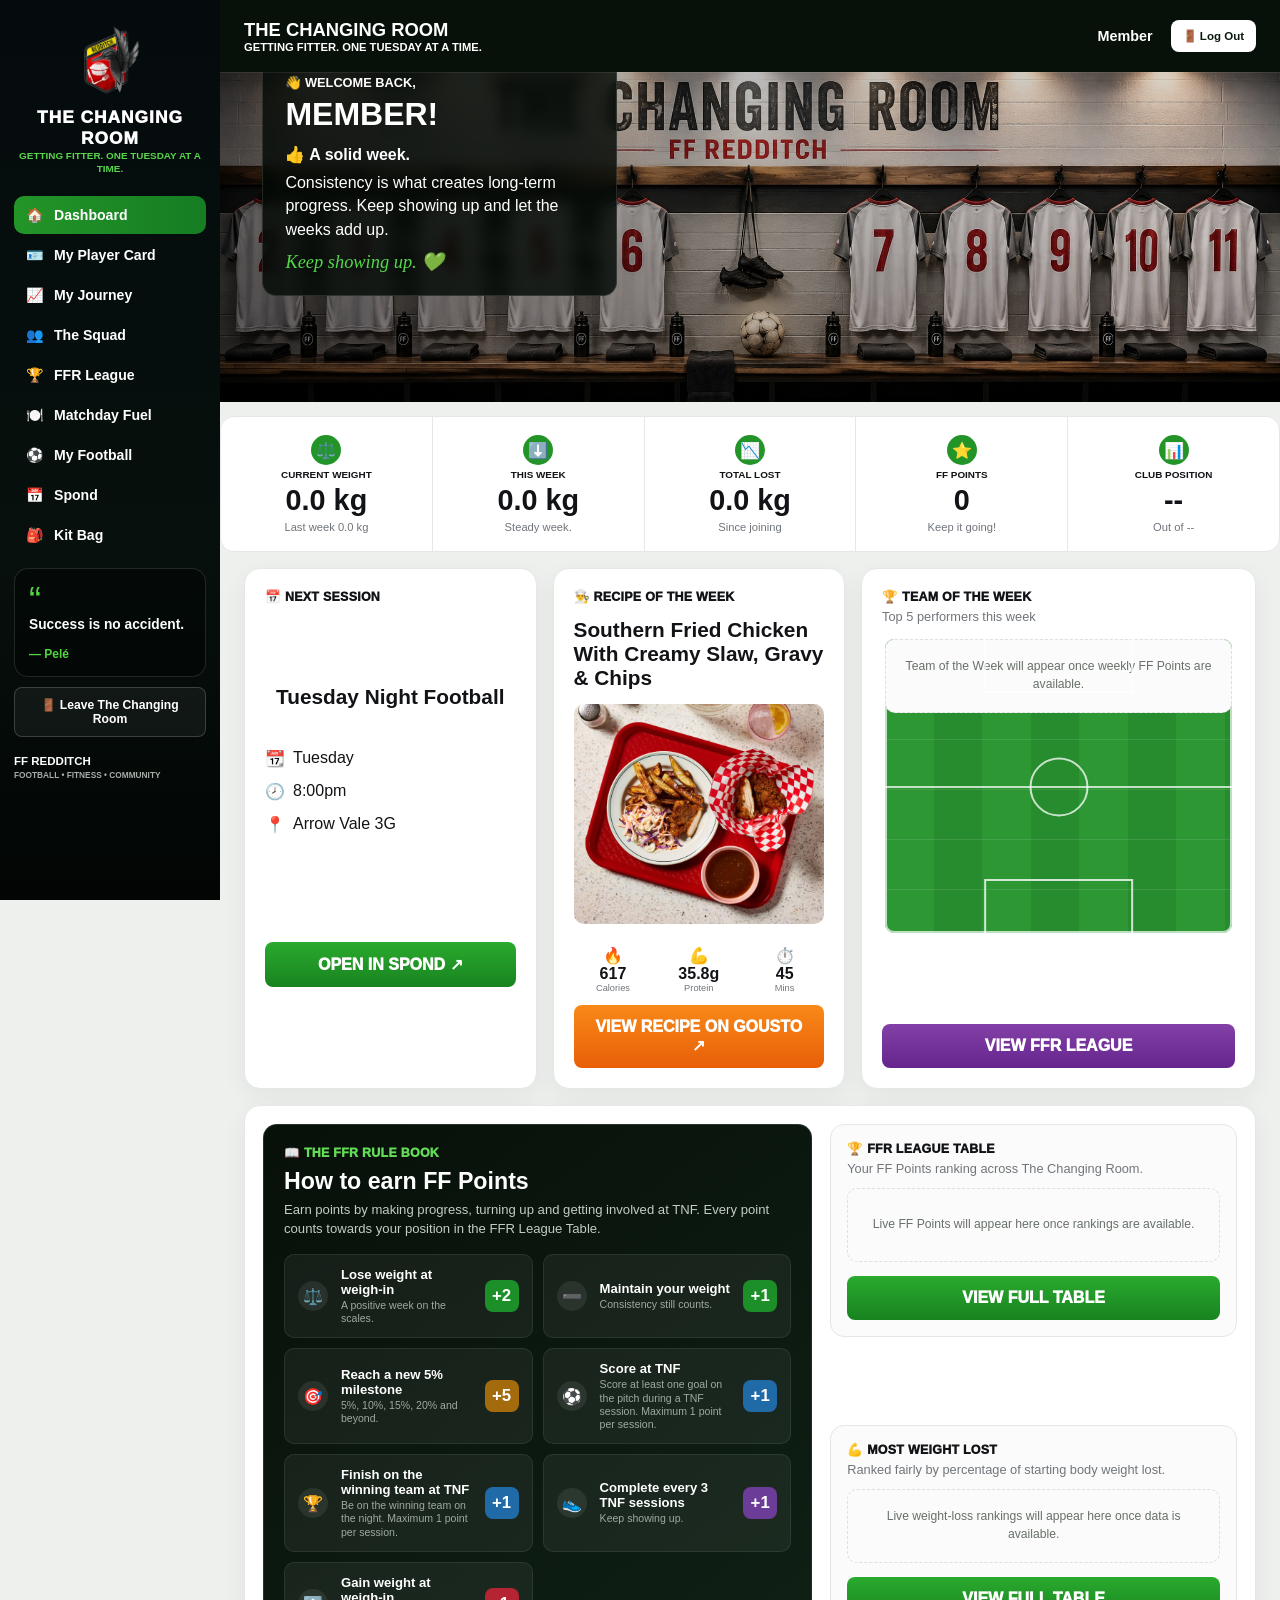
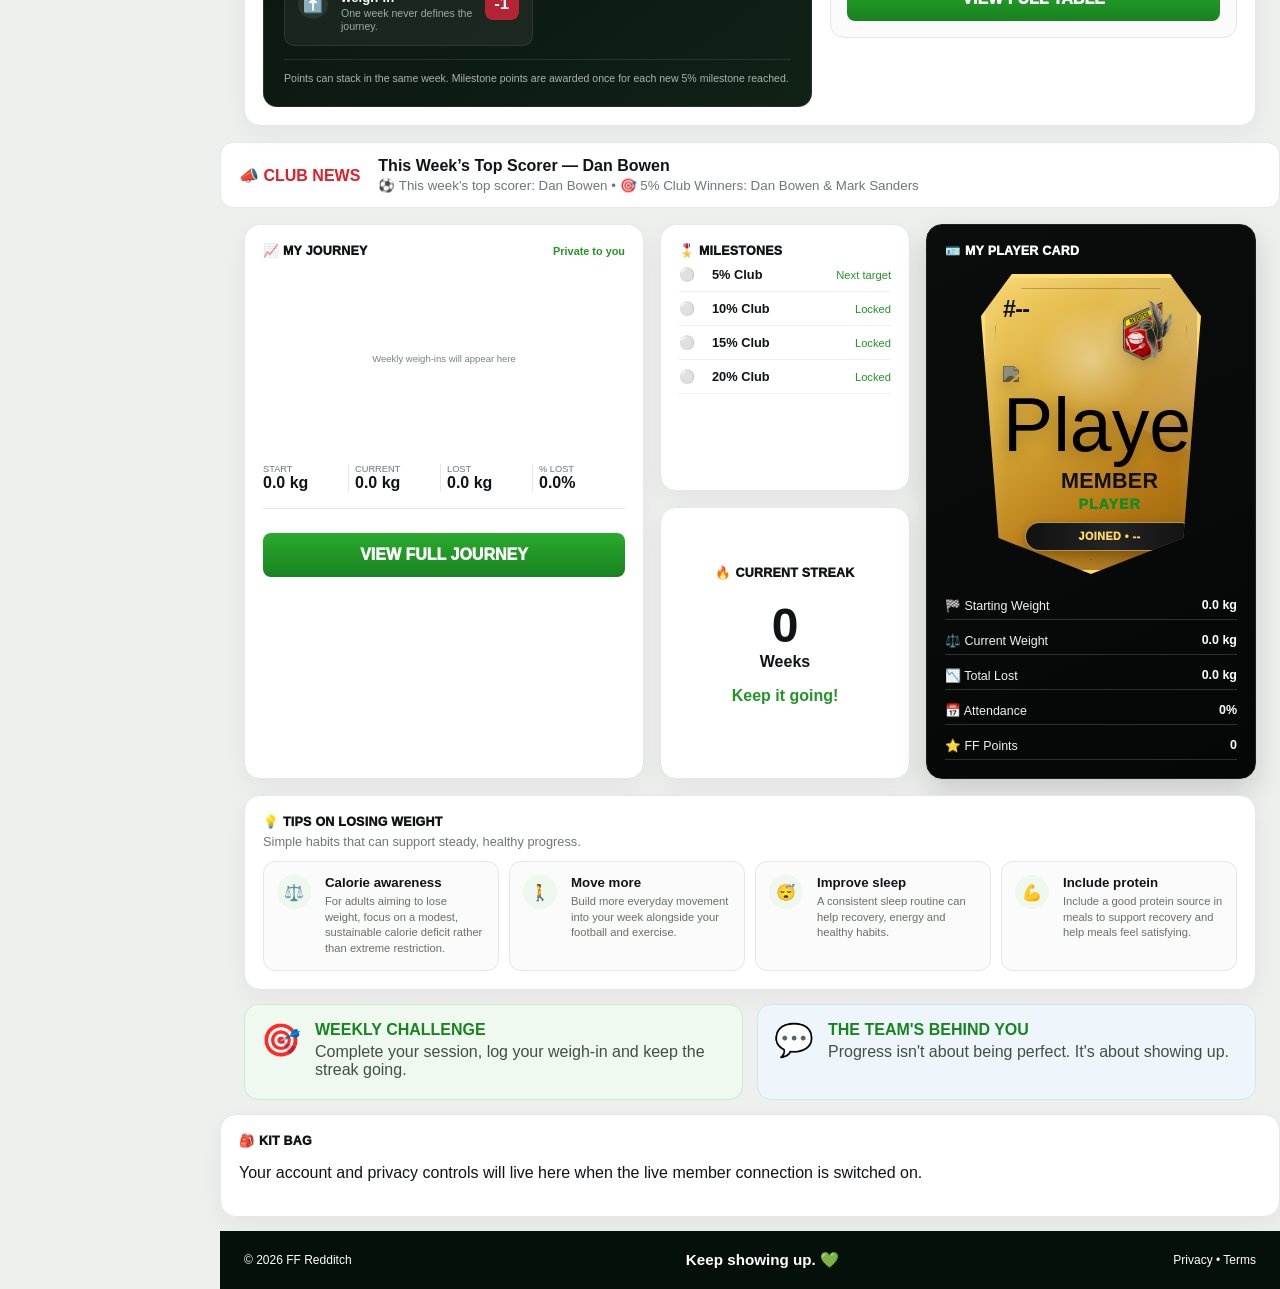
==== commit 6db02914: "Update asset versioning in index.html" ====
--- a/members/index.html
+++ b/members/index.html
@@ -6,7 +6,7 @@
   <meta name="theme-color" content="#071009">
   <title>The Changing Room | FF Redditch</title>
 
-  <link rel="stylesheet" href="/members/changing-room.css?v=20260831-assets-fix2">
+  <link rel="stylesheet" href="/members/changing-room.css?v=20260901-update1">
 
 <style>
 /* =========================================================
@@ -14,7 +14,7 @@
    ========================================================= */
 
 .locker-hero{
-  background-image:url("/members/changing-room-bg.jpg?v=20260831")!important;
+  background-image:url("/members/changing-room-bg.jpg?v=20260901")!important;
   background-position:center center!important;
   background-size:cover!important;
   background-repeat:no-repeat!important;
@@ -1121,7 +1121,7 @@
       <img
         class="brand-crest"
         id="brandCrest"
-        src="/members/ffredditch-crest.png?v=20260831"
+        src="/members/ffredditch-crest.png?v=20260901"
         alt="FF Redditch"
       >
 
@@ -1255,7 +1255,7 @@
 
       <div class="locker-brand">
         <img
-          src="/members/ffredditch-crest.png?v=20260831"
+          src="/members/ffredditch-crest.png?v=20260901"
           alt=""
         >
         <h1>THE CHANGING ROOM</h1>
@@ -1396,11 +1396,11 @@
 
         <img
           id="recipeImage"
-          src="/members/southern-fried-chicken-gousto.jpg?v=20260831"
+          src="/members/southern-fried-chicken-gousto.jpg?v=20260901"
           alt="Southern Fried Chicken With Creamy Slaw, Gravy & Chips"
           onerror="
             this.onerror=null;
-            this.src='/members/southern-fried-chicken-gousto.jpg?v=20260831';
+            this.src='assets/southern-fried-chicken-gousto.jpg';
           "
         >
 
@@ -1538,6 +1538,15 @@
               <b>+1</b>
             </div>
 
+            <div class="ffr-rule football">
+              <span class="rule-icon">🏆</span>
+              <div>
+                <strong>Finish on the winning team at TNF</strong>
+                <small>Be on the winning team on the night. Maximum 1 point per session.</small>
+              </div>
+              <b>+1</b>
+            </div>
+
             <div class="ffr-rule attendance">
               <span class="rule-icon">👟</span>
               <div>
@@ -1761,7 +1770,7 @@
             <img
               class="player-card-crest"
               id="playerCardCrest"
-              src="/members/ffredditch-crest.png?v=20260831"
+              src="/members/ffredditch-crest.png?v=20260901"
               alt="FF Redditch"
               onerror="
                 this.onerror=null;
@@ -2164,7 +2173,7 @@
      MAIN JAVASCRIPT
      ========================================================= -->
 
-<script src="/members/changing-room.js?v=20260831-assets-fix2"></script>
+<script src="/members/changing-room.js?v=20260901-update1"></script>
 
 <!-- =========================================================
      IMAGE FALLBACKS + JOINED RIBBON FIX
@@ -2179,9 +2188,9 @@
      ------------------------------------------------------- */
 
   const crestCandidates = [
-    "/members/ffredditch-crest.png?v=20260831",
+    "ffredditch-crest.png",
+    "assets/ffredditch-crest.png",
     "/members/ffredditch-crest.png",
-    "ffredditch-crest.png",
     "/members/assets/ffredditch-crest.png",
     "/assets/ffredditch-crest.png"
   ];
@@ -2230,9 +2239,9 @@
      ------------------------------------------------------- */
 
   const heroCandidates = [
-    "/members/changing-room-bg.jpg?v=20260831",
+    "changing-room-bg.jpg",
+    "assets/changing-room-bg.jpg",
     "/members/changing-room-bg.jpg",
-    "changing-room-bg.jpg",
     "/members/assets/changing-room-bg.jpg",
     "/assets/changing-room-bg.jpg"
   ];
@@ -2278,10 +2287,11 @@
      ------------------------------------------------------- */
 
   const goustoCandidates = [
-    "/members/southern-fried-chicken-gousto.jpg?v=20260831",
-    "/members/southern-fried-chicken-gousto.jpg",
     "southern-fried-chicken-gousto.jpg",
     "southern-fried-chicken-gousto.jpeg",
+    "assets/southern-fried-chicken-gousto.jpg",
+    "assets/southern-fried-chicken-gousto.jpeg",
+    "/members/southern-fried-chicken-gousto.jpg",
     "/members/assets/southern-fried-chicken-gousto.jpg",
     "/assets/southern-fried-chicken-gousto.jpg"
   ];
@@ -2327,5 +2337,23 @@
 
 </script>
 
+
+<script>
+/* WEEKLY CLUB NEWS */
+(function(){
+  function setWeeklyNews(){
+    const title = document.getElementById("newsTitle");
+    const body = document.getElementById("newsBody");
+    if(title) title.textContent = "This Week’s Top Scorer — Dan Bowen";
+    if(body) body.textContent = "⚽ This week’s top scorer: Dan Bowen  •  🎯 5% Club Winners: Dan Bowen & Mark Sanders";
+  }
+  document.addEventListener("DOMContentLoaded", function(){
+    setWeeklyNews();
+    setTimeout(setWeeklyNews, 500);
+    setTimeout(setWeeklyNews, 1500);
+  });
+})();
+</script>
+
 </body>
 </html>
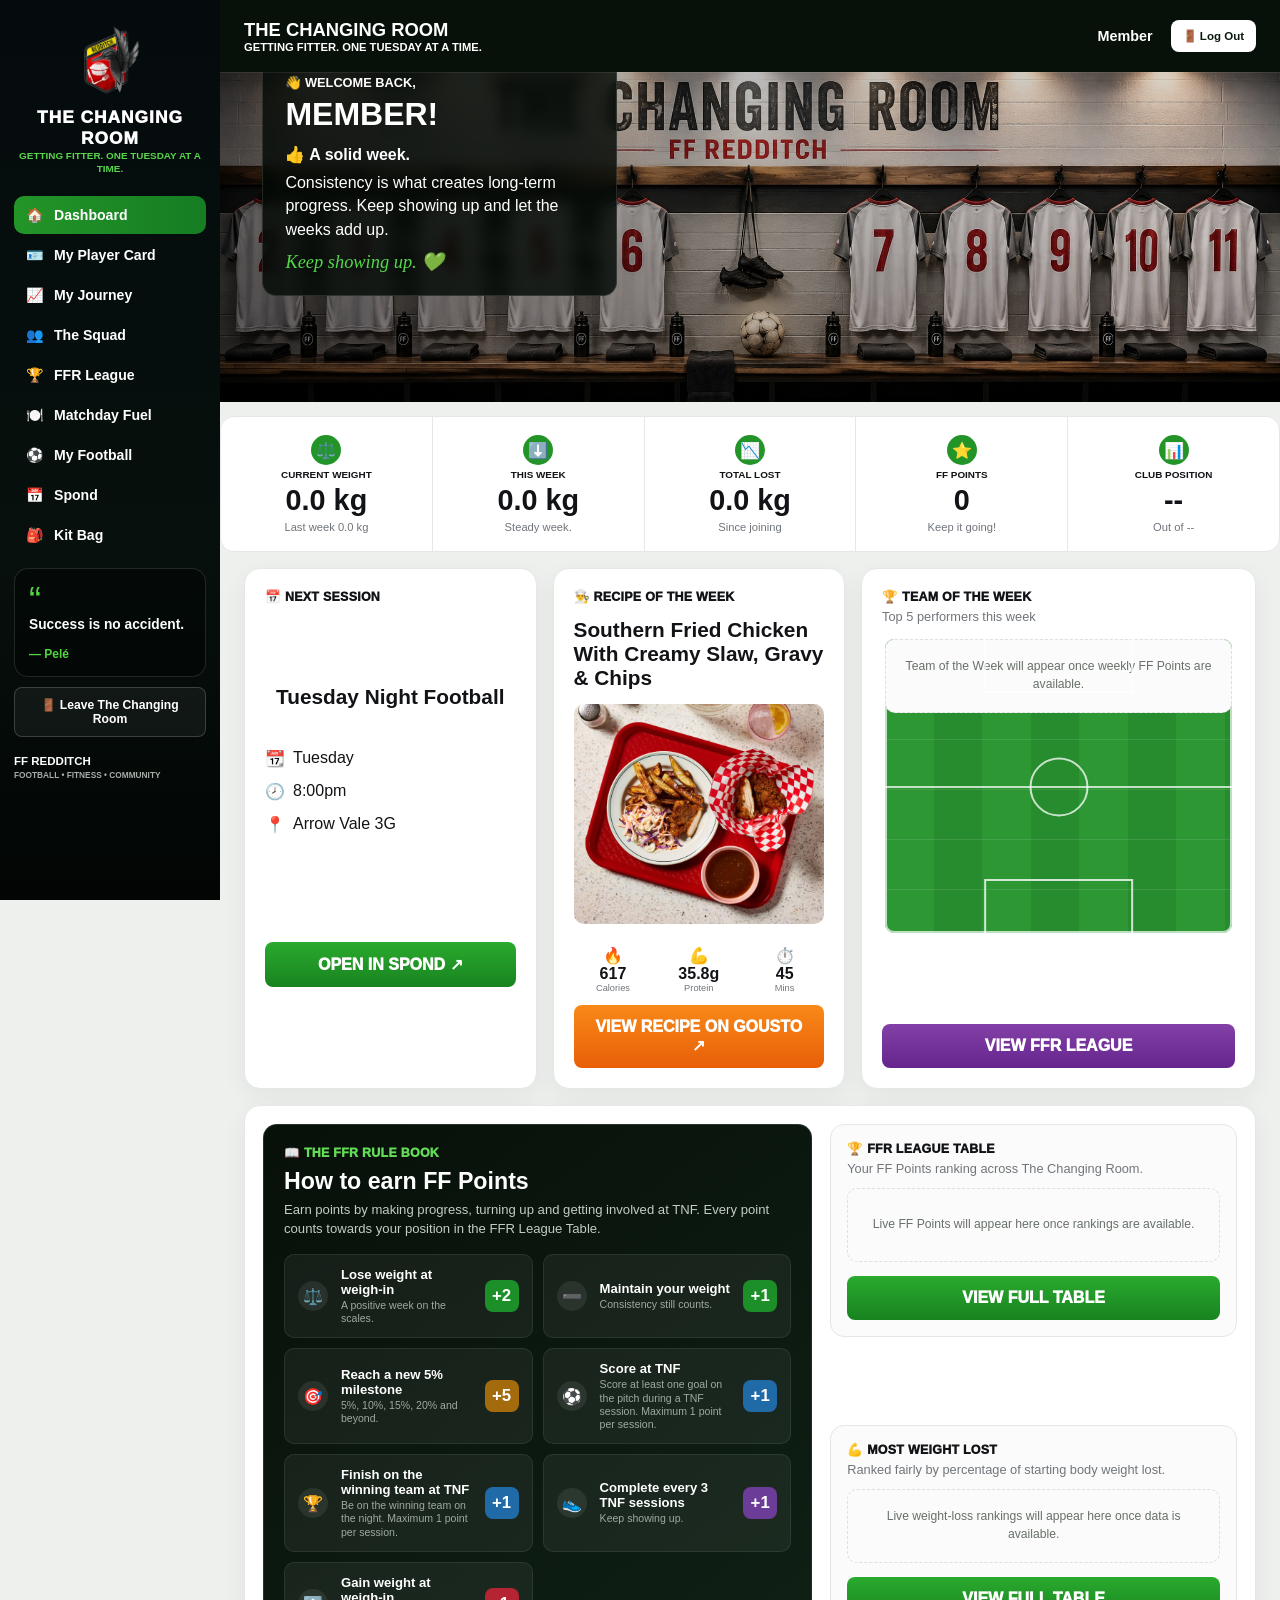
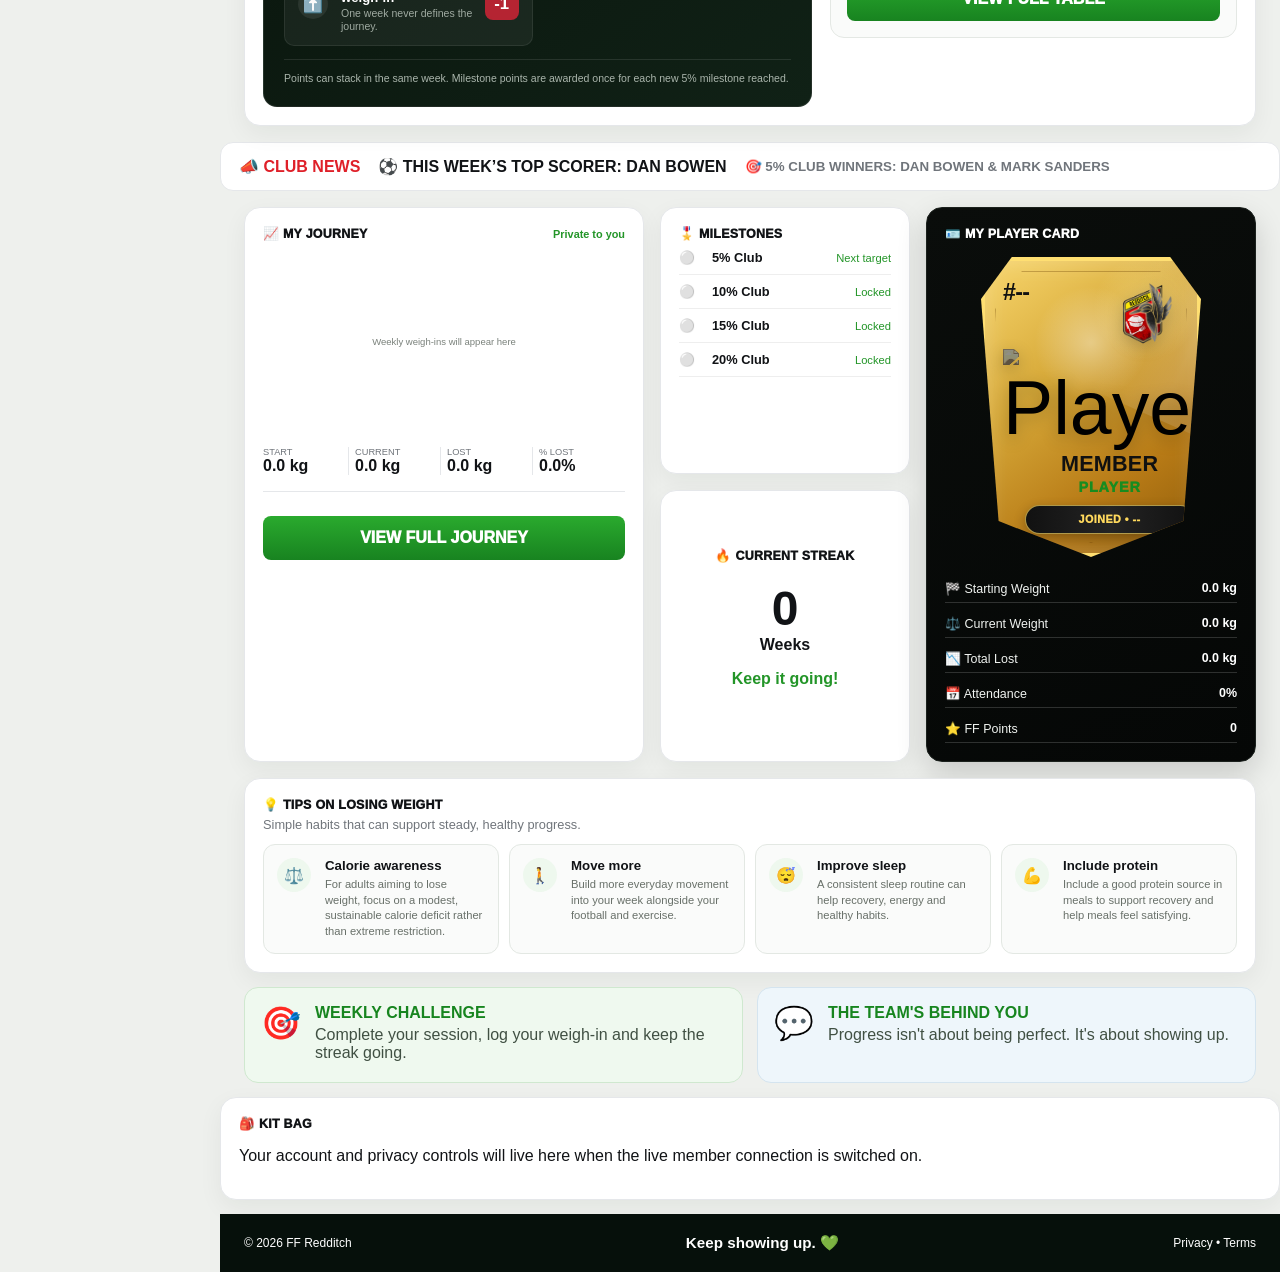
==== commit 76f8ec0e: "Update news section and related scripts in index.html" ====
--- a/members/index.html
+++ b/members/index.html
@@ -6,7 +6,7 @@
   <meta name="theme-color" content="#071009">
   <title>The Changing Room | FF Redditch</title>
 
-  <link rel="stylesheet" href="/members/changing-room.css?v=20260901-update1">
+  <link rel="stylesheet" href="/members/changing-room.css?v=20260901-newsfix4">
 
 <style>
 /* =========================================================
@@ -1103,6 +1103,17 @@
 }
 </style>
 
+
+<style>
+#clubNewsBanner .news-items{display:flex;align-items:center;gap:18px;flex-wrap:wrap}
+#clubNewsBanner #newsTitle,#clubNewsBanner #newsBody{margin:0;font-weight:900}
+@media(max-width:700px){
+ #clubNewsBanner{align-items:flex-start}
+ #clubNewsBanner .news-items{flex-direction:column;align-items:flex-start;gap:4px}
+ #clubNewsBanner #newsTitle,#clubNewsBanner #newsBody{display:block;line-height:1.35}
+}
+</style>
+
 </head>
 
 <body>
@@ -1626,17 +1637,12 @@
          NEWS
          ===================================================== -->
 
-    <section class="news-strip">
-
-      <span>
-        📣 <b>CLUB NEWS</b>
-      </span>
-
-      <div>
-        <strong id="newsTitle">Welcome</strong>
-        <small id="newsBody"></small>
+    <section class="news-strip" id="clubNewsBanner">
+      <span class="news-label">📣 <b>CLUB NEWS</b></span>
+      <div class="news-items">
+        <strong id="newsTitle">⚽ THIS WEEK’S TOP SCORER: DAN BOWEN</strong>
+        <small id="newsBody">🎯 5% CLUB WINNERS: DAN BOWEN &amp; MARK SANDERS</small>
       </div>
-
     </section>
 
     <!-- =====================================================
@@ -2173,7 +2179,7 @@
      MAIN JAVASCRIPT
      ========================================================= -->
 
-<script src="/members/changing-room.js?v=20260901-update1"></script>
+<script src="/members/changing-room.js?v=20260901-newsfix4"></script>
 
 <!-- =========================================================
      IMAGE FALLBACKS + JOINED RIBBON FIX
@@ -2338,19 +2344,27 @@
 </script>
 
 
+
 <script>
-/* WEEKLY CLUB NEWS */
+/* FORCE CURRENT CLUB NEWS BANNER */
 (function(){
-  function setWeeklyNews(){
-    const title = document.getElementById("newsTitle");
-    const body = document.getElementById("newsBody");
-    if(title) title.textContent = "This Week’s Top Scorer — Dan Bowen";
-    if(body) body.textContent = "⚽ This week’s top scorer: Dan Bowen  •  🎯 5% Club Winners: Dan Bowen & Mark Sanders";
-  }
-  document.addEventListener("DOMContentLoaded", function(){
-    setWeeklyNews();
-    setTimeout(setWeeklyNews, 500);
-    setTimeout(setWeeklyNews, 1500);
+  function forceClubNews(){
+    const title=document.getElementById("newsTitle");
+    const body=document.getElementById("newsBody");
+    if(title) title.textContent="⚽ THIS WEEK’S TOP SCORER: DAN BOWEN";
+    if(body) body.textContent="🎯 5% CLUB WINNERS: DAN BOWEN & MARK SANDERS";
+  }
+  document.addEventListener("DOMContentLoaded",function(){
+    forceClubNews();
+    const banner=document.getElementById("clubNewsBanner");
+    if(banner){
+      new MutationObserver(forceClubNews).observe(
+        banner,{childList:true,subtree:true,characterData:true}
+      );
+    }
+    setTimeout(forceClubNews,250);
+    setTimeout(forceClubNews,1000);
+    setTimeout(forceClubNews,2500);
   });
 })();
 </script>
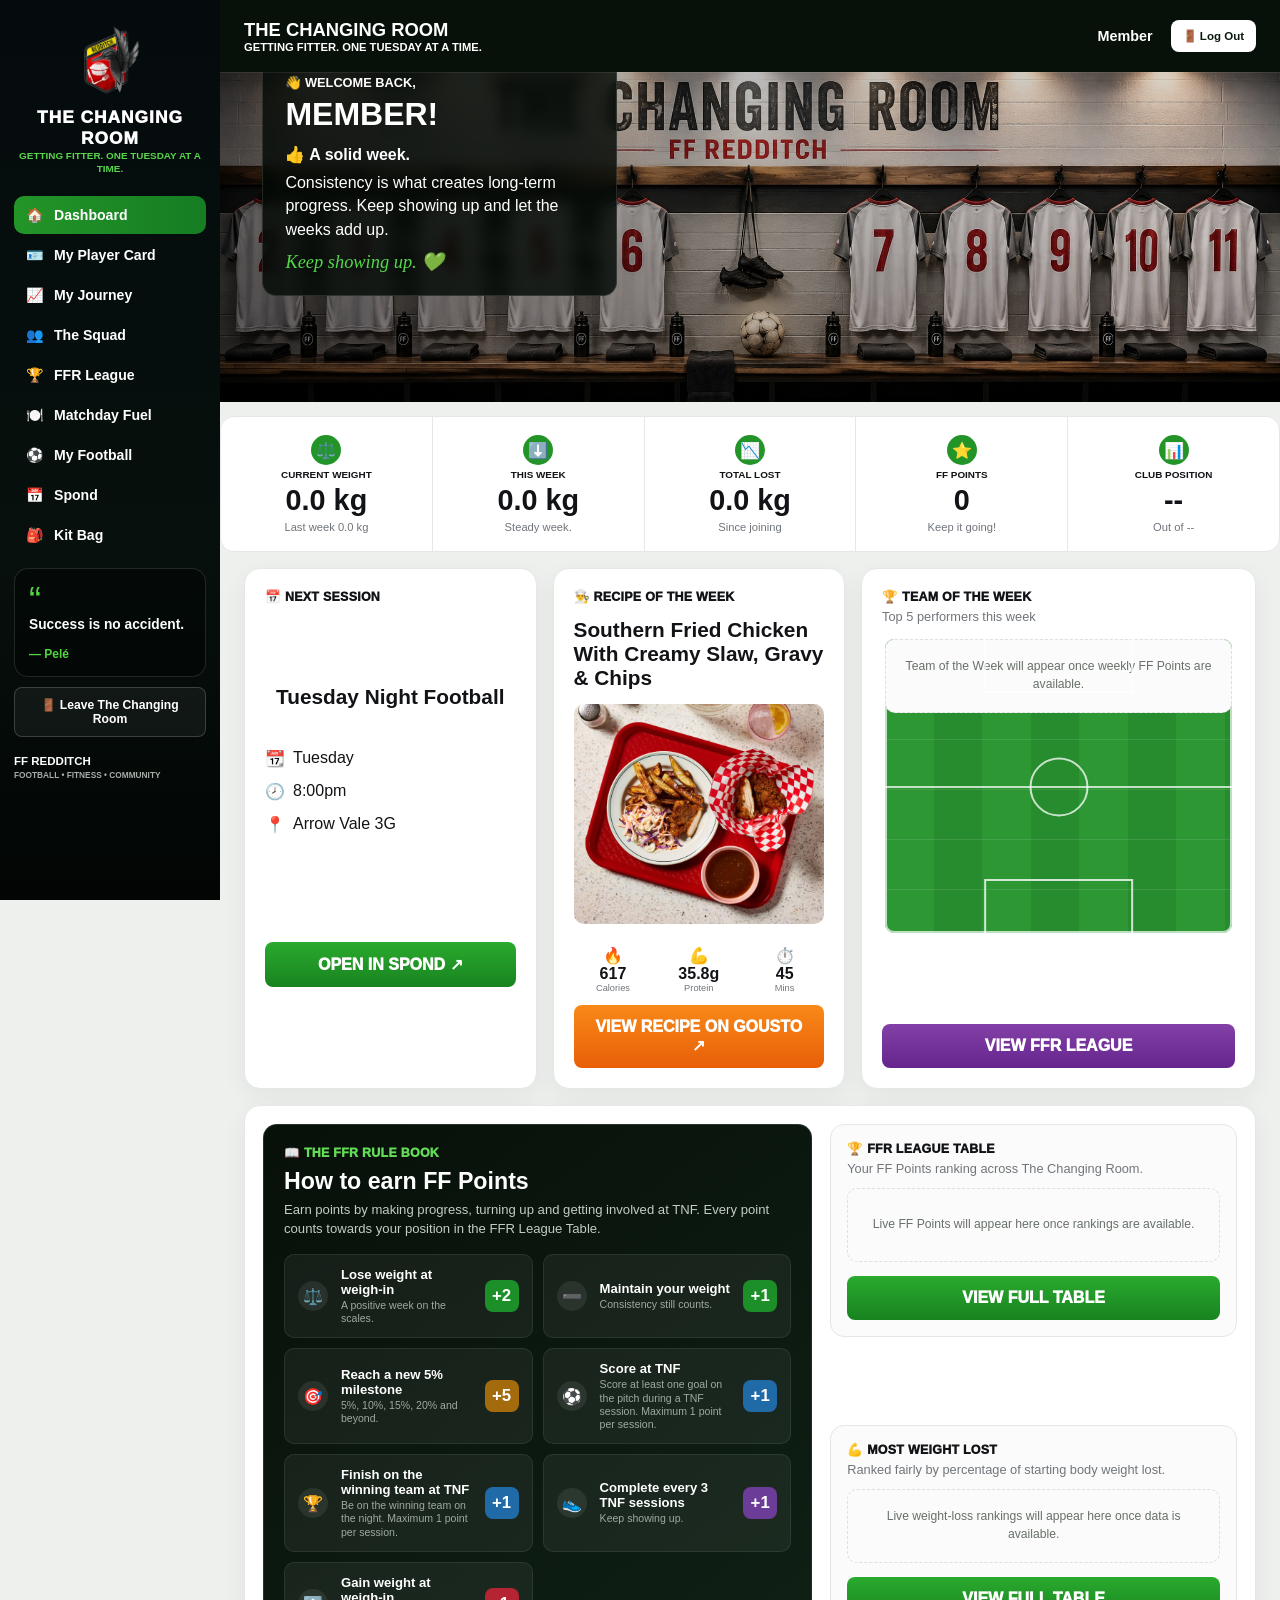
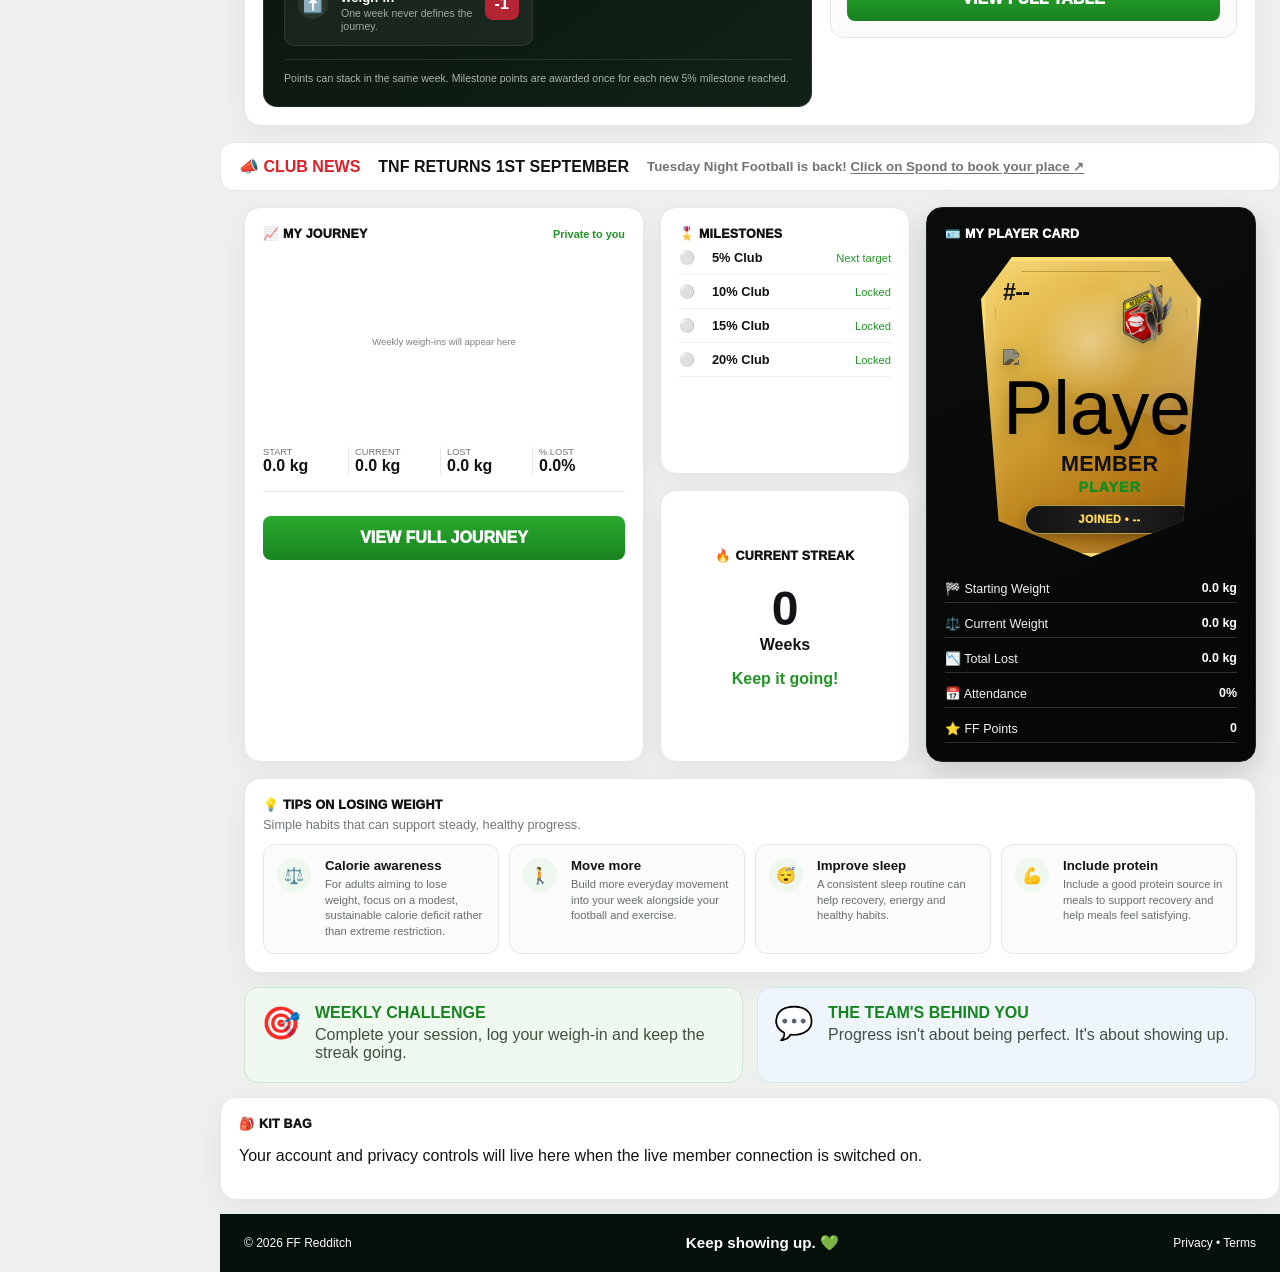
==== commit 95855841: "Update recipe image and club news section" ====
--- a/members/index.html
+++ b/members/index.html
@@ -6,7 +6,7 @@
   <meta name="theme-color" content="#071009">
   <title>The Changing Room | FF Redditch</title>
 
-  <link rel="stylesheet" href="/members/changing-room.css?v=20260901-newsfix4">
+  <link rel="stylesheet" href="/members/changing-room.css?v=20260901-newsfix5">
 
 <style>
 /* =========================================================
@@ -1407,11 +1407,11 @@
 
         <img
           id="recipeImage"
-          src="/members/southern-fried-chicken-gousto.jpg?v=20260901"
-          alt="Southern Fried Chicken With Creamy Slaw, Gravy & Chips"
+          src="/members/asian-beef-noodles.jpg?v=20260909"
+          alt="Asian Beef Noodles"
           onerror="
             this.onerror=null;
-            this.src='assets/southern-fried-chicken-gousto.jpg';
+            this.src='/members/asian-beef-noodles.jpg';
           "
         >
 
@@ -1640,8 +1640,8 @@
     <section class="news-strip" id="clubNewsBanner">
       <span class="news-label">📣 <b>CLUB NEWS</b></span>
       <div class="news-items">
-        <strong id="newsTitle">⚽ THIS WEEK’S TOP SCORER: DAN BOWEN</strong>
-        <small id="newsBody">🎯 5% CLUB WINNERS: DAN BOWEN &amp; MARK SANDERS</small>
+        <strong id="newsTitle">🏆 PLAYER OF THE WEEK: JAKE OSBORNE</strong>
+        <small id="newsBody">1.6KG LOST THIS WEEK! 🐩💪</small>
       </div>
     </section>
 
@@ -2179,7 +2179,7 @@
      MAIN JAVASCRIPT
      ========================================================= -->
 
-<script src="/members/changing-room.js?v=20260901-newsfix4"></script>
+<script src="/members/changing-room.js?v=20260909-jake-asian-beef"></script>
 
 <!-- =========================================================
      IMAGE FALLBACKS + JOINED RIBBON FIX
@@ -2293,13 +2293,11 @@
      ------------------------------------------------------- */
 
   const goustoCandidates = [
-    "southern-fried-chicken-gousto.jpg",
-    "southern-fried-chicken-gousto.jpeg",
-    "assets/southern-fried-chicken-gousto.jpg",
-    "assets/southern-fried-chicken-gousto.jpeg",
-    "/members/southern-fried-chicken-gousto.jpg",
-    "/members/assets/southern-fried-chicken-gousto.jpg",
-    "/assets/southern-fried-chicken-gousto.jpg"
+    "/members/asian-beef-noodles.jpg",
+    "asian-beef-noodles.jpg",
+    "assets/asian-beef-noodles.jpg",
+    "/members/assets/asian-beef-noodles.jpg",
+    "/assets/asian-beef-noodles.jpg"
   ];
 
   const recipeImage = document.getElementById("recipeImage");
@@ -2345,29 +2343,9 @@
 
 
 
-<script>
-/* FORCE CURRENT CLUB NEWS BANNER */
-(function(){
-  function forceClubNews(){
-    const title=document.getElementById("newsTitle");
-    const body=document.getElementById("newsBody");
-    if(title) title.textContent="⚽ THIS WEEK’S TOP SCORER: DAN BOWEN";
-    if(body) body.textContent="🎯 5% CLUB WINNERS: DAN BOWEN & MARK SANDERS";
-  }
-  document.addEventListener("DOMContentLoaded",function(){
-    forceClubNews();
-    const banner=document.getElementById("clubNewsBanner");
-    if(banner){
-      new MutationObserver(forceClubNews).observe(
-        banner,{childList:true,subtree:true,characterData:true}
-      );
-    }
-    setTimeout(forceClubNews,250);
-    setTimeout(forceClubNews,1000);
-    setTimeout(forceClubNews,2500);
-  });
-})();
-</script>
+
+
+
 
 </body>
 </html>
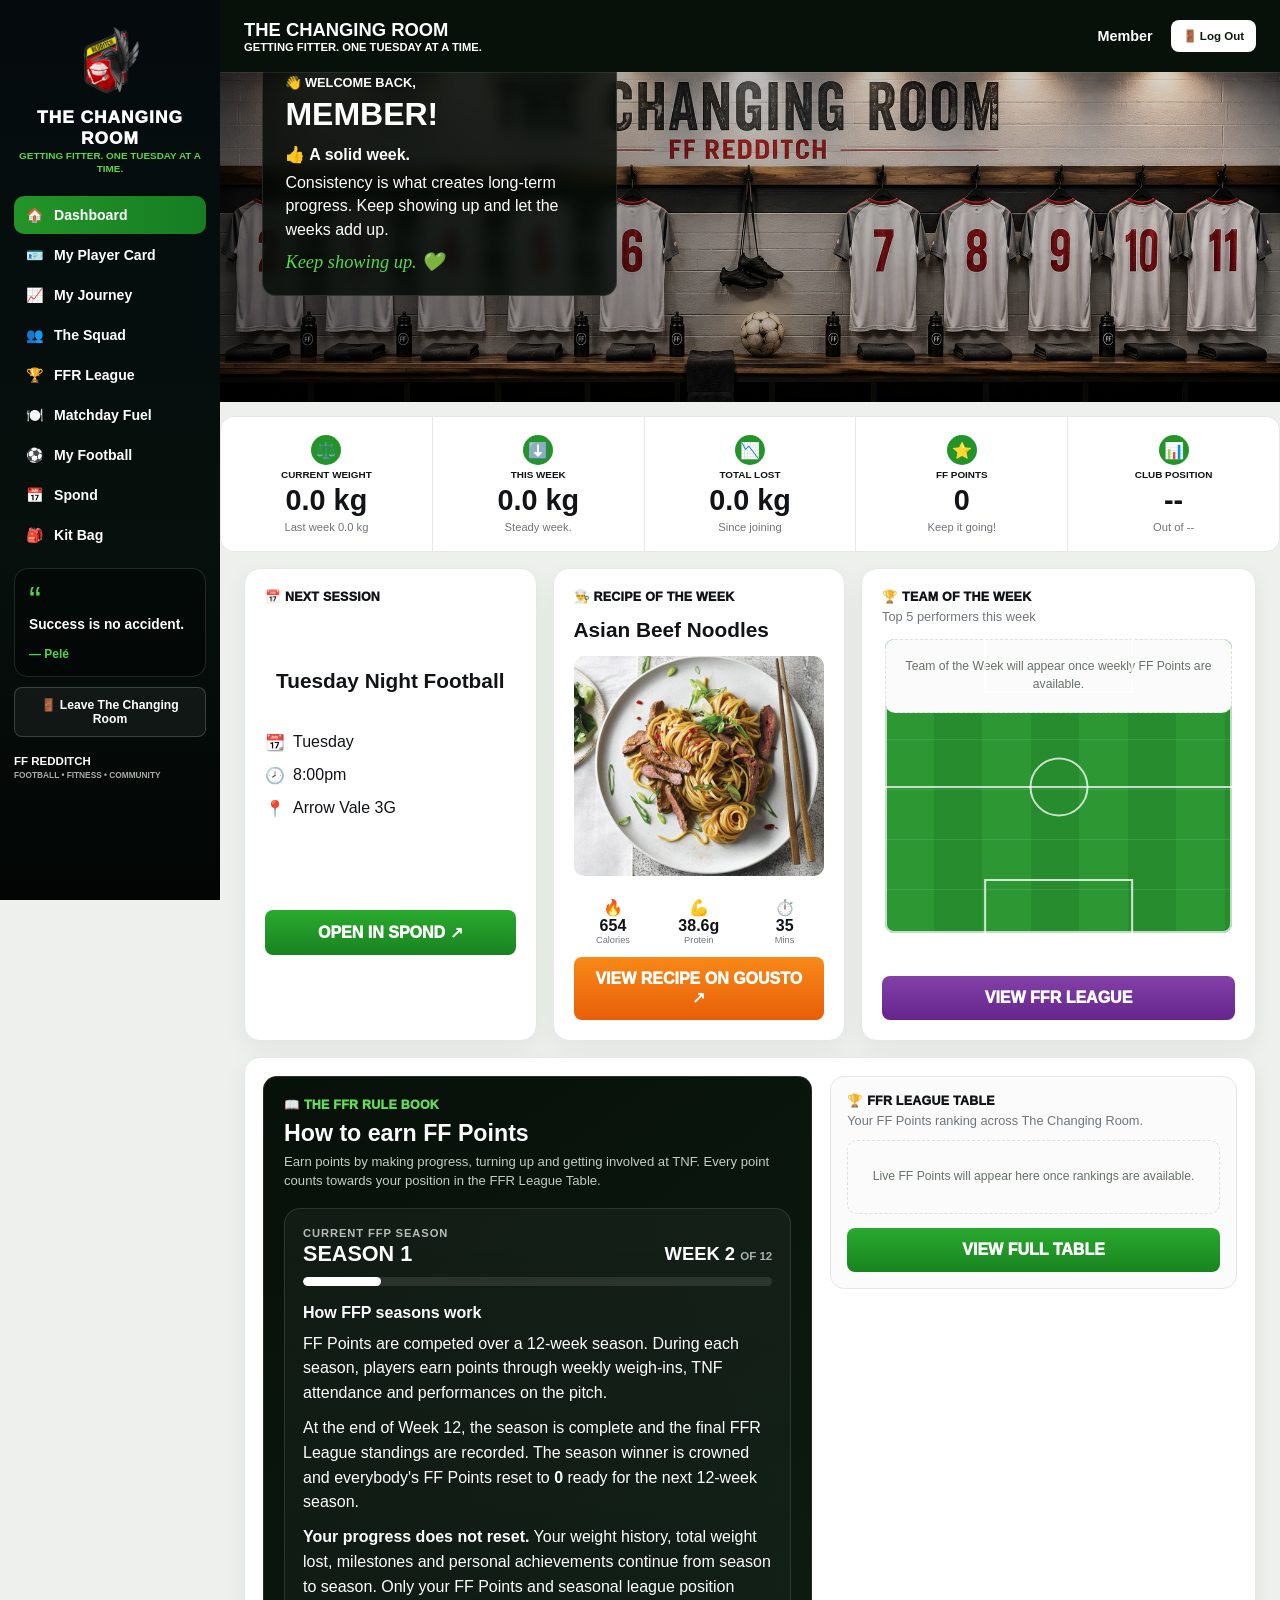
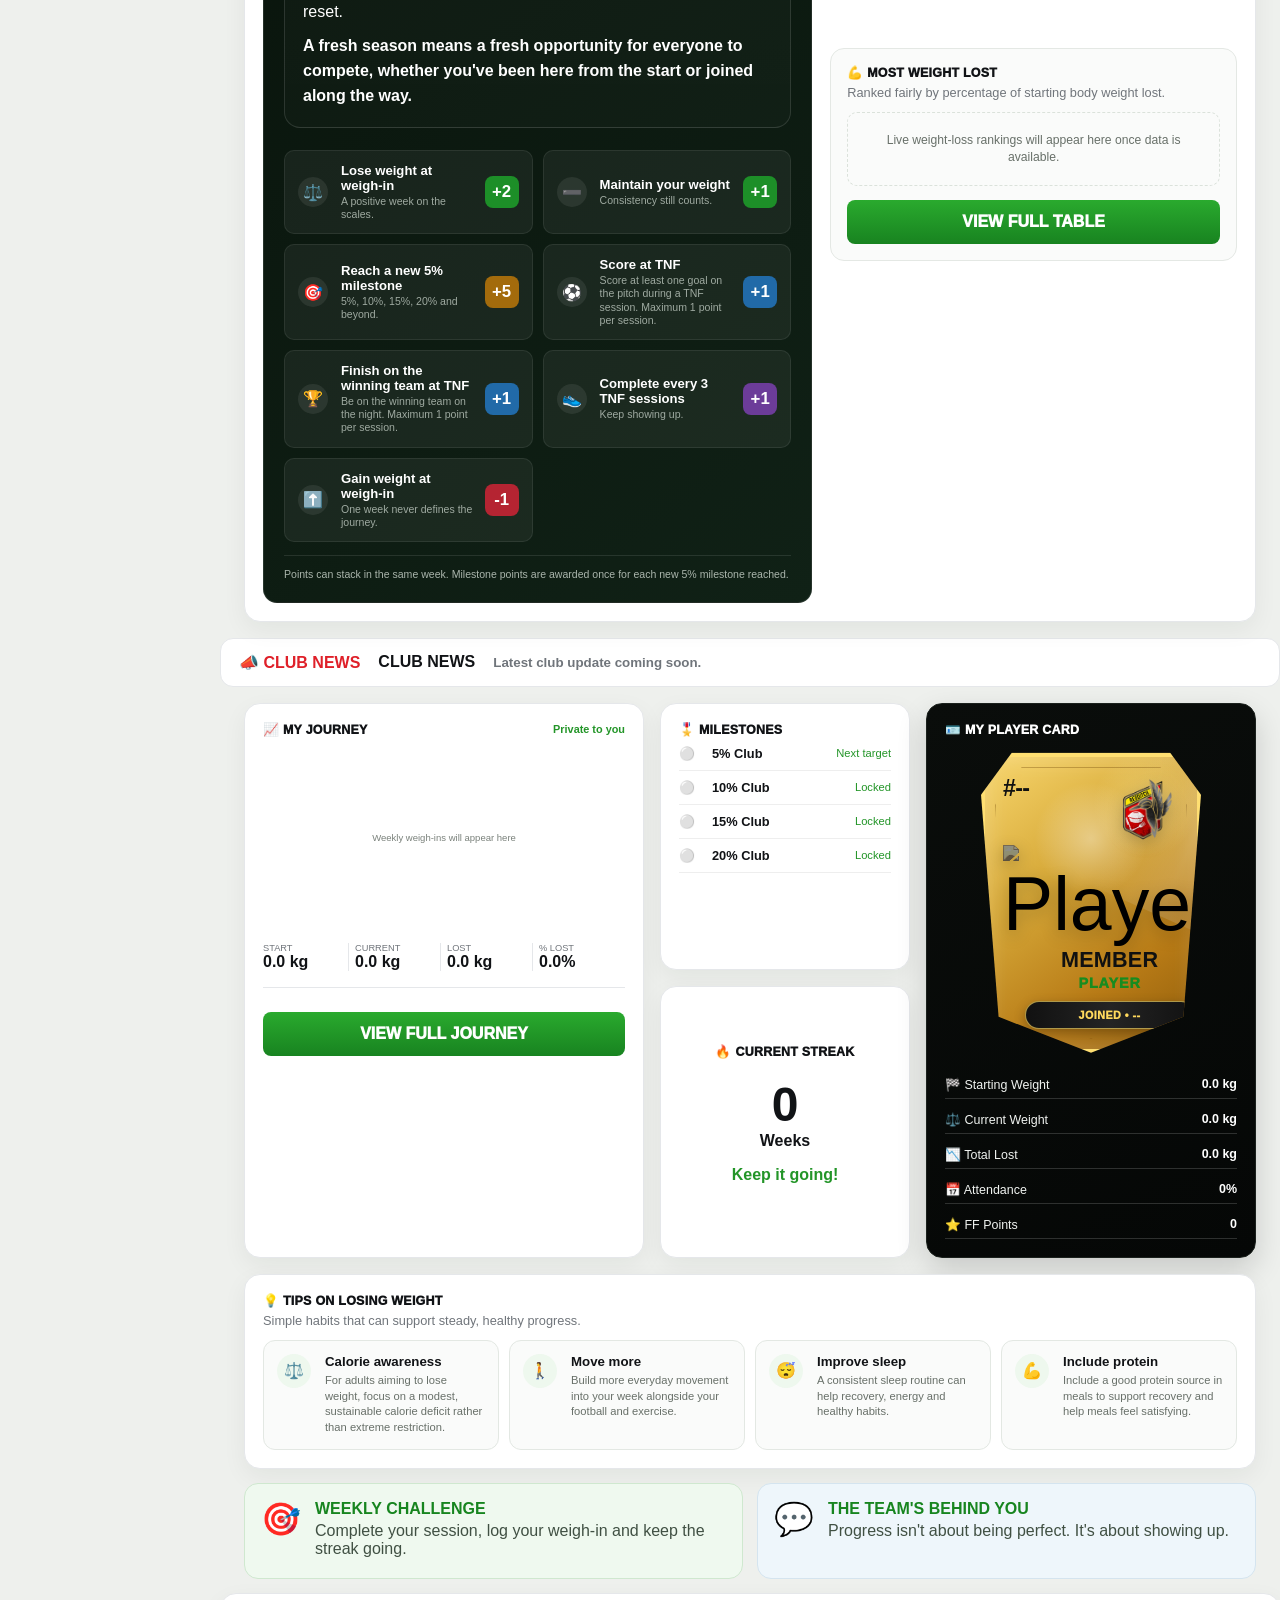
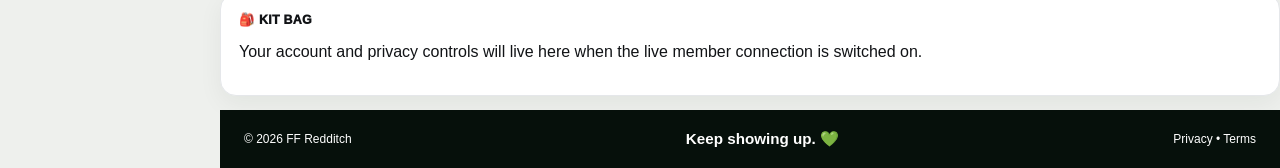
==== commit fbe6f191: "Implement FFR season box layout and styles Added styling and structure for the FFR season box in HTM" ====
--- a/members/index.html
+++ b/members/index.html
@@ -1114,6 +1114,74 @@
 }
 </style>
 
+
+<style>
+.ffr-season-box{
+  margin:18px 0 22px;
+  padding:18px;
+  border:1px solid rgba(255,255,255,.12);
+  border-radius:16px;
+  background:linear-gradient(180deg,rgba(255,255,255,.045),rgba(255,255,255,.018));
+}
+.ffr-season-top{
+  display:flex;
+  align-items:flex-end;
+  justify-content:space-between;
+  gap:14px;
+  margin-bottom:12px;
+}
+.ffr-season-top strong{
+  display:block;
+  font-size:1.35rem;
+  line-height:1;
+  margin-top:4px;
+}
+.ffr-season-kicker{
+  display:block;
+  font-size:.7rem;
+  font-weight:900;
+  letter-spacing:.08em;
+  opacity:.7;
+}
+.ffr-season-week{
+  font-weight:900;
+  font-size:1.15rem;
+  white-space:nowrap;
+}
+.ffr-season-week span{
+  font-size:.72rem;
+  opacity:.65;
+}
+.ffr-season-progress{
+  height:9px;
+  background:rgba(255,255,255,.1);
+  border-radius:999px;
+  overflow:hidden;
+  margin:0 0 18px;
+}
+.ffr-season-progress span{
+  display:block;
+  height:100%;
+  background:currentColor;
+  border-radius:999px;
+}
+.ffr-season-box h4{
+  margin:0 0 10px;
+  font-size:1rem;
+}
+.ffr-season-box p{
+  margin:0 0 10px;
+  line-height:1.55;
+}
+.ffr-season-note{
+  margin-bottom:0!important;
+  font-weight:700;
+}
+@media(max-width:700px){
+  .ffr-season-top{align-items:flex-start;flex-direction:column}
+}
+</style>
+
 </head>
 
 <body>
@@ -1507,6 +1575,49 @@
             Earn points by making progress, turning up and getting involved at TNF.
             Every point counts towards your position in the FFR League Table.
           </p>
+
+          <div class="ffr-season-box">
+            <div class="ffr-season-top">
+              <div>
+                <span class="ffr-season-kicker">CURRENT FFP SEASON</span>
+                <strong>SEASON 1</strong>
+              </div>
+              <div class="ffr-season-week">
+                WEEK 2 <span>OF 12</span>
+              </div>
+            </div>
+
+            <div class="ffr-season-progress" aria-label="Season progress: week 2 of 12">
+              <span style="width:16.6667%"></span>
+            </div>
+
+            <h4>How FFP seasons work</h4>
+
+            <p>
+              FF Points are competed over a 12-week season. During each season,
+              players earn points through weekly weigh-ins, TNF attendance and
+              performances on the pitch.
+            </p>
+
+            <p>
+              At the end of Week 12, the season is complete and the final FFR
+              League standings are recorded. The season winner is crowned and
+              everybody's FF Points reset to <strong>0</strong> ready for the next
+              12-week season.
+            </p>
+
+            <p>
+              <strong>Your progress does not reset.</strong> Your weight history,
+              total weight lost, milestones and personal achievements continue
+              from season to season. Only your FF Points and seasonal league
+              position reset.
+            </p>
+
+            <p class="ffr-season-note">
+              A fresh season means a fresh opportunity for everyone to compete,
+              whether you've been here from the start or joined along the way.
+            </p>
+          </div>
 
           <div class="ffr-rules">
 
